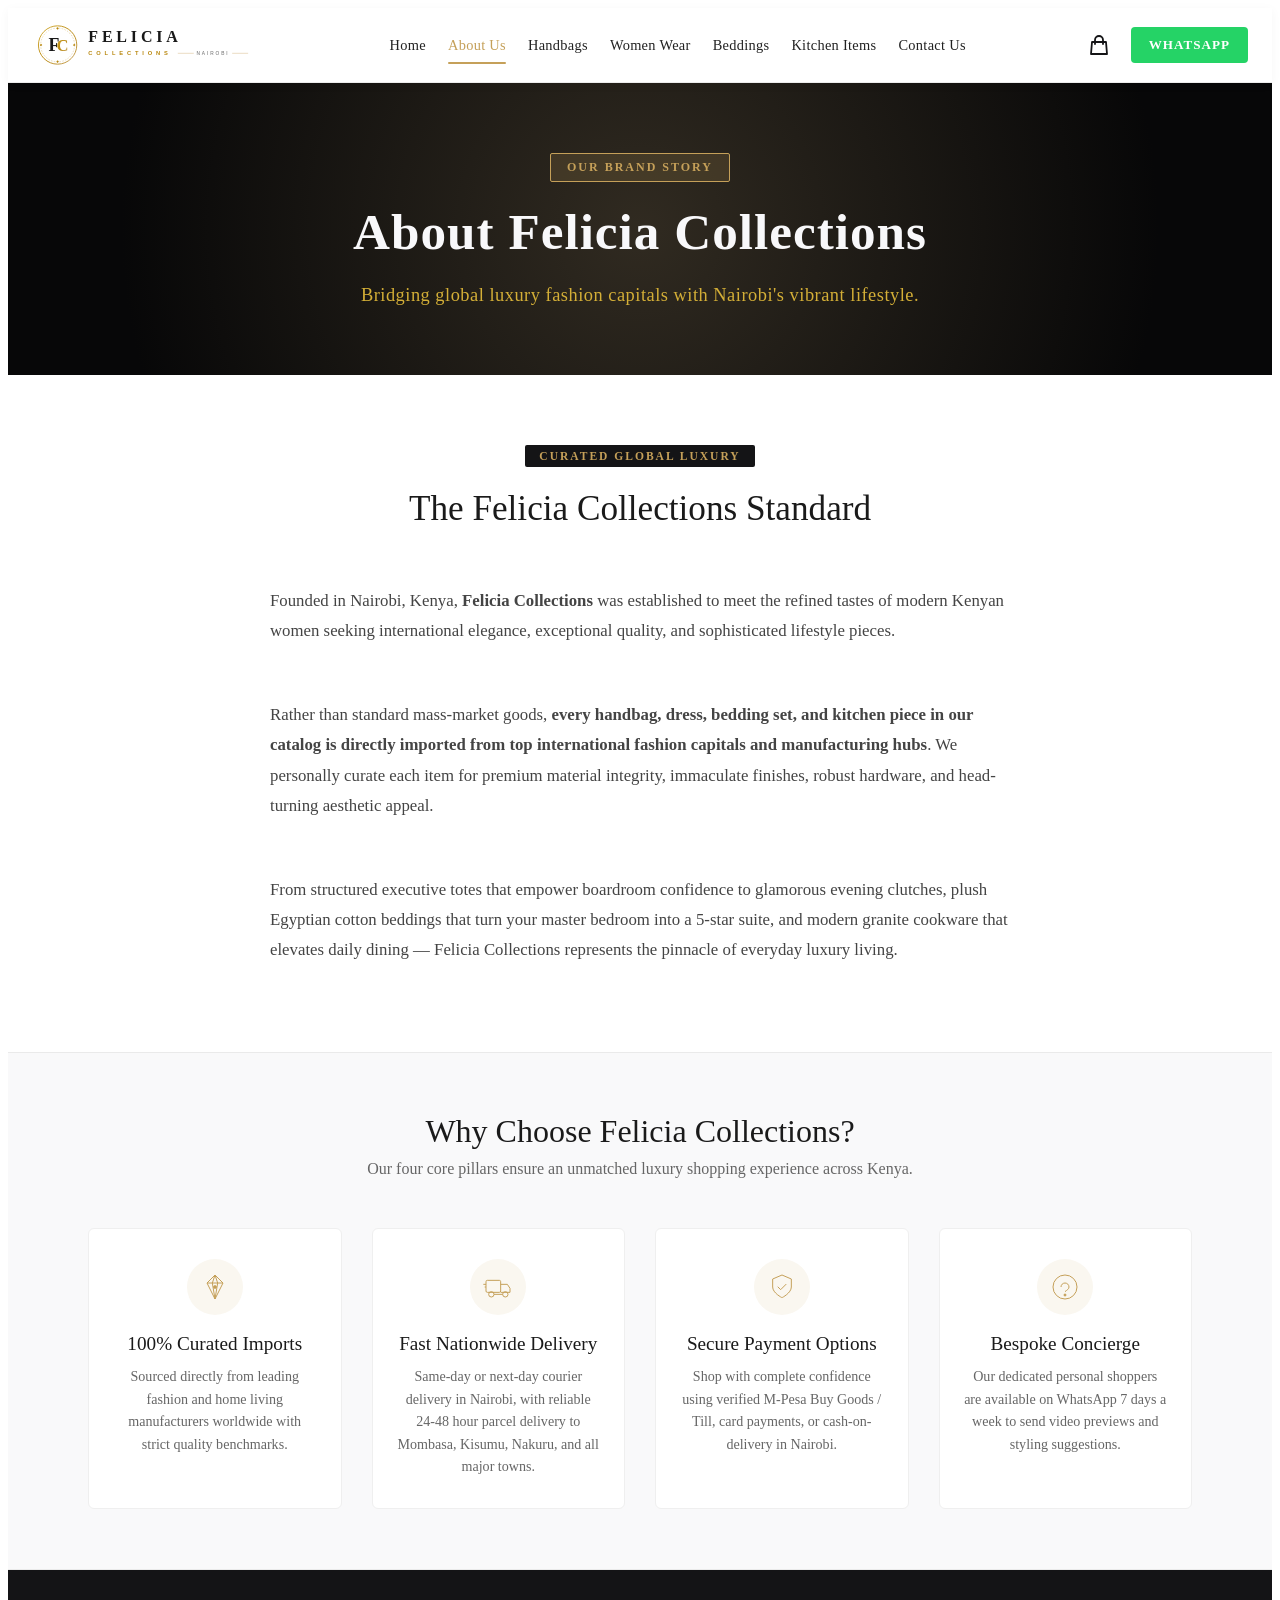
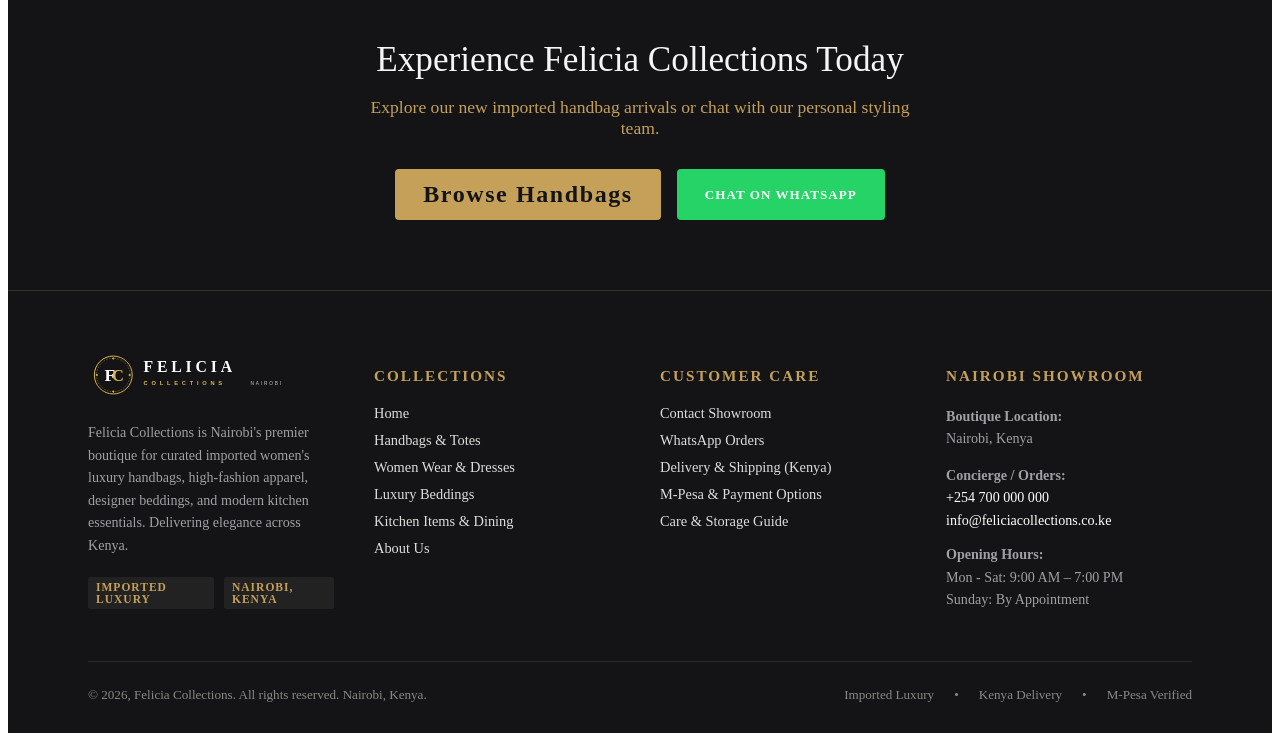
==== about-us.html @ e9b94bb6 "Initial commit: Felicia Collections website" ====
<!doctype html>
<html class="js" lang="en">
  <head>
    <meta charset="utf-8">
    <meta http-equiv="X-UA-Compatible" content="IE=edge">
    <meta name="viewport" content="width=device-width,initial-scale=1">
    <meta name="theme-color" content="#1a1a1a">
    <link rel="canonical" href="https://feliciacollections.co.ke/about-us.html">
    <link rel="icon" type="image/svg+xml" href="images/felicia-favicon.svg">

    <title>About Us | Felicia Collections Nairobi</title>
    <meta name="description" content="Learn about Felicia Collections: Nairobi's premier boutique for curated imported women's luxury handbags, high-fashion apparel, luxury beddings, and kitchen essentials.">
    <meta name="keywords" content="Felicia Collections, women handbags Nairobi, luxury bags Kenya, women fashion accessories Nairobi, leather tote bags Kenya, designer handbags Nairobi, women clothing and bags, luxury beddings Nairobi, kitchen items Kenya">

    <meta property="og:site_name" content="Felicia Collections">
    <meta property="og:url" content="https://feliciacollections.co.ke/about-us.html">
    <meta property="og:title" content="About Us | Felicia Collections Nairobi">
    <meta property="og:type" content="website">
    <meta property="og:description" content="Learn about Felicia Collections: Nairobi's premier boutique for curated imported women's luxury handbags, high-fashion apparel, luxury beddings, and kitchen essentials.">
    <meta property="og:image" content="images/d9ea7b0f924a6059c04134fa5bf24ef8.jpg">

    <meta name="twitter:card" content="summary_large_image">
    <meta name="twitter:title" content="About Us | Felicia Collections Nairobi">
    <meta name="twitter:description" content="Learn about Felicia Collections: Nairobi's premier boutique for curated imported women's luxury handbags, high-fashion apparel, luxury beddings, and kitchen essentials.">
    <meta name="twitter:image" content="images/d9ea7b0f924a6059c04134fa5bf24ef8.jpg">

    <!-- CSS Assets -->
    <link href="css/base.css" rel="stylesheet" type="text/css" media="all">
    <link href="css/component-list-menu.css" rel="stylesheet" type="text/css" media="all">
    <link href="css/component-search.css" rel="stylesheet" type="text/css" media="all">
    <link href="css/component-menu-drawer.css" rel="stylesheet" type="text/css" media="all">
    <link href="css/component-price.css" rel="stylesheet" type="text/css" media="all">
    <link href="css/component-card.css" rel="stylesheet" type="text/css" media="all">
    <link href="css/section-footer.css" rel="stylesheet" type="text/css" media="all">
    <link href="css/component-list-social.css" rel="stylesheet" type="text/css" media="all">

    <style>
      :root {
        --color-gold: #C5A059;
        --color-gold-dark: #A7823B;
        --color-dark: #1A1A1A;
        --color-bg-light: #FBFBFA;
      }
      .felicia-badge {
        display: inline-block;
        padding: 4px 10px;
        background: #1A1A1A;
        color: #C5A059;
        font-size: 0.75rem;
        font-weight: 600;
        letter-spacing: 1.5px;
        text-transform: uppercase;
        border-radius: 2px;
      }
      .felicia-btn-whatsapp {
        display: inline-flex;
        align-items: center;
        justify-content: center;
        gap: 8px;
        background: #25D366;
        color: #FFFFFF !important;
        padding: 10px 18px;
        font-weight: 600;
        font-size: 0.85rem;
        letter-spacing: 1px;
        text-transform: uppercase;
        text-decoration: none;
        border-radius: 4px;
        transition: background 0.2s ease, transform 0.2s ease;
        border: none;
        cursor: pointer;
      }
      .felicia-btn-whatsapp:hover {
        background: #1EBE5D;
        transform: translateY(-1px);
        color: #FFFFFF !important;
      }
      .felicia-filter-btn {
        padding: 8px 18px;
        border: 1px solid #E5E5E5;
        background: #FFFFFF;
        color: #1A1A1A;
        font-size: 0.85rem;
        font-weight: 500;
        letter-spacing: 1px;
        cursor: pointer;
        border-radius: 20px;
        transition: all 0.2s ease;
      }
      .felicia-filter-btn.active, .felicia-filter-btn:hover {
        background: #1A1A1A;
        color: #C5A059;
        border-color: #1A1A1A;
      }
      .felicia-product-card {
        background: #FFFFFF;
        border: 1px solid #EFEFEF;
        border-radius: 4px;
        overflow: hidden;
        display: flex;
        flex-direction: column;
        transition: box-shadow 0.3s ease, transform 0.3s ease;
      }
      .felicia-product-card:hover {
        box-shadow: 0 12px 28px rgba(0,0,0,0.08);
        transform: translateY(-3px);
      }
      .felicia-card-img-wrapper {
        position: relative;
        padding-top: 100%;
        overflow: hidden;
        background: #F8F8F8;
      }
      .felicia-card-img-wrapper img {
        position: absolute;
        top: 0;
        left: 0;
        width: 100%;
        height: 100%;
        object-fit: cover;
        transition: transform 0.4s ease;
      }
      .felicia-product-card:hover .felicia-card-img-wrapper img {
        transform: scale(1.04);
      }
      .felicia-card-body {
        padding: 18px 16px;
        display: flex;
        flex-direction: column;
        flex-grow: 1;
      }
      .felicia-card-category {
        font-size: 0.75rem;
        color: #C5A059;
        text-transform: uppercase;
        letter-spacing: 1.5px;
        font-weight: 600;
        margin-bottom: 6px;
      }
      .felicia-card-title {
        font-family: 'Playfair Display', Georgia, serif;
        font-size: 1.05rem;
        font-weight: 600;
        color: #1A1A1A;
        margin: 0 0 8px 0;
        line-height: 1.35;
      }
      .felicia-card-desc {
        font-size: 0.82rem;
        color: #666;
        line-height: 1.5;
        margin-bottom: 12px;
        flex-grow: 1;
      }
      .felicia-card-price {
        font-size: 1.15rem;
        font-weight: 700;
        color: #1A1A1A;
        letter-spacing: 0.5px;
        margin-bottom: 14px;
      }
      .felicia-page-hero {
        background: #141416;
        color: #FFFFFF;
        padding: 60px 20px;
        text-align: center;
        position: relative;
        overflow: hidden;
      }
      .felicia-page-hero::before {
        content: '';
        position: absolute;
        top: 0; left: 0; right: 0; bottom: 0;
        background: radial-gradient(circle at center, rgba(197, 160, 89, 0.15) 0%, rgba(0,0,0,0.6) 80%);
        pointer-events: none;
      }
      .felicia-page-hero-inner {
        position: relative;
        max-width: 800px;
        margin: 0 auto;
        z-index: 1;
      }
      .felicia-page-hero h1 {
        font-family: 'Playfair Display', Georgia, serif;
        font-size: clamp(2rem, 4vw, 3rem);
        font-weight: 700;
        letter-spacing: 2px;
        margin: 0 0 14px 0;
        color: #F8F8FA;
      }
      .felicia-page-hero p {
        font-size: clamp(0.95rem, 2vw, 1.15rem);
        color: #C5A059;
        letter-spacing: 1px;
        margin: 0;
        line-height: 1.6;
      }
    </style>
  
<style id="felicia-master-ui-styles">
  :root {
    --felicia-gold: #C5A059;
    --felicia-gold-light: #D4AF37;
    --felicia-gold-dark: #A7823B;
    --felicia-dark: #141416;
    --felicia-dark-card: #1A1A1E;
    --felicia-cream: #FAF9F6;
  }

  *, *::before, *::after { box-sizing: border-box; }

  /* ===================================================
     1. SITE HEADER (Fixed height, no clipping, no wrapping)
     =================================================== */
  .felicia-site-header {
    position: sticky;
    top: 0;
    z-index: 1000;
    background: #FFFFFF;
    border-bottom: 1px solid #ECECEC;
    box-shadow: 0 2px 10px rgba(0, 0, 0, 0.04);
    width: 100%;
  }
  .felicia-header-inner {
    display: flex;
    align-items: center;
    justify-content: space-between;
    height: 74px;
    padding: 0 1.5rem;
    max-width: 1360px;
    margin: 0 auto;
  }
  .felicia-header-brand-wrap {
    display: flex;
    align-items: center;
    gap: 14px;
    flex-shrink: 0;
  }
  .felicia-mobile-hamburger {
    display: none;
    background: none;
    border: none;
    color: #141416;
    cursor: pointer;
    padding: 6px;
    border-radius: 4px;
  }
  .felicia-mobile-hamburger:hover {
    background: #F4F4F4;
  }
  .header__heading-logo {
    max-height: 46px;
    width: auto;
    object-fit: contain;
    display: block;
  }

  /* Desktop Nav */
  .felicia-desktop-nav {
    display: flex;
    align-items: center;
    justify-content: center;
    flex-grow: 1;
    margin: 0 1.5rem;
  }
  .felicia-desktop-menu {
    display: flex;
    align-items: center;
    gap: 22px;
    list-style: none;
    margin: 0;
    padding: 0;
    white-space: nowrap !important;
    flex-wrap: nowrap !important;
  }
  .felicia-nav-item {
    text-decoration: none;
    font-size: 0.9rem;
    font-weight: 500;
    color: #222222;
    letter-spacing: 0.3px;
    padding: 8px 0;
    position: relative;
    transition: color 0.2s ease;
    white-space: nowrap;
    display: inline-block;
  }
  .felicia-nav-item:hover, .felicia-nav-item.active {
    color: var(--felicia-gold);
  }
  .felicia-nav-item.active::after {
    content: '';
    position: absolute;
    bottom: -2px;
    left: 0;
    right: 0;
    height: 2px;
    background: var(--felicia-gold);
    border-radius: 2px;
  }

  /* Header Actions */
  .felicia-header-actions {
    display: flex;
    align-items: center;
    gap: 14px;
    flex-shrink: 0;
  }

  /* Responsive Breakpoint for Mobile Nav (<= 1080px) */
  @media screen and (max-width: 1080px) {
    .felicia-mobile-hamburger {
      display: flex;
      align-items: center;
      justify-content: center;
    }
    .felicia-desktop-nav {
      display: none !important;
    }
    .felicia-header-inner {
      height: 64px;
      padding: 0 1rem;
    }
    .header__heading-logo {
      max-height: 38px;
    }
  }

  /* Mobile Drawer */
  .felicia-mobile-drawer-panel {
    position: absolute;
    top: 0;
    left: -320px;
    width: 100%;
    max-width: 320px;
    height: 100%;
    background: #FFFFFF;
    box-shadow: 4px 0 25px rgba(0,0,0,0.15);
    display: flex;
    flex-direction: column;
    transition: left 0.3s cubic-bezier(0.16, 1, 0.3, 1);
    z-index: 10001;
  }
  .felicia-drawer-overlay.active .felicia-mobile-drawer-panel {
    left: 0;
  }
  .felicia-mobile-nav-link {
    text-decoration: none;
    font-size: 1.05rem;
    font-weight: 500;
    color: #141416;
    padding: 8px 0;
    display: block;
    transition: color 0.2s ease;
  }
  .felicia-mobile-nav-link.active, .felicia-mobile-nav-link:hover {
    color: var(--felicia-gold);
    font-weight: 600;
  }

  /* ===================================================
     2. HERO SECTIONS & TAGS (NEVER OVERLAP TITLE!)
     =================================================== */
  .felicia-page-hero {
    background: #141416;
    color: #FFFFFF;
    padding: 70px 20px 65px 20px;
    text-align: center;
    position: relative;
    overflow: hidden;
  }
  .felicia-page-hero::before {
    content: '';
    position: absolute;
    top: 0; left: 0; right: 0; bottom: 0;
    background: radial-gradient(circle at center, rgba(197, 160, 89, 0.16) 0%, rgba(0,0,0,0.65) 80%);
    pointer-events: none;
  }
  .felicia-page-hero-inner {
    position: relative;
    max-width: 820px;
    margin: 0 auto;
    z-index: 1;
    display: flex;
    flex-direction: column;
    align-items: center;
    justify-content: center;
  }

  /* Static, standalone hero pill tag (NEVER ABSOLUTE!) */
  .felicia-hero-tag {
    display: inline-block !important;
    position: static !important;
    padding: 6px 16px;
    background: rgba(197, 160, 89, 0.16);
    border: 1px solid var(--felicia-gold);
    color: var(--felicia-gold);
    font-size: 0.75rem;
    font-weight: 600;
    letter-spacing: 2px;
    text-transform: uppercase;
    border-radius: 2px;
    margin: 0 auto 18px auto;
    width: fit-content;
  }

  .felicia-page-hero h1 {
    font-family: 'Playfair Display', Georgia, serif;
    font-size: clamp(2.1rem, 4vw, 3.2rem);
    font-weight: 700;
    letter-spacing: 1px;
    margin: 0 0 16px 0;
    color: #F8F8FA;
    line-height: 1.25;
    position: static !important;
  }

  .felicia-page-hero p {
    font-size: clamp(0.95rem, 1.8vw, 1.15rem);
    color: #D4AF37;
    letter-spacing: 0.5px;
    margin: 0 auto;
    line-height: 1.65;
    max-width: 650px;
    position: static !important;
  }

  /* Standalone section tag */
  .felicia-section-tag {
    display: inline-block !important;
    position: static !important;
    padding: 5px 14px;
    background: #141416;
    color: var(--felicia-gold);
    font-size: 0.72rem;
    font-weight: 600;
    letter-spacing: 2px;
    text-transform: uppercase;
    border-radius: 2px;
    margin: 0 auto 12px auto;
    width: fit-content;
  }

  /* Product Card Image Badge (ONLY on card images) */
  .felicia-card-badge {
    position: absolute;
    top: 12px;
    left: 12px;
    z-index: 2;
    padding: 5px 12px;
    background: rgba(20, 20, 22, 0.92);
    color: var(--felicia-gold);
    font-size: 0.72rem;
    font-weight: 600;
    letter-spacing: 1.5px;
    text-transform: uppercase;
    border-radius: 2px;
    backdrop-filter: blur(4px);
    box-shadow: 0 2px 8px rgba(0,0,0,0.25);
  }

  /* ===================================================
     3. PRODUCT CARDS & GRID
     =================================================== */
  .felicia-grid {
    display: grid;
    grid-template-columns: repeat(3, 1fr);
    gap: 28px;
    width: 100%;
    box-sizing: border-box;
    margin: 0;
    padding: 0;
  }
  @media screen and (max-width: 989px) {
    .felicia-grid {
      grid-template-columns: repeat(2, 1fr);
      gap: 20px;
    }
  }
  @media screen and (max-width: 600px) {
    .felicia-grid {
      grid-template-columns: 1fr;
      gap: 18px;
    }
  }

  .felicia-product-card {
    position: relative;
    background: #FFFFFF;
    border: 1px solid #EAEAEA;
    border-radius: 6px;
    overflow: hidden !important;
    display: flex;
    flex-direction: column;
    box-sizing: border-box;
    width: 100%;
    transition: transform 0.3s ease, box-shadow 0.3s ease;
  }
  .felicia-product-card:hover {
    transform: translateY(-4px);
    box-shadow: 0 14px 30px rgba(0, 0, 0, 0.08);
  }

  .felicia-card-img-wrapper {
    position: relative;
    width: 100%;
    height: 300px;
    overflow: hidden !important;
    background: #141416;
    display: block;
    cursor: pointer;
  }
  .felicia-card-img-wrapper img {
    position: absolute;
    top: 0;
    left: 0;
    width: 100% !important;
    height: 100% !important;
    max-width: 100% !important;
    object-fit: cover !important;
    display: block;
    transition: transform 0.5s ease;
    border: 0;
  }
  .felicia-product-card:hover .felicia-card-img-wrapper img {
    transform: scale(1.05);
  }

  .felicia-card-body {
    padding: 22px 20px;
    display: flex;
    flex-direction: column;
    flex-grow: 1;
    background: #FFFFFF;
    box-sizing: border-box;
  }
  .felicia-card-category {
    font-size: 0.72rem;
    color: var(--felicia-gold);
    text-transform: uppercase;
    letter-spacing: 2px;
    font-weight: 600;
    margin-bottom: 8px;
  }
  .felicia-product-title-link {
    font-family: 'Playfair Display', Georgia, serif;
    font-size: 1.15rem;
    font-weight: 600;
    color: #1A1A1A;
    text-decoration: underline;
    text-underline-offset: 3px;
    text-decoration-color: #0b66c2;
    line-height: 1.35;
    margin: 0 0 10px 0;
    display: inline-block;
    transition: color 0.2s ease, text-decoration-color 0.2s ease;
    cursor: pointer;
  }
  .felicia-product-title-link:hover {
    color: #0b66c2;
    text-decoration-color: #0b66c2;
  }
  .felicia-card-price {
    font-size: 1.15rem;
    font-weight: 700;
    color: #1A1A1A;
    margin-bottom: 14px;
    letter-spacing: 0.5px;
  }
  .felicia-btn-add-to-cart {
    display: flex;
    align-items: center;
    justify-content: center;
    width: 100%;
    background: #1E5631;
    color: #FFFFFF !important;
    padding: 12px 16px;
    font-weight: 700;
    font-size: 0.88rem;
    letter-spacing: 1px;
    text-transform: uppercase;
    border: none;
    border-radius: 4px;
    cursor: pointer;
    transition: background 0.2s ease, transform 0.15s ease, box-shadow 0.2s ease;
    text-decoration: underline;
    text-underline-offset: 3px;
    margin-top: auto;
  }
  .felicia-btn-add-to-cart:hover {
    background: #144023;
    transform: translateY(-1px);
    box-shadow: 0 4px 12px rgba(30, 86, 49, 0.35);
  }
  .felicia-btn-add-to-cart:active {
    transform: translateY(0);
  }

  /* WhatsApp & Action buttons */
  .felicia-btn-whatsapp {
    display: inline-flex;
    align-items: center;
    justify-content: center;
    gap: 8px;
    background: #25D366;
    color: #FFFFFF !important;
    padding: 10px 18px;
    font-weight: 600;
    font-size: 0.82rem;
    letter-spacing: 1px;
    text-transform: uppercase;
    text-decoration: none;
    border-radius: 4px;
    transition: background 0.25s ease, transform 0.2s ease;
    border: none;
    cursor: pointer;
    white-space: nowrap;
  }
  .felicia-btn-whatsapp:hover {
    background: #1EBE5D;
    transform: translateY(-1px);
  }

  .felicia-btn-primary {
    display: inline-block;
    background: var(--felicia-gold);
    color: #141416 !important;
    padding: 13px 28px;
    font-size: 0.85rem;
    font-weight: 600;
    letter-spacing: 1.5px;
    text-transform: uppercase;
    text-decoration: none;
    border-radius: 4px;
    transition: all 0.25s ease;
  }
  .felicia-btn-primary:hover {
    background: var(--felicia-gold-light);
    transform: translateY(-2px);
    box-shadow: 0 8px 20px rgba(197, 160, 89, 0.35);
  }

  .felicia-card-btn {
    display: block;
    text-align: center;
    padding: 11px 16px;
    font-size: 0.82rem;
    font-weight: 600;
    text-transform: uppercase;
    letter-spacing: 1.2px;
    border: 1px solid #1A1A1A;
    color: #1A1A1A;
    text-decoration: none;
    border-radius: 4px;
    transition: all 0.25s ease;
    margin-top: auto;
  }
  .felicia-card-btn:hover {
    background: #1A1A1A;
    color: var(--felicia-gold);
    border-color: #1A1A1A;
  }

  /* Cart Trigger & Counter */
  .felicia-cart-trigger {
    position: relative;
    background: none;
    border: none;
    cursor: pointer;
    display: flex;
    align-items: center;
    color: #141416;
    padding: 6px;
  }
  .felicia-cart-counter {
    position: absolute;
    top: -4px;
    right: -6px;
    background: var(--felicia-gold);
    color: #141416;
    font-size: 0.72rem;
    font-weight: 700;
    min-width: 19px;
    height: 19px;
    border-radius: 50%;
    display: flex;
    align-items: center;
    justify-content: center;
    padding: 0 4px;
    box-shadow: 0 2px 6px rgba(0,0,0,0.25);
  }
</style>
</head>
  <body class="gradient">
<header class="felicia-site-header">
      <div class="felicia-header-inner">
        
        <!-- Left: Mobile Hamburger & Brand Logo -->
        <div class="felicia-header-brand-wrap">
          <button type="button" class="felicia-mobile-hamburger" onclick="toggleMobileDrawer(true)" aria-label="Open Navigation">
            <svg xmlns="http://www.w3.org/2000/svg" width="24" height="24" fill="none" viewBox="0 0 24 24" stroke="currentColor" stroke-width="2">
              <path stroke-linecap="round" stroke-linejoin="round" d="M4 6h16M4 12h16M4 18h16" />
            </svg>
          </button>

          <a href="index.html" style="display: flex; align-items: center; text-decoration: none;">
            <img src="images/felicia-collections-logo.svg" alt="Felicia Collections" width="220" height="44" class="header__heading-logo">
          </a>
        </div>

        <!-- Center: Desktop Navigation (Single Line, No Wrap) -->
        <nav class="felicia-desktop-nav" aria-label="Main Navigation">
          <ul class="felicia-desktop-menu">
            <li><a href="index.html" class="felicia-nav-item">Home</a></li>
        <li><a href="about-us.html" class="felicia-nav-item active">About Us</a></li>
        <li><a href="handbags.html" class="felicia-nav-item">Handbags</a></li>
        <li><a href="women-wear.html" class="felicia-nav-item">Women Wear</a></li>
        <li><a href="beddings.html" class="felicia-nav-item">Beddings</a></li>
        <li><a href="kitchen-items.html" class="felicia-nav-item">Kitchen Items</a></li>
        <li><a href="contact-us.html" class="felicia-nav-item">Contact Us</a></li>
          </ul>
        </nav>

        <!-- Right: Actions (Cart & WhatsApp) -->
        <div class="felicia-header-actions">
          <button type="button" class="felicia-cart-trigger" onclick="toggleCartDrawer(true)" aria-label="View Shopping Bag" title="Shopping Bag">
            <svg xmlns="http://www.w3.org/2000/svg" fill="none" viewBox="0 0 24 24" stroke="currentColor" stroke-width="1.8" width="24" height="24">
              <path stroke-linecap="round" stroke-linejoin="round" d="M16 11V7a4 4 0 00-8 0v4M5 9h14l1 12H4L5 9z" />
            </svg>
            <span class="felicia-cart-counter">0</span>
          </button>
          
          <a href="https://wa.me/254700000000?text=Hello%20Felicia%20Collections,%20I%20would%20like%20to%20inquire%20about%20your%20luxury%20products" class="felicia-btn-whatsapp" target="_blank" rel="noopener">
            WhatsApp
          </a>
        </div>

      </div>
    </header>

    <!-- Mobile Navigation Drawer -->
    <div id="felicia-mobile-drawer" class="felicia-drawer-overlay" onclick="handleMobileDrawerClick(event)">
      <div class="felicia-mobile-drawer-panel">
        <div style="display: flex; align-items: center; justify-content: space-between; padding: 18px 20px; border-bottom: 1px solid #EEE;">
          <img src="images/felicia-collections-logo.svg" alt="Felicia Collections" width="180" height="38">
          <button type="button" onclick="toggleMobileDrawer(false)" style="background: none; border: none; font-size: 1.8rem; cursor: pointer; color: #141416; line-height: 1;">&times;</button>
        </div>
        <ul style="list-style: none; padding: 20px; margin: 0; display: flex; flex-direction: column; gap: 12px;">
          <li><a href="index.html" class="felicia-mobile-nav-link">Home</a></li>
      <li><a href="about-us.html" class="felicia-mobile-nav-link active">About Us</a></li>
      <li><a href="handbags.html" class="felicia-mobile-nav-link">Handbags</a></li>
      <li><a href="women-wear.html" class="felicia-mobile-nav-link">Women Wear</a></li>
      <li><a href="beddings.html" class="felicia-mobile-nav-link">Beddings</a></li>
      <li><a href="kitchen-items.html" class="felicia-mobile-nav-link">Kitchen Items</a></li>
      <li><a href="contact-us.html" class="felicia-mobile-nav-link">Contact Us</a></li>
        </ul>
        <div style="padding: 20px; border-top: 1px solid #EEE; margin-top: auto;">
          <a href="https://wa.me/254700000000" class="felicia-btn-whatsapp" style="width: 100%; text-align: center;">WhatsApp Concierge</a>
        </div>
      </div>
    </div>
<main id="MainContent" class="content-for-layout focus-none" role="main" tabindex="-1">
      
      <section class="felicia-page-hero">
        <div class="felicia-page-hero-inner">
          <span class="felicia-hero-tag">Our Brand Story</span>
          <h1>About Felicia Collections</h1>
          <p>Bridging global luxury fashion capitals with Nairobi's vibrant lifestyle.</p>
        </div>
      </section>

      <!-- Story Narrative -->
      <section style="padding: 70px 0; background: #FFFFFF;">
        <div class="page-width" style="max-width: 900px; margin: 0 auto;">
          <div style="text-align: center; margin-bottom: 40px;">
            <span class="felicia-section-tag">Curated Global Luxury</span>
            <h2 style="font-family: 'Playfair Display', Georgia, serif; font-size: 2.2rem; color: #1A1A1A; margin: 10px 0;">The Felicia Collections Standard</h2>
            <div style="width: 60px; height: 2px; background: #C5A059; margin: 16px auto;"></div>
          </div>
          
          <div style="font-size: 1.05rem; line-height: 1.8; color: #444; display: flex; flex-direction: column; gap: 20px;">
            <p>
              Founded in Nairobi, Kenya, <strong>Felicia Collections</strong> was established to meet the refined tastes of modern Kenyan women seeking international elegance, exceptional quality, and sophisticated lifestyle pieces.
            </p>
            <p>
              Rather than standard mass-market goods, <strong>every handbag, dress, bedding set, and kitchen piece in our catalog is directly imported from top international fashion capitals and manufacturing hubs</strong>. We personally curate each item for premium material integrity, immaculate finishes, robust hardware, and head-turning aesthetic appeal.
            </p>
            <p>
              From structured executive totes that empower boardroom confidence to glamorous evening clutches, plush Egyptian cotton beddings that turn your master bedroom into a 5-star suite, and modern granite cookware that elevates daily dining — Felicia Collections represents the pinnacle of everyday luxury living.
            </p>
          </div>
        </div>
      </section>

      <!-- 4 Pillars of Excellence -->
      <section style="padding: 60px 0; background: #F9F9FA; border-top: 1px solid #EAEAEA; border-bottom: 1px solid #EAEAEA;">
        <div class="page-width">
          <div style="text-align: center; margin-bottom: 50px;">
            <h2 style="font-family: 'Playfair Display', Georgia, serif; font-size: 2rem; color: #1A1A1A; margin: 0 0 10px 0;">Why Choose Felicia Collections?</h2>
            <p style="color: #666; max-width: 600px; margin: 0 auto;">Our four core pillars ensure an unmatched luxury shopping experience across Kenya.</p>
          </div>

          <div style="display: grid; grid-template-columns: repeat(auto-fit, minmax(240px, 1fr)); gap: 30px;">
            
            <div style="background: #FFFFFF; padding: 30px 24px; border-radius: 6px; border: 1px solid #EFEFEF; text-align: center;">
              <div style="width: 56px; height: 56px; margin: 0 auto 18px auto; display: flex; align-items: center; justify-content: center; background: #FAF7F0; border-radius: 50%;">
                <img src="images/icon-luxury.svg" alt="Curated Imports" width="32" height="32">
              </div>
              <h3 style="font-family: 'Playfair Display', Georgia, serif; font-size: 1.2rem; margin: 0 0 10px 0; color: #1A1A1A;">100% Curated Imports</h3>
              <p style="font-size: 0.88rem; color: #666; line-height: 1.6; margin: 0;">Sourced directly from leading fashion and home living manufacturers worldwide with strict quality benchmarks.</p>
            </div>

            <div style="background: #FFFFFF; padding: 30px 24px; border-radius: 6px; border: 1px solid #EFEFEF; text-align: center;">
              <div style="width: 56px; height: 56px; margin: 0 auto 18px auto; display: flex; align-items: center; justify-content: center; background: #FAF7F0; border-radius: 50%;">
                <img src="images/icon-shipping.svg" alt="Fast Kenya Delivery" width="32" height="32">
              </div>
              <h3 style="font-family: 'Playfair Display', Georgia, serif; font-size: 1.2rem; margin: 0 0 10px 0; color: #1A1A1A;">Fast Nationwide Delivery</h3>
              <p style="font-size: 0.88rem; color: #666; line-height: 1.6; margin: 0;">Same-day or next-day courier delivery in Nairobi, with reliable 24-48 hour parcel delivery to Mombasa, Kisumu, Nakuru, and all major towns.</p>
            </div>

            <div style="background: #FFFFFF; padding: 30px 24px; border-radius: 6px; border: 1px solid #EFEFEF; text-align: center;">
              <div style="width: 56px; height: 56px; margin: 0 auto 18px auto; display: flex; align-items: center; justify-content: center; background: #FAF7F0; border-radius: 50%;">
                <img src="images/icon-secure.svg" alt="Secure M-Pesa" width="32" height="32">
              </div>
              <h3 style="font-family: 'Playfair Display', Georgia, serif; font-size: 1.2rem; margin: 0 0 10px 0; color: #1A1A1A;">Secure Payment Options</h3>
              <p style="font-size: 0.88rem; color: #666; line-height: 1.6; margin: 0;">Shop with complete confidence using verified M-Pesa Buy Goods / Till, card payments, or cash-on-delivery in Nairobi.</p>
            </div>

            <div style="background: #FFFFFF; padding: 30px 24px; border-radius: 6px; border: 1px solid #EFEFEF; text-align: center;">
              <div style="width: 56px; height: 56px; margin: 0 auto 18px auto; display: flex; align-items: center; justify-content: center; background: #FAF7F0; border-radius: 50%;">
                <img src="images/icon-support.svg" alt="Bespoke Concierge" width="32" height="32">
              </div>
              <h3 style="font-family: 'Playfair Display', Georgia, serif; font-size: 1.2rem; margin: 0 0 10px 0; color: #1A1A1A;">Bespoke Concierge</h3>
              <p style="font-size: 0.88rem; color: #666; line-height: 1.6; margin: 0;">Our dedicated personal shoppers are available on WhatsApp 7 days a week to send video previews and styling suggestions.</p>
            </div>

          </div>
        </div>
      </section>

      <!-- CTA Section -->
      <section style="padding: 70px 0; background: #141416; color: #FFFFFF; text-align: center;">
        <div class="page-width" style="max-width: 700px; margin: 0 auto;">
          <h2 style="font-family: 'Playfair Display', Georgia, serif; font-size: 2.2rem; margin: 0 0 16px 0; color: #F5F5F7;">Experience Felicia Collections Today</h2>
          <p style="color: #C5A059; font-size: 1.1rem; margin-bottom: 30px;">Explore our new imported handbag arrivals or chat with our personal styling team.</p>
          <div style="display: flex; justify-content: center; gap: 16px; flex-wrap: wrap;">
            <a href="handbags.html" class="button button--primary" style="background: #C5A059; color: #141416; font-weight: 600; text-decoration: none; padding: 12px 28px; border-radius: 4px;">Browse Handbags</a>
            <a href="https://wa.me/254700000000" class="felicia-btn-whatsapp" style="padding: 12px 28px;">Chat on WhatsApp</a>
          </div>
        </div>
      </section>

    </main>
  
    <!-- Luxury Brand Footer -->
    
    <footer class="footer color-scheme-4 gradient" style="background: #141416; color: #FFFFFF; padding-top: 60px; padding-bottom: 30px; border-top: 1px solid rgba(197, 160, 89, 0.2);">
      <div class="page-width">
        <div style="display: grid; grid-template-columns: repeat(auto-fit, minmax(220px, 1fr)); gap: 40px; margin-bottom: 50px;">
          
          <!-- Column 1: Brand Info -->
          <div>
            <div style="margin-bottom: 18px;">
              <img src="images/felicia-collections-logo-white.svg" alt="Felicia Collections" width="240" height="48" class="footer-logo">
            </div>
            <p style="color: #A0A0A5; font-size: 0.88rem; line-height: 1.6; margin-bottom: 20px;">
              Felicia Collections is Nairobi's premier boutique for curated imported women's luxury handbags, high-fashion apparel, designer beddings, and modern kitchen essentials. Delivering elegance across Kenya.
            </p>
            <div style="display: flex; gap: 10px;">
              <span style="display: inline-block; padding: 4px 8px; background: #222; color: #C5A059; font-size: 0.72rem; font-weight: 600; letter-spacing: 1px; text-transform: uppercase; border-radius: 2px;">Imported Luxury</span>
              <span style="display: inline-block; padding: 4px 8px; background: #222; color: #C5A059; font-size: 0.72rem; font-weight: 600; letter-spacing: 1px; text-transform: uppercase; border-radius: 2px;">Nairobi, Kenya</span>
            </div>
          </div>

          <!-- Column 2: Department Links -->
          <div>
            <h3 style="color: #C5A059; font-size: 0.95rem; letter-spacing: 2px; text-transform: uppercase; margin-bottom: 20px; font-weight: 600;">COLLECTIONS</h3>
            <ul style="list-style: none; padding: 0; margin: 0; display: flex; flex-direction: column; gap: 10px; font-size: 0.9rem;">
              <li><a href="index.html" style="color: #DDD; text-decoration: none;">Home</a></li>
              <li><a href="handbags.html" style="color: #DDD; text-decoration: none;">Handbags &amp; Totes</a></li>
              <li><a href="women-wear.html" style="color: #DDD; text-decoration: none;">Women Wear &amp; Dresses</a></li>
              <li><a href="beddings.html" style="color: #DDD; text-decoration: none;">Luxury Beddings</a></li>
              <li><a href="kitchen-items.html" style="color: #DDD; text-decoration: none;">Kitchen Items &amp; Dining</a></li>
              <li><a href="about-us.html" style="color: #DDD; text-decoration: none;">About Us</a></li>
            </ul>
          </div>

          <!-- Column 3: Customer Care -->
          <div>
            <h3 style="color: #C5A059; font-size: 0.95rem; letter-spacing: 2px; text-transform: uppercase; margin-bottom: 20px; font-weight: 600;">CUSTOMER CARE</h3>
            <ul style="list-style: none; padding: 0; margin: 0; display: flex; flex-direction: column; gap: 10px; font-size: 0.9rem;">
              <li><a href="contact-us.html" style="color: #DDD; text-decoration: none;">Contact Showroom</a></li>
              <li><a href="https://wa.me/254700000000" style="color: #DDD; text-decoration: none;">WhatsApp Orders</a></li>
              <li><a href="contact-us.html#faq" style="color: #DDD; text-decoration: none;">Delivery &amp; Shipping (Kenya)</a></li>
              <li><a href="contact-us.html#faq" style="color: #DDD; text-decoration: none;">M-Pesa &amp; Payment Options</a></li>
              <li><a href="contact-us.html#faq" style="color: #DDD; text-decoration: none;">Care &amp; Storage Guide</a></li>
            </ul>
          </div>

          <!-- Column 4: Nairobi Showroom -->
          <div>
            <h3 style="color: #C5A059; font-size: 0.95rem; letter-spacing: 2px; text-transform: uppercase; margin-bottom: 20px; font-weight: 600;">NAIROBI SHOWROOM</h3>
            <p style="color: #A0A0A5; font-size: 0.88rem; line-height: 1.6; margin-bottom: 12px;">
              <strong>Boutique Location:</strong><br>
              Nairobi, Kenya
            </p>
            <p style="color: #A0A0A5; font-size: 0.88rem; line-height: 1.6; margin-bottom: 12px;">
              <strong>Concierge / Orders:</strong><br>
              <a href="tel:+254700000000" style="color: #FFF; text-decoration: none;">+254 700 000 000</a><br>
              <a href="mailto:info@feliciacollections.co.ke" style="color: #FFF; text-decoration: none;">info@feliciacollections.co.ke</a>
            </p>
            <p style="color: #A0A0A5; font-size: 0.88rem; line-height: 1.6; margin: 0;">
              <strong>Opening Hours:</strong><br>
              Mon - Sat: 9:00 AM – 7:00 PM<br>
              Sunday: By Appointment
            </p>
          </div>

        </div>

        <div style="border-top: 1px solid rgba(255,255,255,0.1); padding-top: 25px; display: flex; flex-wrap: wrap; justify-content: space-between; align-items: center; gap: 15px; font-size: 0.82rem; color: #888;">
          <div>
            &copy; 2026, Felicia Collections. All rights reserved. Nairobi, Kenya.
          </div>
          <div style="display: flex; gap: 20px;">
            <span>Imported Luxury</span>
            <span>&bull;</span>
            <span>Kenya Delivery</span>
            <span>&bull;</span>
            <span>M-Pesa Verified</span>
          </div>
        </div>

      </div>
    </footer>
  <script src="js/felicia-cart.js" defer></script>
</body>
</html>
---- css/base.css ----
:root{--alpha-button-background: 1;--alpha-button-border: 1;--alpha-link: .85;--alpha-badge-border: .1;--focused-base-outline: .2rem solid rgba(var(--color-foreground), .5);--focused-base-outline-offset: .3rem;--focused-base-box-shadow: 0 0 0 .3rem rgb(var(--color-background)), 0 0 .5rem .4rem rgba(var(--color-foreground), .3)}.product-card-wrapper .card,.contains-card--product{--border-radius: var(--product-card-corner-radius);--border-width: var(--product-card-border-width);--border-opacity: var(--product-card-border-opacity);--shadow-horizontal-offset: var(--product-card-shadow-horizontal-offset);--shadow-vertical-offset: var(--product-card-shadow-vertical-offset);--shadow-blur-radius: var(--product-card-shadow-blur-radius);--shadow-opacity: var(--product-card-shadow-opacity);--shadow-visible: var(--product-card-shadow-visible);--image-padding: var(--product-card-image-padding);--text-alignment: var(--product-card-text-alignment)}.collection-card-wrapper .card,.contains-card--collection{--border-radius: var(--collection-card-corner-radius);--border-width: var(--collection-card-border-width);--border-opacity: var(--collection-card-border-opacity);--shadow-horizontal-offset: var(--collection-card-shadow-horizontal-offset);--shadow-vertical-offset: var(--collection-card-shadow-vertical-offset);--shadow-blur-radius: var(--collection-card-shadow-blur-radius);--shadow-opacity: var(--collection-card-shadow-opacity);--shadow-visible: var(--collection-card-shadow-visible);--image-padding: var(--collection-card-image-padding);--text-alignment: var(--collection-card-text-alignment)}.article-card-wrapper .card,.contains-card--article{--border-radius: var(--blog-card-corner-radius);--border-width: var(--blog-card-border-width);--border-opacity: var(--blog-card-border-opacity);--shadow-horizontal-offset: var(--blog-card-shadow-horizontal-offset);--shadow-vertical-offset: var(--blog-card-shadow-vertical-offset);--shadow-blur-radius: var(--blog-card-shadow-blur-radius);--shadow-opacity: var(--blog-card-shadow-opacity);--shadow-visible: var(--blog-card-shadow-visible);--image-padding: var(--blog-card-image-padding);--text-alignment: var(--blog-card-text-alignment)}.contains-content-container,.content-container{--border-radius: var(--text-boxes-radius);--border-width: var(--text-boxes-border-width);--border-opacity: var(--text-boxes-border-opacity);--shadow-horizontal-offset: var(--text-boxes-shadow-horizontal-offset);--shadow-vertical-offset: var(--text-boxes-shadow-vertical-offset);--shadow-blur-radius: var(--text-boxes-shadow-blur-radius);--shadow-opacity: var(--text-boxes-shadow-opacity);--shadow-visible: var(--text-boxes-shadow-visible)}.contains-media,.global-media-settings{--border-radius: var(--media-radius);--border-width: var(--media-border-width);--border-opacity: var(--media-border-opacity);--shadow-horizontal-offset: var(--media-shadow-horizontal-offset);--shadow-vertical-offset: var(--media-shadow-vertical-offset);--shadow-blur-radius: var(--media-shadow-blur-radius);--shadow-opacity: var(--media-shadow-opacity);--shadow-visible: var(--media-shadow-visible)}.page-width{max-width:var(--page-width);margin:0 auto;padding:0 1.5rem}body:has(.section-header .drawer-menu) .announcement-bar-section .page-width{max-width:100%}.page-width.drawer-menu{max-width:100%}.page-width-desktop{padding:0;margin:0 auto}.utility-bar__grid.page-width{padding-left:3rem;padding-right:3rem}@media screen and (min-width:750px){.page-width{padding:0 5rem}.header.page-width,.utility-bar__grid.page-width{padding-left:3.2rem;padding-right:3.2rem}.page-width--narrow{padding:0 9rem}.page-width-desktop{padding:0}.page-width-tablet{padding:0 5rem}}@media screen and (min-width:990px){.header:not(.drawer-menu).page-width{padding-left:5rem;padding-right:5rem}.page-width--narrow{max-width:72.6rem;padding:0}.page-width-desktop{max-width:var(--page-width);padding:0 5rem}}.isolate{position:relative;z-index:0}.section+.section{margin-top:var(--spacing-sections-mobile)}@media screen and (min-width:750px){.section+.section{margin-top:var(--spacing-sections-desktop)}}.element-margin-top{margin-top:5rem}@media screen and (min-width:750px){.element-margin{margin-top:calc(5rem + var(--page-width-margin))}}.background-secondary{background-color:rgba(var(--color-foreground),.04)}.grid-auto-flow{display:grid;grid-auto-flow:column}.page-margin,.shopify-challenge__container{margin:7rem auto}.rte-width{max-width:82rem;margin:0 auto 2rem}.list-unstyled{margin:0;padding:0;list-style:none}.hidden{display:none!important}.visually-hidden{position:absolute!important;overflow:hidden;width:1px;height:1px;margin:-1px;padding:0;border:0;clip:rect(0 0 0 0);word-wrap:normal!important}.visually-hidden--inline{margin:0;height:1em}.overflow-hidden{overflow:hidden}.skip-to-content-link:focus{z-index:9999;position:inherit;overflow:auto;width:auto;height:auto;clip:auto}.full-width-link{position:absolute;top:0;right:0;bottom:0;left:0;z-index:2}::selection{background-color:rgba(var(--color-foreground),.2)}.text-body{font-size:1.5rem;letter-spacing:.06rem;line-height:calc(1 + .8 / var(--font-body-scale));font-family:var(--font-body-family);font-style:var(--font-body-style);font-weight:var(--font-body-weight)}h1,h2,h3,h4,h5,.h0,.h1,.h2,.h3,.h4,.h5{font-family:var(--font-heading-family);font-style:var(--font-heading-style);font-weight:var(--font-heading-weight);letter-spacing:calc(var(--font-heading-scale) * .06rem);color:rgb(var(--color-foreground));line-height:calc(1 + .3/max(1,var(--font-heading-scale)));word-break:break-word}.hxxl{font-size:clamp(calc(var(--font-heading-scale) * 5.6rem),14vw,calc(var(--font-heading-scale) * 7.2rem));line-height:1.1}.hxl{font-size:calc(var(--font-heading-scale) * 5rem);line-height:calc(1 + .3/max(1,var(--font-heading-scale)))}@media only screen and (min-width:750px){.hxl{font-size:calc(var(--font-heading-scale) * 6.2rem)}}.h0{font-size:calc(var(--font-heading-scale) * 4rem)}@media only screen and (min-width:750px){.h0{font-size:calc(var(--font-heading-scale) * 5.2rem)}}h1,.h1{font-size:calc(var(--font-heading-scale) * 3rem)}@media only screen and (min-width:750px){h1,.h1{font-size:calc(var(--font-heading-scale) * 4rem)}}h2,.h2{font-size:calc(var(--font-heading-scale) * 2rem)}@media only screen and (min-width:750px){h2,.h2{font-size:calc(var(--font-heading-scale) * 2.4rem)}}h3,.h3{font-size:calc(var(--font-heading-scale) * 1.7rem)}@media only screen and (min-width:750px){h3,.h3{font-size:calc(var(--font-heading-scale) * 1.8rem)}}h4,.h4{font-family:var(--font-heading-family);font-style:var(--font-heading-style);font-size:calc(var(--font-heading-scale) * 1.5rem)}h5,.h5{font-size:calc(var(--font-heading-scale) * 1.2rem)}@media only screen and (min-width:750px){h5,.h5{font-size:calc(var(--font-heading-scale) * 1.3rem)}}h6,.h6{color:rgba(var(--color-foreground),.75);margin-block-start:1.67em;margin-block-end:1.67em}blockquote{font-style:italic;color:rgba(var(--color-foreground),.75);border-left:.2rem solid rgba(var(--color-foreground),.2);padding-left:1rem}@media screen and (min-width:750px){blockquote{padding-left:1.5rem}}.caption{font-size:1rem;letter-spacing:.07rem;line-height:calc(1 + .7 / var(--font-body-scale))}@media screen and (min-width:750px){.caption{font-size:1.2rem}}.caption-with-letter-spacing{font-size:1rem;letter-spacing:.13rem;line-height:calc(1 + .2 / var(--font-body-scale));text-transform:uppercase}.caption-with-letter-spacing--medium{font-size:1.2rem;letter-spacing:.16rem}.caption-with-letter-spacing--large{font-size:1.4rem;letter-spacing:.18rem}.caption-large,.customer .field input,.customer select,.field__input,.form__label,.select__select{font-size:1.3rem;line-height:calc(1 + .5 / var(--font-body-scale));letter-spacing:.04rem}.color-foreground{color:rgb(var(--color-foreground))}table:not([class]){table-layout:fixed;border-collapse:collapse;font-size:1.4rem;border-style:hidden;box-shadow:0 0 0 .1rem rgba(var(--color-foreground),.2)}table:not([class]) td,table:not([class]) th{padding:1em;border:.1rem solid rgba(var(--color-foreground),.2)}@media screen and (max-width:749px){.small-hide{display:none!important}}@media screen and (min-width:750px)and (max-width:989px){.medium-hide{display:none!important}}@media screen and (min-width:990px){.large-up-hide{display:none!important}}.left{text-align:left}.center{text-align:center}.right{text-align:right}.uppercase{text-transform:uppercase}.light{opacity:.7}a:empty,ul:empty,dl:empty,div:empty,section:empty,article:empty,p:empty,h1:empty,h2:empty,h3:empty,h4:empty,h5:empty,h6:empty{display:none}.link,.customer a{cursor:pointer;display:inline-block;border:none;box-shadow:none;text-decoration:underline;text-underline-offset:.3rem;color:rgb(var(--color-link));background-color:transparent;font-size:1.4rem;font-family:inherit}.link--text{color:rgb(var(--color-foreground))}.link--text:hover{color:rgba(var(--color-foreground),.75)}.link-with-icon{display:inline-flex;font-size:1.4rem;font-weight:600;letter-spacing:.1rem;text-decoration:none;margin-bottom:4.5rem;white-space:nowrap}.link-with-icon .icon{width:1.5rem;margin-left:1rem}a:not([href]){cursor:not-allowed}.circle-divider:after{content:"\2022";margin:0 1.3rem 0 1.5rem}.circle-divider:last-of-type:after{display:none}hr{border:none;height:.1rem;background-color:rgba(var(--color-foreground),.2);display:block;margin:5rem 0}@media screen and (min-width:750px){hr{margin:7rem 0}}.full-unstyled-link{text-decoration:none;color:currentColor;display:block}.placeholder{background-color:rgba(var(--color-foreground),.04);color:rgba(var(--color-foreground),.55);fill:rgba(var(--color-foreground),.55)}details>*{box-sizing:border-box}.break{word-break:break-word}.visibility-hidden{visibility:hidden}@media(prefers-reduced-motion){.motion-reduce{transition:none!important;animation:none!important}}:root{--duration-short: .1s;--duration-default: .2s;--duration-announcement-bar: .25s;--duration-medium: .3s;--duration-long: .5s;--duration-extra-long: .6s;--duration-extra-longer: .75s;--duration-extended: 3s;--ease-out-slow: cubic-bezier(0, 0, .3, 1);--animation-slide-in: slideIn var(--duration-extra-long) var(--ease-out-slow) forwards;--animation-fade-in: fadeIn var(--duration-extra-long) var(--ease-out-slow)}.underlined-link,.customer a,.inline-richtext a{text-underline-offset:.3rem;text-decoration-thickness:.1rem;transition:text-decoration-thickness ease .1s}.underlined-link,.customer a{color:rgba(var(--color-link),var(--alpha-link))}.inline-richtext a,.rte.inline-richtext a{color:currentColor}.underlined-link:hover,.customer a:hover,.inline-richtext a:hover{color:rgb(var(--color-link));text-decoration-thickness:.2rem}.icon-arrow{width:1.5rem}h3 .icon-arrow,.h3 .icon-arrow{width:calc(var(--font-heading-scale) * 1.5rem)}.animate-arrow .icon-arrow path{transform:translate(-.25rem);transition:transform var(--duration-short) ease}.animate-arrow:hover .icon-arrow path{transform:translate(-.05rem)}.svg-wrapper{display:inline-flex;justify-content:center;align-items:center;width:20px;height:20px}.svg-wrapper>svg{height:100%;width:100%}summary{cursor:pointer;list-style:none;position:relative}summary .icon-caret{position:absolute;height:.6rem;right:1.5rem;top:calc(50% - .2rem)}summary::-webkit-details-marker{display:none}.disclosure-has-popup{position:relative}.disclosure-has-popup[open]>summary:before{position:fixed;top:0;right:0;bottom:0;left:0;z-index:2;display:block;cursor:default;content:" ";background:transparent}.disclosure-has-popup>summary:before{display:none}.disclosure-has-popup[open]>summary+*{z-index:100}@media screen and (min-width:750px){.disclosure-has-popup[open]>summary+*{z-index:4}.facets .disclosure-has-popup[open]>summary+*{z-index:2}}.placeholder-svg{height:100%;width:100%}*:focus{outline:0;box-shadow:none}*:focus-visible{outline:var(--focused-base-outline);outline-offset:var(--focused-base-outline-offset);box-shadow:var(--focused-base-box-shadow)}.focused{outline:var(--focused-base-outline);outline-offset:var(--focused-base-outline-offset);box-shadow:var(--focused-base-box-shadow)}.focus-inset:focus-visible{outline:.2rem solid rgba(var(--color-foreground),.5);outline-offset:-.2rem;box-shadow:0 0 .2rem rgba(var(--color-foreground),.3)}.focused.focus-inset{outline:.2rem solid rgba(var(--color-foreground),.5);outline-offset:-.2rem;box-shadow:0 0 .2rem rgba(var(--color-foreground),.3)}.focus-none{box-shadow:none!important;outline:0!important}.focus-offset:focus-visible{outline:.2rem solid rgba(var(--color-foreground),.5);outline-offset:1rem;box-shadow:0 0 0 1rem rgb(var(--color-background)),0 0 .2rem 1.2rem rgba(var(--color-foreground),.3)}.focus-offset.focused{outline:.2rem solid rgba(var(--color-foreground),.5);outline-offset:1rem;box-shadow:0 0 0 1rem rgb(var(--color-background)),0 0 .2rem 1.2rem rgba(var(--color-foreground),.3)}.title,.title-wrapper-with-link{margin:3rem 0 2rem}.title-wrapper-with-link .title{margin:0}.title .link{font-size:inherit}.title-wrapper{margin-bottom:3rem}.title-wrapper-with-link{display:flex;justify-content:space-between;align-items:flex-end;gap:1rem;margin-bottom:3rem;flex-wrap:wrap}.title--primary{margin:4rem 0}.title-wrapper--self-padded-tablet-down,.title-wrapper--self-padded-mobile{padding-left:1.5rem;padding-right:1.5rem}@media screen and (min-width:750px){.title-wrapper--self-padded-mobile{padding-left:0;padding-right:0}}@media screen and (min-width:990px){.title,.title-wrapper-with-link{margin:5rem 0 3rem}.title--primary{margin:2rem 0}.title-wrapper-with-link{align-items:center}.title-wrapper-with-link .title{margin-bottom:0}.title-wrapper--self-padded-tablet-down{padding-left:0;padding-right:0}}.title-wrapper-with-link .link-with-icon{margin:0;flex-shrink:0;display:flex;align-items:center}.title-wrapper-with-link .link-with-icon .svg-wrapper{width:1.5rem}.title-wrapper-with-link a{margin-top:0;flex-shrink:0}.title-wrapper--no-top-margin{margin-top:0}.title-wrapper--no-top-margin>.title{margin-top:0}.subtitle{font-size:1.8rem;line-height:calc(1 + .8 / var(--font-body-scale));letter-spacing:.06rem;color:rgba(var(--color-foreground),.7)}.subtitle--small{font-size:1.4rem;letter-spacing:.1rem}.subtitle--medium{font-size:1.6rem;letter-spacing:.08rem}.grid{display:flex;flex-wrap:wrap;margin-bottom:2rem;padding:0;list-style:none;column-gap:var(--grid-mobile-horizontal-spacing);row-gap:var(--grid-mobile-vertical-spacing)}@media screen and (min-width:750px){.grid{column-gap:var(--grid-desktop-horizontal-spacing);row-gap:var(--grid-desktop-vertical-spacing)}}.grid:last-child{margin-bottom:0}.grid__item{width:calc(25% - var(--grid-mobile-horizontal-spacing) * 3 / 4);max-width:calc(50% - var(--grid-mobile-horizontal-spacing) / 2);flex-grow:1;flex-shrink:0}@media screen and (min-width:750px){.grid__item{width:calc(25% - var(--grid-desktop-horizontal-spacing) * 3 / 4);max-width:calc(50% - var(--grid-desktop-horizontal-spacing) / 2)}}.grid--gapless.grid{column-gap:0;row-gap:0}@media screen and (max-width:749px){.grid__item.slider__slide--full-width{width:100%;max-width:none}}.grid--1-col .grid__item{max-width:100%;width:100%}.grid--3-col .grid__item{width:calc(33.33% - var(--grid-mobile-horizontal-spacing) * 2 / 3)}@media screen and (min-width:750px){.grid--3-col .grid__item{width:calc(33.33% - var(--grid-desktop-horizontal-spacing) * 2 / 3)}}.grid--2-col .grid__item{width:calc(50% - var(--grid-mobile-horizontal-spacing) / 2)}@media screen and (min-width:750px){.grid--2-col .grid__item{width:calc(50% - var(--grid-desktop-horizontal-spacing) / 2)}.grid--4-col-tablet .grid__item{width:calc(25% - var(--grid-desktop-horizontal-spacing) * 3 / 4)}.grid--3-col-tablet .grid__item{width:calc(33.33% - var(--grid-desktop-horizontal-spacing) * 2 / 3)}.grid--2-col-tablet .grid__item{width:calc(50% - var(--grid-desktop-horizontal-spacing) / 2)}}@media screen and (max-width:989px){.grid--1-col-tablet-down .grid__item{width:100%;max-width:100%}.slider--tablet.grid--peek{margin:0;width:100%}.slider--tablet.grid--peek .grid__item{box-sizing:content-box;margin:0}.slider.slider--tablet .scroll-trigger.animate--slide-in,.slider.slider--mobile .scroll-trigger.animate--slide-in{animation:none;opacity:1;transform:inherit}.scroll-trigger:not(.scroll-trigger--offscreen) .slider--tablet{animation:var(--animation-slide-in)}}@media screen and (min-width:990px){.grid--6-col-desktop .grid__item{width:calc(16.66% - var(--grid-desktop-horizontal-spacing) * 5 / 6);max-width:calc(16.66% - var(--grid-desktop-horizontal-spacing) * 5 / 6)}.grid--5-col-desktop .grid__item{width:calc(20% - var(--grid-desktop-horizontal-spacing) * 4 / 5);max-width:calc(20% - var(--grid-desktop-horizontal-spacing) * 4 / 5)}.grid--4-col-desktop .grid__item{width:calc(25% - var(--grid-desktop-horizontal-spacing) * 3 / 4);max-width:calc(25% - var(--grid-desktop-horizontal-spacing) * 3 / 4)}.grid--3-col-desktop .grid__item{width:calc(33.33% - var(--grid-desktop-horizontal-spacing) * 2 / 3);max-width:calc(33.33% - var(--grid-desktop-horizontal-spacing) * 2 / 3)}.grid--2-col-desktop .grid__item{width:calc(50% - var(--grid-desktop-horizontal-spacing) / 2);max-width:calc(50% - var(--grid-desktop-horizontal-spacing) / 2)}.slider.slider--desktop .scroll-trigger.animate--slide-in{animation:none;opacity:1;transform:inherit}.scroll-trigger:not(.scroll-trigger--offscreen) .slider--desktop{animation:var(--animation-slide-in)}}@media screen and (min-width:990px){.grid--1-col-desktop{flex:0 0 100%;max-width:100%}.grid--1-col-desktop .grid__item{width:100%;max-width:100%}}@media screen and (max-width:749px){.grid--peek.slider--mobile{margin:0;width:100%}.grid--peek.slider--mobile .grid__item{box-sizing:content-box;margin:0}.grid--peek .grid__item{min-width:35%}.grid--peek.slider .grid__item:first-of-type{margin-left:1.5rem}.grid--peek.slider:after{margin-left:calc(-1 * var(--grid-mobile-horizontal-spacing))}.grid--2-col-tablet-down .grid__item{width:calc(50% - var(--grid-mobile-horizontal-spacing) / 2)}.slider--tablet.grid--peek.grid--2-col-tablet-down .grid__item,.grid--peek .grid__item{width:calc(50% - var(--grid-mobile-horizontal-spacing) - 3rem)}.slider--tablet.grid--peek.grid--1-col-tablet-down .grid__item,.slider--mobile.grid--peek.grid--1-col-tablet-down .grid__item{width:calc(100% - var(--grid-mobile-horizontal-spacing) - 3rem)}}@media screen and (min-width:750px)and (max-width:989px){.slider--tablet.grid--peek .grid__item{width:calc(25% - var(--grid-desktop-horizontal-spacing) - 3rem)}.slider--tablet.grid--peek.grid--3-col-tablet .grid__item{width:calc(33.33% - var(--grid-desktop-horizontal-spacing) - 3rem)}.slider--tablet.grid--peek.grid--2-col-tablet .grid__item,.slider--tablet.grid--peek.grid--2-col-tablet-down .grid__item{width:calc(50% - var(--grid-desktop-horizontal-spacing) - 3rem)}.slider--tablet.grid--peek .grid__item:first-of-type{margin-left:1.5rem}.grid--2-col-tablet-down .grid__item{width:calc(50% - var(--grid-desktop-horizontal-spacing) / 2)}.grid--1-col-tablet-down.grid--peek .grid__item{width:calc(100% - var(--grid-desktop-horizontal-spacing) - 3rem)}}.media{display:block;background-color:rgba(var(--color-foreground),.1);position:relative;overflow:hidden}.media--transparent{background-color:transparent}.media>*:not(.zoom):not(.deferred-media__poster-button),.media model-viewer{display:block;max-width:100%;position:absolute;top:0;left:0;height:100%;width:100%}.media>img{object-fit:cover;object-position:center center;transition:opacity .4s cubic-bezier(.25,.46,.45,.94)}.media--square{padding-bottom:100%}.media--portrait{padding-bottom:125%}.media--landscape{padding-bottom:66.6%}.media--cropped{padding-bottom:56%}.media--16-9{padding-bottom:56.25%}.media--circle{padding-bottom:100%;border-radius:50%}.media.media--hover-effect>img+img{opacity:0}@media screen and (min-width:990px){.media--cropped{padding-bottom:63%}}deferred-media{display:block}.button--secondary,.button--tertiary{--color-button: var(--color-secondary-button);--color-button-text: var(--color-secondary-button-text)}.button--tertiary{--alpha-button-background: 0;--alpha-button-border: .2}.button,.shopify-challenge__button,.customer button,button.shopify-payment-button__button--unbranded{--shadow-horizontal-offset: var(--buttons-shadow-horizontal-offset);--shadow-vertical-offset: var(--buttons-shadow-vertical-offset);--shadow-blur-radius: var(--buttons-shadow-blur-radius);--shadow-opacity: var(--buttons-shadow-opacity);--shadow-visible: var(--buttons-shadow-visible);--border-offset: var(--buttons-border-offset);--border-opacity: calc(1 - var(--buttons-border-opacity));border-radius:var(--buttons-radius-outset);position:relative}.button,.shopify-challenge__button,.customer button,button.shopify-payment-button__button--unbranded{min-width:calc(12rem + var(--buttons-border-width) * 2);min-height:calc(4.5rem + var(--buttons-border-width) * 2)}.button,.shopify-challenge__button,.customer button{display:inline-flex;justify-content:center;align-items:center;border:0;padding:0 3rem;cursor:pointer;font:inherit;font-size:1.5rem;text-decoration:none;color:rgb(var(--color-button-text));transition:box-shadow var(--duration-short) ease;-webkit-appearance:none;appearance:none;background-color:rgba(var(--color-button),var(--alpha-button-background))}.button:before,.shopify-challenge__button:before,.customer button:before,.shopify-payment-button__button--unbranded:before{content:"";position:absolute;top:0;right:0;bottom:0;left:0;z-index:-1;border-radius:var(--buttons-radius-outset);box-shadow:var(--shadow-horizontal-offset) var(--shadow-vertical-offset) var(--shadow-blur-radius) rgba(var(--color-shadow),var(--shadow-opacity))}.button:after,.shopify-challenge__button:after,.customer button:after,.shopify-payment-button__button--unbranded:after{content:"";position:absolute;top:var(--buttons-border-width);right:var(--buttons-border-width);bottom:var(--buttons-border-width);left:var(--buttons-border-width);z-index:1;border-radius:var(--buttons-radius);box-shadow:0 0 0 calc(var(--buttons-border-width) + var(--border-offset)) rgba(var(--color-button-text),var(--border-opacity)),0 0 0 var(--buttons-border-width) rgba(var(--color-button),var(--alpha-button-background));transition:box-shadow var(--duration-short) ease}.button:not([disabled]):hover:after,.shopify-challenge__button:hover:after,.customer button:hover:after,.shopify-payment-button__button--unbranded:hover:after{--border-offset: 1.3px;box-shadow:0 0 0 calc(var(--buttons-border-width) + var(--border-offset)) rgba(var(--color-button-text),var(--border-opacity)),0 0 0 calc(var(--buttons-border-width) + 1px) rgba(var(--color-button),var(--alpha-button-background))}.button--secondary:after{--border-opacity: var(--buttons-border-opacity)}.button:focus-visible,.button:focus,.button.focused,.shopify-payment-button__button--unbranded:focus-visible,.shopify-payment-button__button--unbranded:focus{outline:0;box-shadow:0 0 0 .3rem rgb(var(--color-background)),0 0 0 .5rem rgba(var(--color-foreground),.5),0 0 .5rem .4rem rgba(var(--color-foreground),.3)}.button:focus:not(:focus-visible):not(.focused),.shopify-payment-button__button--unbranded:focus:not(:focus-visible):not(.focused){box-shadow:inherit}.button::selection,.shopify-challenge__button::selection,.customer button::selection{background-color:rgba(var(--color-button-text),.3)}.button,.button-label,.shopify-challenge__button,.customer button{font-size:1.5rem;letter-spacing:.1rem;line-height:calc(1 + .2 / var(--font-body-scale))}.button--tertiary{font-size:1.2rem;padding:1rem 1.5rem;min-width:calc(9rem + var(--buttons-border-width) * 2);min-height:calc(3.5rem + var(--buttons-border-width) * 2)}.button--small{padding:1.2rem 2.6rem}shopify-accelerated-checkout{--shopify-accelerated-checkout-button-border-radius: var(--buttons-radius-outset);--shopify-accelerated-checkout-button-box-shadow: var(--shadow-horizontal-offset) var(--shadow-vertical-offset) var(--shadow-blur-radius) rgba(var(--color-shadow), var(--shadow-opacity))}shopify-accelerated-checkout-cart{--shopify-accelerated-checkout-button-border-radius: var(--buttons-radius-outset);--shopify-accelerated-checkout-button-box-shadow: var(--shadow-horizontal-offset) var(--shadow-vertical-offset) var(--shadow-blur-radius) rgba(var(--color-shadow), var(--shadow-opacity))}.button:disabled,.button[aria-disabled=true],.button.disabled,.customer button:disabled,.customer button[aria-disabled=true],.customer button.disabled,.quantity__button.disabled{cursor:not-allowed;opacity:.5}.button--full-width{display:flex;width:100%}.button.loading{color:transparent;position:relative}@media screen and (forced-colors:active){.button.loading{color:rgb(var(--color-foreground))}}.button.loading>.loading__spinner{top:50%;left:50%;transform:translate(-50%,-50%);position:absolute;height:100%;display:flex;align-items:center}.button.loading>.loading__spinner .spinner{width:fit-content}.button.loading>.loading__spinner .path{stroke:rgb(var(--color-button-text))}.share-button{display:block;position:relative}.share-button details{width:fit-content}.share-button__button{font-size:1.4rem;display:flex;align-items:center;color:rgb(var(--color-link));margin-left:0;padding-left:0;min-height:4.4rem}details[open]>.share-button__fallback{animation:animateMenuOpen var(--duration-default) ease}.share-button__button:hover{text-decoration:underline;text-underline-offset:.3rem}.share-button__button,.share-button__fallback button{cursor:pointer;background-color:transparent;border:none}.share-button__button .icon-share{height:1.2rem;margin-right:1rem;min-width:1.3rem}.share-button__fallback{display:flex;align-items:center;position:absolute;top:3rem;left:.1rem;z-index:3;width:100%;min-width:max-content;border-radius:var(--inputs-radius);border:0}.share-button__fallback:after{pointer-events:none;content:"";position:absolute;top:var(--inputs-border-width);right:var(--inputs-border-width);bottom:var(--inputs-border-width);left:var(--inputs-border-width);border:.1rem solid transparent;border-radius:var(--inputs-radius);box-shadow:0 0 0 var(--inputs-border-width) rgba(var(--color-foreground),var(--inputs-border-opacity));transition:box-shadow var(--duration-short) ease;z-index:1}.share-button__fallback:before{background:rgb(var(--color-background));pointer-events:none;content:"";position:absolute;top:0;right:0;bottom:0;left:0;border-radius:var(--inputs-radius-outset);box-shadow:var(--inputs-shadow-horizontal-offset) var(--inputs-shadow-vertical-offset) var(--inputs-shadow-blur-radius) rgba(var(--color-shadow),var(--inputs-shadow-opacity));z-index:-1}.share-button__fallback button{width:4.4rem;height:4.4rem;padding:0;flex-shrink:0;display:flex;justify-content:center;align-items:center;position:relative;right:var(--inputs-border-width)}.share-button__fallback button:hover{color:rgba(var(--color-foreground),.75)}.share-button__fallback button:hover .svg-wrapper{transform:scale(1.07)}.share-button__close:not(.hidden)+.share-button__copy{display:none}.share-button__close,.share-button__copy{background-color:transparent;color:rgb(var(--color-foreground))}.share-button__copy:focus-visible,.share-button__close:focus-visible{background-color:rgb(var(--color-background));z-index:2}.share-button__copy:focus,.share-button__close:focus{background-color:rgb(var(--color-background));z-index:2}.field:not(:focus-visible):not(.focused)+.share-button__copy:not(:focus-visible):not(.focused),.field:not(:focus-visible):not(.focused)+.share-button__close:not(:focus-visible):not(.focused){background-color:inherit}.share-button__fallback .field:after,.share-button__fallback .field:before{content:none}.share-button__fallback .field{border-radius:0;min-width:auto;min-height:auto;transition:none}.share-button__fallback .field__input:focus,.share-button__fallback .field__input:-webkit-autofill{outline:.2rem solid rgba(var(--color-foreground),.5);outline-offset:.1rem;box-shadow:0 0 0 .1rem rgb(var(--color-background)),0 0 .5rem .4rem rgba(var(--color-foreground),.3)}.share-button__fallback .field__input{box-shadow:none;text-overflow:ellipsis;white-space:nowrap;overflow:hidden;filter:none;min-width:auto;min-height:auto}.share-button__fallback .field__input:hover{box-shadow:none}.share-button__fallback .icon{width:1.5rem;height:1.5rem}.share-button__message:not(:empty){display:flex;align-items:center;width:100%;height:100%;margin-top:0;padding:.8rem 0 .8rem 1.5rem;margin:var(--inputs-border-width)}.share-button__message:not(:empty):not(.hidden)~*{display:none}.field__input,.select__select,.customer .field input,.customer select{-webkit-appearance:none;appearance:none;background-color:rgb(var(--color-background));color:rgb(var(--color-foreground));font-family:var(--font-body-family);font-style:var(--font-body-style);font-weight:var(--font-body-weight);font-size:1.6rem;width:100%;box-sizing:border-box;transition:box-shadow var(--duration-short) ease;border-radius:var(--inputs-radius);height:4.5rem;min-height:calc(var(--inputs-border-width) * 2);min-width:calc(7rem + (var(--inputs-border-width) * 2));position:relative;border:0}.field:before,.select:before,.customer .field:before,.customer select:before,.localization-form__select:before{pointer-events:none;content:"";position:absolute;top:0;right:0;bottom:0;left:0;border-radius:var(--inputs-radius-outset);box-shadow:var(--inputs-shadow-horizontal-offset) var(--inputs-shadow-vertical-offset) var(--inputs-shadow-blur-radius) rgba(var(--color-shadow),var(--inputs-shadow-opacity));z-index:-1}.field:after,.select:after,.customer .field:after,.customer select:after,.localization-form__select:after{pointer-events:none;content:"";position:absolute;top:var(--inputs-border-width);right:var(--inputs-border-width);bottom:var(--inputs-border-width);left:var(--inputs-border-width);border:.1rem solid transparent;border-radius:var(--inputs-radius);box-shadow:0 0 0 var(--inputs-border-width) rgba(var(--color-foreground),var(--inputs-border-opacity));transition:box-shadow var(--duration-short) ease;z-index:1}.select__select{font-family:var(--font-body-family);font-style:var(--font-body-style);font-weight:var(--font-body-weight);font-size:1.2rem;color:rgba(var(--color-foreground),.75)}.field:hover.field:after,.select:hover.select:after,.select__select:hover.select__select:after,.customer .field:hover.field:after,.customer select:hover.select:after,.localization-form__select:hover.localization-form__select:after{box-shadow:0 0 0 calc(.1rem + var(--inputs-border-width)) rgba(var(--color-foreground),var(--inputs-border-opacity));outline:0;border-radius:var(--inputs-radius)}.field__input:focus-visible,.select__select:focus-visible,.customer .field input:focus-visible,.customer select:focus-visible,.localization-form__select:focus-visible.localization-form__select:after{box-shadow:0 0 0 calc(.1rem + var(--inputs-border-width)) rgba(var(--color-foreground));outline:0;border-radius:var(--inputs-radius)}.field__input:focus,.select__select:focus,.customer .field input:focus,.customer select:focus,.localization-form__select:focus.localization-form__select:after{box-shadow:0 0 0 calc(.1rem + var(--inputs-border-width)) rgba(var(--color-foreground));outline:0;border-radius:var(--inputs-radius)}.localization-form__select:focus{outline:0;box-shadow:none}.text-area,.select{display:flex;position:relative;width:100%}.select .svg-wrapper,.customer select+.svg-wrapper{height:.6rem;width:1rem;pointer-events:none;position:absolute;top:calc(50% - .2rem);right:0}.select__select,.customer select{cursor:pointer;line-height:calc(1 + .6 / var(--font-body-scale));padding:0 calc(var(--inputs-border-width) + 3rem) 0 2rem;margin:var(--inputs-border-width);min-height:calc(var(--inputs-border-width) * 2)}.field{position:relative;width:100%;display:flex;transition:box-shadow var(--duration-short) ease}.customer .field{display:flex}.field--with-error{flex-wrap:wrap}.field__input,.customer .field input{flex-grow:1;text-align:left;padding:1.5rem;margin:var(--inputs-border-width);transition:box-shadow var(--duration-short) ease}.field__label,.customer .field label{font-size:1.6rem;left:calc(var(--inputs-border-width) + 2rem);top:calc(1rem + var(--inputs-border-width));margin-bottom:0;pointer-events:none;position:absolute;transition:top var(--duration-short) ease,font-size var(--duration-short) ease;color:rgba(var(--color-foreground),.75);letter-spacing:.1rem;line-height:1.5}.field__input:focus~.field__label,.field__input:not(:placeholder-shown)~.field__label,.field__input:-webkit-autofill~.field__label,.customer .field input:focus~label,.customer .field input:not(:placeholder-shown)~label,.customer .field input:-webkit-autofill~label{font-size:1rem;top:calc(var(--inputs-border-width) + .5rem);left:calc(var(--inputs-border-width) + 2rem);letter-spacing:.04rem}.field__input:focus,.field__input:not(:placeholder-shown),.field__input:-webkit-autofill,.customer .field input:focus,.customer .field input:not(:placeholder-shown),.customer .field input:-webkit-autofill{padding:2.2rem 1.5rem .8rem 2rem;margin:var(--inputs-border-width)}.field__input::-webkit-search-cancel-button,.customer .field input::-webkit-search-cancel-button{display:none}.field__input::placeholder,.customer .field input::placeholder{opacity:0}.field__button{align-items:center;background-color:transparent;border:0;color:currentColor;cursor:pointer;display:flex;height:4.4rem;justify-content:center;overflow:hidden;padding:0;position:absolute;right:0;top:0;width:4.4rem}.field__button>.svg-wrapper{height:2.5rem;width:2.5rem}.field__input:-webkit-autofill~.field__button,.field__input:-webkit-autofill~.field__label,.customer .field input:-webkit-autofill~label{color:#000}.text-area{font-family:var(--font-body-family);font-style:var(--font-body-style);font-weight:var(--font-body-weight);min-height:10rem;resize:none}input[type=checkbox]{display:inline-block;width:auto;margin-right:.5rem}.form__label{display:block;margin-bottom:.6rem}.form__message{align-items:center;display:flex;font-size:1.4rem;line-height:1;margin-top:1rem}.form__message--large{font-size:1.6rem}.customer .field .form__message{font-size:1.4rem;text-align:left}.form__message .icon,.customer .form__message .svg-wrapper{flex-shrink:0;height:1.3rem;margin-right:.5rem;width:1.3rem}.form__message--large .icon,.customer .form__message .svg-wrapper{height:1.5rem;width:1.5rem;margin-right:1rem}.customer .field .form__message .svg-wrapper{align-self:start}.form-status{margin:0;font-size:1.6rem}.form-status-list{padding:0;margin:2rem 0 4rem}.form-status-list li{list-style-position:inside}.form-status-list .link:first-letter{text-transform:capitalize}.quantity{color:rgba(var(--color-foreground));position:relative;width:calc(14rem / var(--font-body-scale) + var(--inputs-border-width) * 2);display:flex;border-radius:var(--inputs-radius);min-height:calc((var(--inputs-border-width) * 2) + 4.5rem)}.quantity:after{pointer-events:none;content:"";position:absolute;top:var(--inputs-border-width);right:var(--inputs-border-width);bottom:var(--inputs-border-width);left:var(--inputs-border-width);border:.1rem solid transparent;border-radius:var(--inputs-radius);box-shadow:0 0 0 var(--inputs-border-width) rgba(var(--color-foreground),var(--inputs-border-opacity));transition:box-shadow var(--duration-short) ease;z-index:1}.quantity:before{background:rgb(var(--color-background));pointer-events:none;content:"";position:absolute;top:0;right:0;bottom:0;left:0;border-radius:var(--inputs-radius-outset);box-shadow:var(--inputs-shadow-horizontal-offset) var(--inputs-shadow-vertical-offset) var(--inputs-shadow-blur-radius) rgba(var(--color-shadow),var(--inputs-shadow-opacity));z-index:-1}.quantity__input{color:currentColor;font-family:var(--font-body-family);font-style:var(--font-body-style);font-weight:var(--font-body-weight);font-size:1.6rem;font-weight:500;opacity:.85;text-align:center;background-color:transparent;border:0;padding:0 .5rem;width:100%;flex-grow:1;-webkit-appearance:none;appearance:none}.quantity__button{width:calc(4.5rem / var(--font-body-scale));flex-shrink:0;font-size:1.8rem;border:0;background-color:transparent;cursor:pointer;display:flex;align-items:center;justify-content:center;color:rgb(var(--color-foreground));padding:0}.quantity__button:first-child{margin-left:calc(var(--inputs-border-width))}.quantity__button:last-child{margin-right:calc(var(--inputs-border-width))}.quantity__button .svg-wrapper{width:1rem;pointer-events:none}.quantity__button:focus-visible,.quantity__input:focus-visible{background-color:rgb(var(--color-background));z-index:2}.quantity__button:focus,.quantity__input:focus{background-color:rgb(var(--color-background));z-index:2}.quantity__button:not(:focus-visible):not(.focused),.quantity__input:not(:focus-visible):not(.focused){box-shadow:inherit;background-color:inherit}.quantity__input:-webkit-autofill,.quantity__input:-webkit-autofill:hover,.quantity__input:-webkit-autofill:active{box-shadow:0 0 0 10rem rgb(var(--color-background)) inset!important;-webkit-box-shadow:0 0 0 10rem rgb(var(--color-background)) inset!important}.quantity__input::-webkit-outer-spin-button,.quantity__input::-webkit-inner-spin-button{-webkit-appearance:none;margin:0}.quantity__input[type=number]{-moz-appearance:textfield}.quantity__rules{margin-top:.5rem;position:relative;font-size:1.2rem}.quantity__rules .caption{display:inline-block;margin-top:0;margin-bottom:0}.quantity__rules .divider+.divider:before{content:"\2022";margin:0 .5rem}.quantity__rules-cart{position:relative}.product__info-container .loading__spinner:not(.hidden)~*,.quantity__rules-cart .loading__spinner:not(.hidden)~*{visibility:hidden}.modal__toggle{list-style-type:none}.modal__toggle-close{display:none}.modal__toggle-open{display:flex}.modal__close-button.link{display:flex;justify-content:center;align-items:center;padding:0rem;height:4.4rem;width:4.4rem;background-color:transparent}.modal__close-button .icon{width:1.7rem;height:1.7rem}.modal__content{position:absolute;top:0;left:0;right:0;bottom:0;background:rgb(var(--color-background));z-index:4;display:flex;justify-content:center;align-items:center}.media-modal{cursor:zoom-out}.media-modal .deferred-media{cursor:initial}.cart-count-bubble:empty{display:none}.cart-count-bubble{position:absolute;background-color:rgb(var(--color-button));color:rgb(var(--color-button-text));height:1.7rem;width:1.7rem;border-radius:100%;display:flex;justify-content:center;align-items:center;font-size:.9rem;bottom:.8rem;left:2.2rem;line-height:calc(1 + .1 / var(--font-body-scale))}.utility-bar{height:100%}.utility-bar--bottom-border{border-bottom:.1rem solid rgba(var(--color-foreground),.08)}@media screen and (min-width:990px){.utility-bar--bottom-border-social-only{border-bottom:.1rem solid rgba(var(--color-foreground),.08)}}.utility-bar__grid{display:grid;grid-template-columns:1fr;grid-template-areas:"announcements"}.utility-bar__grid .list-social{justify-content:flex-start;align-content:center;margin-left:-1.2rem;grid-area:social-icons}@media screen and (max-width:989px){.utility-bar .utility-bar__grid .list-social{display:none}}.utility-bar .list-social__item .icon{scale:.9}@media screen and (min-width:990px){.utility-bar__grid--3-col{grid-template-columns:3fr 4fr 3fr;grid-template-areas:"social-icons announcements language-currency"}.utility-bar__grid--2-col{grid-template-columns:1fr 1fr;grid-template-areas:"social-icons language-currency"}.announcement-bar.announcement-bar--one-announcement,.announcement-bar--one-announcement .announcement-bar__link{width:fit-content;margin:auto}}.announcement-bar,.announcement-bar__announcement{color:rgb(var(--color-foreground));width:100%;height:100%;display:flex;justify-content:center;flex-wrap:wrap;align-content:center;grid-area:announcements}.announcement-bar .slider--everywhere{margin-bottom:0;scroll-behavior:auto}.utility-bar__grid .announcement-bar-slider,.announcement-bar-slider,.announcement-bar-slider .slider{width:100%}.announcement-bar .slider-button--next{margin-right:-1.5rem;min-width:44px}.announcement-bar .slider-button--prev{margin-left:-1.5rem;min-width:44px}.announcement-bar .slider-button--next:focus-visible,.announcement-bar .slider-button--prev:focus-visible,.utility-bar .list-social__link:focus-visible{outline-offset:-.3rem;box-shadow:0 0 0 -.2rem rgb(var(--color-foreground))}.localization-wrapper{grid-area:language-currency;align-self:center;display:flex;justify-content:flex-end}.localization-wrapper .localization-selector+.disclosure__list-wrapper{animation:animateMenuOpen var(--duration-default) ease}.utility-bar .localization-wrapper .disclosure .localization-form__select,.utility-bar .localization-wrapper .disclosure__link{font-size:calc(var(--font-heading-scale) * 1.3rem)}@media screen and (min-width:990px){body:has(.section-header .header:not(.drawer-menu)) .utility-bar .page-width{padding-left:5rem;padding-right:5rem}.announcement-bar-slider{width:60%}.announcement-bar .slider-button{height:3.8rem}}.announcement-bar__link{display:flex;width:100%;text-decoration:none;height:100%;justify-content:center;align-items:center}.announcement-bar__link:hover{text-decoration:underline}.announcement-bar__link .icon-arrow{display:inline-block;pointer-events:none;margin-left:.8rem;vertical-align:middle;margin-bottom:.2rem}.announcement-bar__message{text-align:center;padding:1rem 0;margin:0;letter-spacing:.1rem;min-height:3.8rem}.announcement-bar-slider--fade-in-next .announcement-bar__message,.announcement-bar-slider--fade-in-previous .announcement-bar__message,.announcement-bar-slider--fade-out-next .announcement-bar__message,.announcement-bar-slider--fade-out-previous .announcement-bar__message{animation-duration:var(--duration-announcement-bar);animation-timing-function:ease-in-out;animation-fill-mode:forwards}.announcement-bar-slider--fade-in-next .announcement-bar__message{--announcement-translate-from: -1.5rem;opacity:0;animation-name:translateAnnouncementSlideIn;animation-delay:var(--duration-announcement-bar)}.announcement-bar-slider--fade-in-previous .announcement-bar__message{--announcement-translate-from: 1.5rem;opacity:0;animation-name:translateAnnouncementSlideIn;animation-delay:var(--duration-announcement-bar)}.announcement-bar-slider--fade-out-next .announcement-bar__message{--announcement-translate-to: 1.5rem;animation-name:translateAnnouncementSlideOut}.announcement-bar-slider--fade-out-previous .announcement-bar__message{--announcement-translate-to: -1.5rem;animation-name:translateAnnouncementSlideOut}@keyframes translateAnnouncementSlideIn{0%{opacity:0;transform:translate(var(--announcement-translate-from))}to{opacity:1;transform:translate(0)}}@keyframes translateAnnouncementSlideOut{0%{opacity:1;transform:translate(0)}to{opacity:0;transform:translate(var(--announcement-translate-to))}}.section-header.shopify-section-group-header-group{z-index:3}.shopify-section-header-sticky{position:sticky;top:0}.shopify-section-header-hidden{top:calc(-1 * var(--header-height))}.shopify-section-header-hidden.menu-open{top:0}.section-header.animate{transition:top .15s ease-out}.shopify-section-group-header-group{z-index:4}.section-header~.shopify-section-group-header-group{z-index:initial}.header-wrapper{display:block;position:relative;background-color:rgb(var(--color-background))}.header-wrapper--border-bottom{border-bottom:.1rem solid rgba(var(--color-foreground),.08)}.header{display:grid;grid-template-areas:"left-icons heading icons";grid-template-columns:1fr 2fr 1fr;align-items:center}@media screen and (max-width:749px){.header--has-app{grid-template-columns:auto 1fr auto}}@media screen and (min-width:990px){.header{grid-template-columns:1fr auto 1fr}.header--top-left,.header--middle-left:not(.header--has-menu){grid-template-areas:"heading icons" "navigation navigation";grid-template-columns:1fr auto}.header--top-left.drawer-menu,.header--middle-left.drawer-menu{grid-template-areas:"navigation heading icons";grid-template-columns:auto 1fr auto;column-gap:1rem}.header--middle-left{grid-template-areas:"heading navigation icons";grid-template-columns:auto auto 1fr;column-gap:2rem}.header--middle-center:not(.drawer-menu){grid-template-areas:"navigation heading icons";grid-template-columns:1fr auto 1fr;column-gap:2rem}.header--middle-center a.header__heading-link{text-align:center}.header--top-center{grid-template-areas:"left-icons heading icons" "navigation navigation navigation"}.header--top-center.drawer-menu{grid-template-areas:"left-icons heading icons";grid-template-columns:1fr auto 1fr}.header:not(.header--middle-left,.header--middle-center) .header__inline-menu{margin-top:1.05rem}}.header *[tabindex="-1"]:focus{outline:none}.header__heading{margin:0;line-height:0}.header>.header__heading-link{line-height:0}.header__heading,.header__heading-link{grid-area:heading;justify-self:center}.header__heading-link{display:inline-block;padding:.75rem;text-decoration:none;word-break:break-word}.header__heading-link:hover .h2{color:rgb(var(--color-foreground))}.header__heading-link .h2{line-height:1;color:rgba(var(--color-foreground),.75)}.header__heading-logo{height:auto;max-width:100%}.header__heading-logo-wrapper{width:100%;display:inline-block;transition:width .3s cubic-bezier(.52,0,.61,.99)}@media screen and (max-width:989px){.header__heading,.header__heading-link{text-align:center}.header--mobile-left .header__heading,.header--mobile-left .header__heading-link{text-align:left;justify-self:start}.header--mobile-left{grid-template-columns:auto 2fr 1fr}}@media screen and (min-width:990px){.header--middle-left .header__heading-link,.header--top-left .header__heading-link{margin-left:-.75rem}.header__heading,.header__heading-link{justify-self:start}.header--middle-center .header__heading-link,.header--middle-center .header__heading,.header--top-center .header__heading-link,.header--top-center .header__heading{justify-self:center;text-align:center}}.header__icons{display:flex;grid-area:icons;justify-self:end;padding-right:.8rem}.header__icons .shopify-app-block{max-width:4.4rem;max-height:4.4rem;overflow:hidden}.header__icon:not(.header__icon--summary),.header__icon span{display:flex;align-items:center;justify-content:center}.header__icon{color:rgb(var(--color-foreground))}.header__icon span{height:100%}.header__icon .svg-wrapper{width:44px;height:44px}.header__icon:after{content:none}.header__icon:hover .icon,.modal__close-button:hover .icon{transform:scale(1.07)}.header__icon .icon{height:2rem;width:2rem;fill:none;vertical-align:middle}.header__icon,.header__icon--cart .icon{height:4.4rem;width:4.4rem;padding:0}.header__icon--cart{position:relative;margin-right:-1.2rem}.header__icon--menu[aria-expanded=true]:before{content:"";top:100%;left:0;height:calc(var(--viewport-height, 100vh) - (var(--header-bottom-position, 100%)));width:100%;display:block;position:absolute;background:rgba(var(--color-foreground),.5)}.header__icon--account shop-user-avatar{--shop-avatar-size: 2.8rem}details .header__icon-close{display:none}details[open] .header__icon-close{display:inline-block}account-icon{display:flex}menu-drawer+.header__search{display:none}.header>.header__search{grid-area:left-icons;justify-self:start}.header--top-center.drawer-menu>.header__search{margin-left:3.2rem}.header--top-center header-drawer{grid-area:left-icons}.header:not(.header--has-menu) *>.header__search{display:none}.header__search{display:inline-flex;line-height:0}.header--top-center>.header__search{display:none}.header--top-center *>.header__search{display:inline-flex}@media screen and (min-width:990px){.header:not(.header--top-center) *>.header__search,.header--top-center>.header__search{display:inline-flex}.header:not(.header--top-center)>.header__search,.header--top-center *>.header__search{display:none}}details[open]>.search-modal{opacity:1;animation:animateMenuOpen var(--duration-default) ease}details[open] .modal-overlay{display:block}details[open] .modal-overlay:after{position:absolute;content:"";background-color:rgb(var(--color-foreground),.5);top:100%;left:0;right:0;height:100vh}.search-modal{opacity:0;border-bottom:.1rem solid rgba(var(--color-foreground),.08);min-height:calc(100% + var(--inputs-margin-offset) + (2 * var(--inputs-border-width)));height:100%}.search-modal__content{display:flex;align-items:center;justify-content:center;width:100%;height:100%;padding:0 5rem 0 1rem;line-height:calc(1 + .8 / var(--font-body-scale));position:relative}.search-modal__content-bottom{bottom:calc((var(--inputs-margin-offset) / 2))}.search-modal__content-top{top:calc((var(--inputs-margin-offset) / 2))}.search-modal__form{width:100%}.search-modal__close-button{position:absolute;right:.3rem}@media screen and (min-width:750px){.search-modal__close-button{right:1rem}.search-modal__content{padding:0 6rem}}@media screen and (min-width:990px){.search-modal__form{max-width:74.2rem}.search-modal__close-button{position:initial;margin-left:.5rem}}.header__icon--menu .icon{display:block;position:absolute;opacity:1;transform:scale(1);transition:transform .15s ease,opacity .15s ease}details:not([open])>.header__icon--menu .icon-close,details[open]>.header__icon--menu .icon-hamburger{visibility:hidden;opacity:0;transform:scale(.8)}.js details[open]:not(.menu-opening)>.header__icon--menu .icon-close{visibility:hidden}.js details[open]:not(.menu-opening)>.header__icon--menu .icon-hamburger{visibility:visible;opacity:1;transform:scale(1.07)}.js details>.header__submenu{opacity:0;transform:translateY(-1.5rem)}details[open]>.header__submenu{animation:animateMenuOpen var(--duration-default) ease;animation-fill-mode:forwards;z-index:1}@media(prefers-reduced-motion){details[open]>.header__submenu{opacity:1;transform:translateY(0)}}.header__inline-menu{margin-left:-1.2rem;grid-area:navigation;display:none}.header--top-center .header__inline-menu,.header--top-center .header__heading-link{margin-left:0}@media screen and (min-width:990px){.header__inline-menu{display:block}.header--top-center .header__inline-menu{justify-self:center}.header--top-center .header__inline-menu>.list-menu--inline{justify-content:center}.header--middle-left .header__inline-menu{margin-left:0}}.header__menu{padding:0 1rem}.header__menu-item{padding:1.2rem;text-decoration:none;color:rgba(var(--color-foreground),.75)}.header__menu-item:hover{color:rgb(var(--color-foreground))}.header__menu-item span{transition:text-decoration var(--duration-short) ease}.header__menu-item:hover span{text-decoration:underline;text-underline-offset:.3rem}details[open]>.header__menu-item{text-decoration:underline}details[open]:hover>.header__menu-item{text-decoration-thickness:.2rem}details[open]>.header__menu-item .icon-caret{transform:rotate(180deg)}.header__active-menu-item{transition:text-decoration-thickness var(--duration-short) ease;color:rgb(var(--color-foreground));text-decoration:underline;text-underline-offset:.3rem}.header__menu-item:hover .header__active-menu-item{text-decoration-thickness:.2rem}.header__submenu{transition:opacity var(--duration-default) ease,transform var(--duration-default) ease}.global-settings-popup,.header__submenu.global-settings-popup{border-radius:var(--popup-corner-radius);border-color:rgba(var(--color-foreground),var(--popup-border-opacity));border-style:solid;border-width:var(--popup-border-width);box-shadow:var(--popup-shadow-horizontal-offset) var(--popup-shadow-vertical-offset) var(--popup-shadow-blur-radius) rgba(var(--color-shadow),var(--popup-shadow-opacity));z-index:-1}.header__submenu.list-menu{padding:1rem 0}.header__submenu .header__submenu{background-color:rgba(var(--color-foreground),.03);padding:1rem 0;margin:1rem 0}.header__submenu .header__menu-item:after{right:2rem}.header__submenu .header__menu-item{justify-content:space-between;padding:.8rem 2rem}.header__submenu .header__menu-item:hover{text-decoration-line:underline}.header__menu-item .icon-caret{right:.8rem}.header__submenu .icon-caret{flex-shrink:0;margin-left:1rem;position:static}header-menu>details,details-disclosure>details{position:relative}@keyframes animateMenuOpen{0%{opacity:0;transform:translateY(-1.5rem)}to{opacity:1;transform:translateY(0)}}.overflow-hidden-mobile,.overflow-hidden-tablet,.overflow-hidden-desktop{overflow:hidden}@media screen and (min-width:750px){.overflow-hidden-mobile{overflow:auto}}@media screen and (min-width:990px){.overflow-hidden-tablet{overflow:auto}}.badge{border:1px solid transparent;border-radius:var(--badge-corner-radius);display:inline-block;font-size:1.2rem;letter-spacing:.1rem;line-height:1;padding:.5rem 1.3rem .6rem;text-align:center;background-color:rgb(var(--color-badge-background));border-color:rgba(var(--color-badge-border),var(--alpha-badge-border));color:rgb(var(--color-badge-foreground));word-break:break-word}.gradient{background:rgb(var(--color-background));background:var(--gradient-background);background-attachment:fixed}@media screen and (forced-colors:active){.icon{color:CanvasText;fill:CanvasText!important}.icon-close-small path{stroke:CanvasText}}.ratio{display:flex;position:relative;align-items:stretch}.ratio:before{content:"";width:0;height:0;padding-bottom:var(--ratio-percent)}.content-container{border-radius:var(--text-boxes-radius);border:var(--text-boxes-border-width) solid rgba(var(--color-foreground),var(--text-boxes-border-opacity));position:relative}.content-container:after{content:"";position:absolute;top:calc(var(--text-boxes-border-width) * -1);right:calc(var(--text-boxes-border-width) * -1);bottom:calc(var(--text-boxes-border-width) * -1);left:calc(var(--text-boxes-border-width) * -1);border-radius:var(--text-boxes-radius);box-shadow:var(--text-boxes-shadow-horizontal-offset) var(--text-boxes-shadow-vertical-offset) var(--text-boxes-shadow-blur-radius) rgba(var(--color-shadow),var(--text-boxes-shadow-opacity));z-index:-1}.content-container--full-width:after{left:0;right:0;border-radius:0}@media screen and (max-width:749px){.content-container--full-width-mobile{border-left:none;border-right:none;border-radius:0}.content-container--full-width-mobile:after{display:none}}.global-media-settings{position:relative;border:var(--media-border-width) solid rgba(var(--color-foreground),var(--media-border-opacity));border-radius:var(--media-radius);overflow:visible!important;background-color:rgb(var(--color-background))}.global-media-settings:after{content:"";position:absolute;top:calc(var(--media-border-width) * -1);right:calc(var(--media-border-width) * -1);bottom:calc(var(--media-border-width) * -1);left:calc(var(--media-border-width) * -1);border-radius:var(--media-radius);box-shadow:var(--media-shadow-horizontal-offset) var(--media-shadow-vertical-offset) var(--media-shadow-blur-radius) rgba(var(--color-shadow),var(--media-shadow-opacity));z-index:-1;pointer-events:none}.global-media-settings--no-shadow{overflow:hidden!important}.global-media-settings--no-shadow:after{content:none}.global-media-settings img,.global-media-settings iframe,.global-media-settings model-viewer,.global-media-settings video,.global-media-settings .placeholder-svg{border-radius:calc(var(--media-radius) - var(--media-border-width))}.content-container--full-width,.global-media-settings--full-width,.global-media-settings--full-width img,.global-media-settings--full-width video,.global-media-settings--full-width iframe,.global-media-settings--full-width .placeholder-svg{border-radius:0;border-left:none;border-right:none}@supports not (inset: 10px){.grid{margin-left:calc(-1 * var(--grid-mobile-horizontal-spacing))}.grid__item{padding-left:var(--grid-mobile-horizontal-spacing);padding-bottom:var(--grid-mobile-vertical-spacing)}@media screen and (min-width:750px){.grid{margin-left:calc(-1 * var(--grid-desktop-horizontal-spacing))}.grid__item{padding-left:var(--grid-desktop-horizontal-spacing);padding-bottom:var(--grid-desktop-vertical-spacing)}}.grid--gapless .grid__item{padding-left:0;padding-bottom:0}@media screen and (min-width:749px){.grid--peek .grid__item{padding-left:var(--grid-mobile-horizontal-spacing)}}.product-grid .grid__item{padding-bottom:var(--grid-mobile-vertical-spacing)}@media screen and (min-width:750px){.product-grid .grid__item{padding-bottom:var(--grid-desktop-vertical-spacing)}}}.font-body-bold{font-weight:var(--font-body-weight-bold)}@media(forced-colors:active){.button,.shopify-challenge__button,.customer button{border:transparent solid 1px}.button:focus-visible,.button:focus,.button.focused,.shopify-payment-button__button--unbranded:focus-visible,.shopify-payment-button [role=button]:focus-visible,.shopify-payment-button__button--unbranded:focus,.shopify-payment-button [role=button]:focus{outline:solid transparent 1px}.field__input:focus,.select__select:focus,.customer .field input:focus,.customer select:focus,.localization-form__select:focus.localization-form__select:after{outline:transparent solid 1px}.localization-form__select:focus{outline:transparent solid 1px}}.rte:after{clear:both;content:"";display:block}.rte>*:first-child{margin-top:0}.rte>*:last-child{margin-bottom:0}.rte table{table-layout:fixed}@media screen and (min-width:750px){.rte table td{padding-left:1.2rem;padding-right:1.2rem}}.rte img{height:auto;max-width:100%;border:var(--media-border-width) solid rgba(var(--color-foreground),var(--media-border-opacity));border-radius:var(--media-radius);box-shadow:var(--media-shadow-horizontal-offset) var(--media-shadow-vertical-offset) var(--media-shadow-blur-radius) rgba(var(--color-shadow),var(--media-shadow-opacity));margin-bottom:var(--media-shadow-vertical-offset)}.rte ul,.rte ol{list-style-position:inside;padding-left:2rem}.rte li{list-style:inherit}.rte li:last-child{margin-bottom:0}.rte a{color:rgba(var(--color-link),var(--alpha-link));text-underline-offset:.3rem;text-decoration-thickness:.1rem;transition:text-decoration-thickness var(--duration-short) ease}.rte a:hover{color:rgb(var(--color-link));text-decoration-thickness:.2rem}.rte blockquote{display:inline-flex}.rte blockquote>*{margin:-.5rem 0}.shape--mask{display:block;height:0;width:0}.shape--arch{clip-path:url(base.css#Shape-Arch)}.shape--blob{clip-path:polygon(var(--shape--blob-1))}.shape--chevronleft{clip-path:polygon(100% 0%,85% 50%,100% 100%,15% 100%,0% 50%,15% 0%)}.shape--chevronright{clip-path:polygon(85% 0%,100% 50%,85% 100%,0% 100%,15% 50%,0% 0%)}.shape--circle{clip-path:circle(closest-side)}.shape--diamond{clip-path:polygon(50% 0%,100% 50%,50% 100%,0% 50%)}.shape--parallelogram{clip-path:polygon(15% 0,100% 0%,85% 100%,0% 100%)}.shape--round{clip-path:ellipse(45% 45% at 50% 50%)}.animate--fixed{clip-path:inset(0)}.animate--fixed>img:not(.zoom):not(.deferred-media__poster-button),.animate--fixed>svg:not(.zoom):not(.deferred-media__poster-button){position:fixed;height:100vh}.animate--zoom-in{--zoom-in-ratio: 1}.animate--zoom-in>img,.animate--zoom-in>.svg-wrapper{transition:scale var(--duration-short) linear;scale:var(--zoom-in-ratio)}@media(prefers-reduced-motion:no-preference){.animate--ambient>img,.animate--ambient>.svg-wrapper{animation:animateAmbient 30s linear infinite}@keyframes animateAmbient{0%{transform:rotate(0) translate(1em) rotate(0) scale(1.2)}to{transform:rotate(360deg) translate(1em) rotate(-360deg) scale(1.2)}}.scroll-trigger.animate--fade-in,.scroll-trigger.animate--slide-in{opacity:.01}.scroll-trigger.animate--slide-in{transform:translateY(2rem)}.scroll-trigger:not(.scroll-trigger--offscreen).animate--fade-in{opacity:1;animation:var(--animation-fade-in)}.scroll-trigger:not(.scroll-trigger--offscreen).animate--slide-in{animation:var(--animation-slide-in);animation-delay:calc(var(--animation-order) * 75ms)}.scroll-trigger.scroll-trigger--design-mode.animate--fade-in,.scroll-trigger.scroll-trigger--design-mode.animate--slide-in,.scroll-trigger.scroll-trigger--design-mode .slider,.scroll-trigger:not(.scroll-trigger--offscreen).scroll-trigger--cancel{opacity:1;animation:none;transition:none;transform:none}.scroll-trigger.scroll-trigger--design-mode.animate--slide-in{transform:translateY(0)}@keyframes slideIn{0%{transform:translateY(2rem);opacity:.01}to{transform:translateY(0);opacity:1}}@keyframes fadeIn{0%{opacity:.01}to{opacity:1}}}@media(prefers-reduced-motion:no-preference)and (hover:hover){.animate--hover-3d-lift .card-wrapper .card--card,.animate--hover-3d-lift .card-wrapper .card--standard .card__inner,.animate--hover-3d-lift .button:not(.button--tertiary),.animate--hover-3d-lift .shopify-challenge__button,.animate--hover-3d-lift .customer button,.animate--hover-3d-lift .shopify-payment-button__button,.animate--hover-3d-lift .deferred-media .deferred-media__poster-button{transition:transform var(--duration-long) ease,box-shadow var(--duration-long) ease;transform-origin:center}.animate--hover-3d-lift .card-wrapper:hover .card--card,.animate--hover-3d-lift .card-wrapper:hover .card--standard .card__inner,.animate--hover-3d-lift .button:not(.button--tertiary):not([disabled]):hover,.animate--hover-3d-lift .shopify-challenge__button:not([disabled]):hover,.animate--hover-3d-lift .customer button:not([disabled]):hover,.animate--hover-3d-lift .shopify-payment-button__button:hover,.animate--hover-3d-lift .deferred-media:hover .deferred-media__poster-button{transition:transform var(--duration-extended) ease,box-shadow var(--duration-long) ease;transform:rotate(1deg);box-shadow:-1rem -1rem 1rem -1rem #0000000d,1rem 1rem 1rem -1rem #0000000d,0 0 .5rem #fff0,0 2rem 3.5rem -2rem #00000080}.animate--hover-3d-lift .deferred-media:hover .deferred-media__poster-button{transform:translate(-50%,-50%) scale(1.05)}.animate--hover-3d-lift .collage__item .card-wrapper:hover .card--card,.animate--hover-3d-lift .collage__item .card-wrapper:hover .card--standard .card__inner{transform:rotate(.5deg)}.animate--hover-3d-lift .product-grid .grid__item:hover,.animate--hover-3d-lift .collection-list .grid__item:hover,.animate--hover-3d-lift .collage__item:hover,.animate--hover-3d-lift .blog-articles .article:hover,.animate--hover-3d-lift .complementary-slide li:hover{z-index:2}.animate--hover-3d-lift .product-grid{isolation:isolate}.animate--hover-3d-lift .card-wrapper .card--shape.card--standard:not(.card--text) .card__inner{box-shadow:none;transition:transform var(--duration-long) ease,filter var(--duration-long) ease}.animate--hover-3d-lift .card-wrapper:hover .card--shape.card--standard:not(.card--text) .card__inner{transition:transform calc(2 * var(--duration-extended)) ease,filter var(--duration-long) ease;filter:drop-shadow(0rem 2rem 2rem rgba(0,0,0,.15)) drop-shadow(0rem 1rem 1rem rgba(0,0,0,.15))}.animate--hover-3d-lift .card-wrapper:hover .card--card:after,.animate--hover-3d-lift .card-wrapper:hover .card--standard .card__inner:after,.animate--hover-3d-lift .card-wrapper:hover .card--shape.card--standard:not(.card--text) .card__inner .card__media:before{background-image:var(--easter-egg);background-size:250px 250px;mix-blend-mode:color-dodge;pointer-events:none;z-index:2}.animate--hover-3d-lift .card-wrapper:hover .card--shape.card--standard:not(.card--text) .card__inner .card__media:before{content:"";position:absolute;top:0;bottom:0;left:0;right:0}.animate--hover-3d-lift .card-wrapper .card--card:before,.animate--hover-3d-lift .card-wrapper .card--standard .card__media:after{content:"";position:absolute;top:0;right:0;bottom:0;left:0;opacity:0;pointer-events:none;transition:background-position calc(2 * var(--duration-extended)) ease,opacity var(--duration-default) ease;mix-blend-mode:overlay;background-size:400% 100%;background-position:90% 0;background-repeat:no-repeat;background-image:linear-gradient(135deg,#fff0 45%,#fff,#fff0 55%)}.animate--hover-3d-lift .card-wrapper:hover .card--card:before,.animate--hover-3d-lift .card-wrapper:hover .card--standard .card__media:after{opacity:.2;transition:background-position 6s ease,opacity var(--duration-long) ease;background-position:left;z-index:2}:root{--easter-egg: none;--sparkle: url(../images/sparkle.gif)}.animate--hover-vertical-lift .button:not(.button--tertiary),.animate--hover-vertical-lift .shopify-challenge__button,.animate--hover-vertical-lift .customer button,.animate--hover-vertical-lift .shopify-payment-button__button{transition:transform var(--duration-default) var(--ease-out-slow)}.animate--hover-vertical-lift .card-wrapper .card--card,.animate--hover-vertical-lift .card-wrapper .card--standard .card__inner{transition:transform var(--duration-medium) var(--ease-out-slow)}.animate--hover-vertical-lift .card-wrapper:hover .card--card,.animate--hover-vertical-lift .card-wrapper:hover .card--standard .card__inner{transform:translateY(-.75rem)}.animate--hover-vertical-lift .card-wrapper:active .card--card,.animate--hover-vertical-lift .card-wrapper:active .card--standard .card__inner{transform:translateY(-.5rem)}.animate--hover-vertical-lift .button:not(.button--tertiary):not([disabled]):hover,.animate--hover-vertical-lift .shopify-challenge__button:not([disabled]):hover,.animate--hover-vertical-lift .customer button:not([disabled]):hover,.animate--hover-vertical-lift .shopify-payment-button__button:hover{transform:translateY(-.25rem)}.animate--hover-vertical-lift .button:not(.button--tertiary):not([disabled]):active,.animate--hover-vertical-lift .shopify-challenge__button:not([disabled]):active,.animate--hover-vertical-lift .customer button:not([disabled]):active,.animate--hover-vertical-lift .shopify-payment-button__button:active{transform:translateY(0)}.animate--hover-vertical-lift .button:not([disabled]):hover:after,.animate--hover-vertical-lift .customer button:not([disabled]):hover:after,.animate--hover-vertical-lift .shopify-payment-button__button:not([disabled]):hover:after{--border-offset: .3px;box-shadow:0 0 0 calc(var(--buttons-border-width) + var(--border-offset)) rgba(var(--color-button-text),var(--border-opacity)),0 0 0 var(--buttons-border-width) rgba(var(--color-button),var(--alpha-button-background))}.animate--hover-vertical-lift .button:not([disabled]).button--secondary:hover:after{--border-offset: 0px}}.loading__spinner{position:absolute;z-index:1;width:1.8rem}.loading__spinner{width:1.8rem;display:inline-block}.spinner{animation:rotator 1.4s linear infinite}@keyframes rotator{0%{transform:rotate(0)}to{transform:rotate(270deg)}}.path{stroke-dasharray:280;stroke-dashoffset:0;transform-origin:center;stroke:rgb(var(--color-foreground));animation:dash 1.4s ease-in-out infinite}@media screen and (forced-colors:active){.path{stroke:CanvasText}}@keyframes dash{0%{stroke-dashoffset:280}50%{stroke-dashoffset:75;transform:rotate(135deg)}to{stroke-dashoffset:280;transform:rotate(450deg)}}.loading__spinner:not(.hidden)+.cart-item__price-wrapper,.loading__spinner:not(.hidden)~cart-remove-button{opacity:50%}.loading__spinner:not(.hidden)~cart-remove-button{pointer-events:none;cursor:default}.progress-bar-container{width:100%;margin:auto}.progress-bar{height:.13rem;width:100%}.progress-bar-value{width:100%;height:100%;background-color:rgb(var(--color-foreground));animation:indeterminateAnimation var(--duration-extra-longer) infinite ease-in-out;transform-origin:0}.progress-bar .progress-bar-value{display:block}@keyframes indeterminateAnimation{0%{transform:translate(-20%) scaleX(0)}40%{transform:translate(30%) scaleX(.7)}to{transform:translate(100%) scaleX(0)}}
/*# sourceMappingURL=/cdn/shop/t/6/assets/base.css.map?v=159841507637079171801761882706 */
---- css/component-list-menu.css ----
.list-menu--right {
  right: 0;
}

.list-menu--disclosure {
  position: absolute;
  min-width: 100%;
  width: 20rem;
  border: 1px solid rgba(var(--color-foreground), 0.2);
}

.list-menu--disclosure:focus {
  outline: none;
}

.list-menu__item--active {
  text-decoration: underline;
  text-underline-offset: 0.3rem;
}

.list-menu__item--active:hover {
  text-decoration-thickness: 0.2rem;
}

.list-menu--disclosure.localization-selector {
  max-height: 18rem;
  overflow: auto;
  width: 10rem;
  padding: 0.5rem;
}
---- css/component-search.css ----
.search__input.field__input{padding-right:9.8rem}.search__button{right:var(--inputs-border-width);top:var(--inputs-border-width)}.reset__button{right:calc(var(--inputs-border-width) + 4.4rem);top:var(--inputs-border-width)}.reset__button:not(:focus-visible):after{border-right:.1rem solid rgba(var(--color-foreground),.08);display:block;height:calc(100% - 1.6rem);content:"";position:absolute;right:0}.reset__button:not(:focus):after{border-right:.1rem solid rgba(var(--color-foreground),.08);display:block;height:calc(100% - 1.8rem);content:"";position:absolute;right:0}.search__button:focus-visible,.reset__button:focus-visible{background-color:rgb(var(--color-background));z-index:4}.search__button:focus,.reset__button:focus{background-color:rgb(var(--color-background));z-index:4}.search__button:not(:focus-visible):not(.focused),.reset__button:not(:focus-visible):not(.focused){box-shadow:inherit;background-color:inherit}.search__button:hover .icon,.reset__button:hover .icon{transform:scale(1.07)}.search__button .icon{height:1.8rem;width:1.8rem}.reset__button .icon.icon-close{height:1.8rem;width:1.8rem;stroke-width:.1rem}input::-webkit-search-decoration{-webkit-appearance:none}.template-search__results{position:relative}
/*# sourceMappingURL=/cdn/shop/t/6/assets/component-search.css.map?v=165164710990765432851761882717 */
---- css/component-menu-drawer.css ----
.header__icon--menu{position:initial}.js menu-drawer>details>summary:before,.js menu-drawer>details[open]:not(.menu-opening)>summary:before{content:"";position:absolute;cursor:default;width:100%;height:calc(100vh - 100%);height:calc(var(--viewport-height, 100vh) - (var(--header-bottom-position, 100%)));top:100%;left:0;background:rgba(var(--color-foreground),.5);opacity:0;visibility:hidden;z-index:2;transition:opacity 0s,visibility 0s}menu-drawer>details[open]>summary:before{visibility:visible;opacity:1;transition:opacity var(--duration-default) ease,visibility var(--duration-default) ease}.menu-drawer{position:absolute;transform:translate(-100%);visibility:hidden;z-index:3;left:0;top:100%;width:100%;padding:0;background-color:rgb(var(--color-background));overflow-x:hidden;filter:drop-shadow(var(--drawer-shadow-horizontal-offset) var(--drawer-shadow-vertical-offset) var(--drawer-shadow-blur-radius) rgba(var(--color-shadow),var(--drawer-shadow-opacity)))}.js .menu-drawer{height:calc(100vh - 100%);height:calc(var(--viewport-height, 100vh) - (var(--header-bottom-position, 100%)))}.js details[open]>.menu-drawer,.js details[open]>.menu-drawer__submenu{transition:transform var(--duration-default) ease,visibility var(--duration-default) ease}.js details[open].menu-opening>.menu-drawer,details[open].menu-opening>.menu-drawer__submenu{transform:translate(0);visibility:visible}.js .menu-drawer__navigation .submenu-open{visibility:hidden}@media screen and (min-width:750px){.menu-drawer{width:40rem;border-width:0 var(--drawer-border-width) 0 0;border-style:solid;border-color:rgba(var(--color-foreground),var(--drawer-border-opacity))}}.menu-drawer__inner-container{position:relative;height:100%}.menu-drawer__navigation-container{display:grid;grid-template-rows:1fr auto;align-content:space-between;overflow-y:auto;height:100%}.menu-drawer__navigation{padding:3rem 0}.menu-drawer__inner-submenu{height:100%;overflow-x:hidden;overflow-y:auto}.js .menu-drawer__menu li{margin-bottom:.2rem}.menu-drawer__menu-item{padding:1.1rem 3rem;text-decoration:none;font-size:1.8rem}.menu-drawer summary.menu-drawer__menu-item{padding-right:5.2rem}.menu-drawer__menu-item--active,.menu-drawer__menu-item:focus,.menu-drawer__close-button:focus,.menu-drawer__menu-item:hover,.menu-drawer__close-button:hover{color:rgb(var(--color-foreground));background-color:rgba(var(--color-foreground),.04)}.menu-drawer__menu-item--active:hover{background-color:rgba(var(--color-foreground),.08)}.js .menu-drawer__menu-item .icon-caret{display:none}.menu-drawer__menu-item>.svg-wrapper{width:15px;position:absolute;right:3rem;top:50%;transform:translateY(-50%)}.js .menu-drawer__submenu{position:absolute;top:0;width:100%;bottom:0;left:0;background-color:rgb(var(--color-background));z-index:1;transform:translate(100%);visibility:hidden}.js .menu-drawer__submenu .menu-drawer__submenu{overflow-y:auto}.menu-drawer__close-button{margin-top:1.5rem;padding:1.2rem 2.6rem 1.2rem 3rem;text-decoration:none;display:flex;align-items:center;font-size:1.4rem;width:100%;background-color:transparent;font-family:var(--font-body-family);font-style:var(--font-body-style);text-align:left}.menu-drawer__close-button .svg-wrapper{transform:rotate(180deg);margin-right:1rem;width:15px}.menu-drawer__utility-links{padding:0;background-color:rgba(var(--color-foreground),.03);position:relative}.header--has-social .menu-drawer__utility-links{padding:2rem 3rem}@media screen and (max-width:749px){.header--has-account:where(:not(.header--has-social):not(.header--has-localizations)) .menu-drawer__utility-links{padding:2rem 3rem}}@media screen and (max-width:989px){.header--has-localizations:where(:not(.header--has-social)) .menu-drawer__utility-links{padding:2rem 3rem}}.menu-drawer__account{display:inline-flex;align-items:center;text-decoration:none;padding:1rem 0;font-size:1.4rem;color:rgb(var(--color-foreground));margin-bottom:0}.menu-drawer__utility-links:has(.menu-drawer__localization) .menu-drawer__account{margin:0}.menu-drawer__account account-icon>.svg-wrapper{height:2rem;width:2rem;margin-right:1rem}.menu-drawer__account shop-user-avatar{--shop-avatar-size: 2.4rem;margin-right:.55rem;margin-left:-.45rem}.menu-drawer__account:hover account-icon>.svg-wrapper{transform:scale(1.07)}.menu-drawer .list-social{justify-content:flex-start;margin-left:-1.25rem}.menu-drawer .list-social:empty{display:none}.menu-drawer .list-social__link{padding:1.1rem}@media screen and (max-width:749px){.menu-drawer.country-selector-open{transform:none!important;filter:none!important;transition:none!important}}
/*# sourceMappingURL=/cdn/shop/t/6/assets/component-menu-drawer.css.map?v=147478906057189667651761882713 */
---- css/component-price.css ----
.price{font-size:1.6rem;letter-spacing:.1rem;line-height:calc(1 + .5 / var(--font-body-scale));color:rgb(var(--color-foreground))}.price>*{display:inline-block;vertical-align:top}.price.price--unavailable{visibility:hidden}.price--end{text-align:right}.price .price-item{display:inline-block;margin:0 1rem 0 0}.price__regular .price-item--regular{margin-right:0}.price:not(.price--show-badge) .price-item--last:last-of-type{margin:0}@media screen and (min-width:750px){.price{margin-bottom:0}}.price--large{font-size:1.6rem;line-height:calc(1 + .5 / var(--font-body-scale));letter-spacing:.13rem}@media screen and (min-width:750px){.price--large{font-size:1.8rem}}.price--sold-out .price__availability,.price__regular{display:block}.price__sale,.price__availability,.price .price__badge-sale,.price .price__badge-sold-out,.price--on-sale .price__regular,.price--on-sale .price__availability{display:none}.price--sold-out .price__badge-sold-out,.price--on-sale .price__badge-sale,.volume-pricing--sale-badge .price__badge-sale{display:inline-block}.price--sold-out .price__badge-sold-out{background:#dcdcdc}.volume-pricing--sale-badge .price__badge-sale{margin-left:.5rem}.price--on-sale .price__sale{display:initial;flex-direction:row;flex-wrap:wrap}.price--center{display:initial;justify-content:center}.price--on-sale .price-item--regular{text-decoration:line-through;color:rgba(var(--color-foreground),.75);font-size:1.3rem}.unit-price{display:block;font-size:1.1rem;letter-spacing:.04rem;line-height:calc(1 + .2 / var(--font-body-scale));margin-top:.2rem;color:rgba(var(--color-foreground),.7)}
/*# sourceMappingURL=/cdn/shop/t/6/assets/component-price.css.map?v=118238513388037407851779722965 */
---- css/component-card.css ----
.card-wrapper{color:inherit;height:100%;position:relative;text-decoration:none}.card{text-decoration:none;text-align:var(--text-alignment)}.card:not(.ratio){display:flex;flex-direction:column;height:100%}.card.card--horizontal{--text-alignment: left;--image-padding: 0rem;flex-direction:row;align-items:flex-start;gap:1.5rem}.card--horizontal.ratio:before{padding-bottom:0}.card--card.card--horizontal{padding:1.2rem}.card--card.card--horizontal.card--text{column-gap:0}.card--card{height:100%}.card--card,.card--standard .card__inner{position:relative;box-sizing:border-box;border-radius:var(--border-radius);border:var(--border-width) solid rgba(var(--color-foreground),var(--border-opacity))}.card--card:after,.card--standard .card__inner:after{content:"";position:absolute;z-index:-1;width:calc(var(--border-width) * 2 + 100%);height:calc(var(--border-width) * 2 + 100%);top:calc(var(--border-width) * -1);left:calc(var(--border-width) * -1);border-radius:var(--border-radius);box-shadow:var(--shadow-horizontal-offset) var(--shadow-vertical-offset) var(--shadow-blur-radius) rgba(var(--color-shadow),var(--shadow-opacity))}.card--card.gradient,.card__inner.gradient{transform:perspective(0)}.card__inner.color-scheme-1{background:transparent}.card .card__inner .card__media{overflow:hidden;z-index:0;border-radius:calc(var(--border-radius) - var(--border-width) - var(--image-padding))}.card--card .card__inner .card__media{border-bottom-right-radius:0;border-bottom-left-radius:0}.card--standard.card--text{background-color:transparent}.card-information{text-align:var(--text-alignment)}.card__media,.card .media{bottom:0;position:absolute;top:0}.card .media{width:100%}.card__media{margin:var(--image-padding);width:calc(100% - 2 * var(--image-padding))}.card--standard .card__media{margin:var(--image-padding)}.card__inner{width:100%}.card--media .card__inner .card__content{position:relative;padding:calc(var(--image-padding) + 1rem)}.card__content{display:grid;grid-template-rows:minmax(0,1fr) max-content minmax(0,1fr);padding:1rem;width:100%;flex-grow:1}.card__content--auto-margins{grid-template-rows:minmax(0,auto) max-content minmax(0,auto)}.card__information{grid-row-start:2;padding:1.3rem 1rem}.card:not(.ratio)>.card__content{grid-template-rows:max-content minmax(0,1fr) max-content auto}.card-information .card__information-volume-pricing-note{margin-top:.6rem;line-height:calc(.5 + .4 / var(--font-body-scale));color:rgba(var(--color-foreground),.75)}.card__information-volume-pricing-note--button,.card__information-volume-pricing-note--button.quantity-popover__info-button--icon-with-label{position:relative;z-index:1;cursor:pointer;padding:0;margin:0;text-align:var(--text-alignment);min-width:auto}.card__information-volume-pricing-note--button:hover{text-decoration:underline}.card__information-volume-pricing-note--button+.global-settings-popup.quantity-popover__info{transform:initial;top:auto;bottom:4rem;max-width:20rem;width:calc(95% + 2rem)}.card__information-volume-pricing-note--button+.global-settings-popup.quantity-popover__info span:first-of-type{padding-right:.3rem}.card__information-volume-pricing-note--button-right+.global-settings-popup.quantity-popover__info{right:0;left:auto}.card__information-volume-pricing-note--button-center+.global-settings-popup.quantity-popover__info{left:50%;transform:translate(-50%)}.card__information-volume-pricing-note--button+.global-settings-popup.quantity-popover__info .quantity__rules{text-align:left}@media screen and (min-width:990px){.grid--6-col-desktop .card__content quick-add-bulk .quantity{width:auto}.grid--6-col-desktop .card__content quick-add-bulk .quantity__button{width:calc(3rem / var(--font-body-scale))}.grid--6-col-desktop .card__information-volume-pricing-note--button+.global-settings-popup.quantity-popover__info{left:50%;transform:translate(-50%);width:calc(100% + var(--border-width) + 3.5rem)}.grid--6-col-desktop .card--standard .card__information-volume-pricing-note--button+.global-settings-popup.quantity-popover__info{width:calc(100% + var(--border-width) + 1rem)}}@media screen and (max-width:749px){.grid--2-col-tablet-down .card__content quick-add-bulk .quantity__button{width:calc(3.5rem / var(--font-body-scale))}.grid--2-col-tablet-down .card--card .card__information-volume-pricing-note--button+.global-settings-popup.quantity-popover__info,.grid--2-col-tablet-down .card--standard .card__information-volume-pricing-note--button+.global-settings-popup.quantity-popover__info{left:50%;transform:translate(-50%)}.grid--2-col-tablet-down .card--standard .card__information-volume-pricing-note--button+.global-settings-popup.quantity-popover__info{width:100%}.grid--2-col-tablet-down .card--card .card__information-volume-pricing-note--button+.global-settings-popup.quantity-popover__info{width:calc(100% + var(--border-width) + 4rem)}.grid--2-col-tablet-down .card__content quick-add-bulk .quantity{width:auto}}.card-information quantity-popover volume-pricing{margin-top:0}@media screen and (max-width:989px){.card-information quantity-popover .quantity__rules~volume-pricing{margin-top:0}.card-information quantity-popover volume-pricing{margin-top:4.2rem}}@media screen and (min-width:750px){.card__information{padding-bottom:1.7rem;padding-top:1.7rem}}.card__badge{align-self:flex-end;grid-row-start:3;justify-self:flex-start}.card__badge.top{align-self:flex-start;grid-row-start:1}.card__badge.right{justify-self:flex-end}.card:not(.card--horizontal)>.card__content>.card__badge{margin:1.3rem}.card__media .media img{height:100%;object-fit:cover;object-position:center center;width:100%}.card__inner:not(.ratio)>.card__content{height:100%}.card__heading{margin-top:0;margin-bottom:0}.card__heading:last-child{margin-bottom:0}.card--horizontal .card__heading,.card--horizontal .price__container .price-item,.card--horizontal__quick-add{font-size:calc(var(--font-heading-scale) * 1.2rem)}.card--horizontal .card-information>*:not(.visually-hidden:first-child)+*:not(.rating):not(.card__information-volume-pricing-note){margin-top:0}.card--horizontal__quick-add:before{box-shadow:none}@media only screen and (min-width:750px){.card--horizontal .card__heading,.card--horizontal .price__container .price-item,.card--horizontal__quick-add{font-size:calc(var(--font-heading-scale) * 1.3rem)}}.card--card.card--media>.card__content{margin-top:calc(0rem - var(--image-padding))}.card--standard.card--text a:after,.card--card .card__heading a:after{bottom:calc(var(--border-width) * -1);left:calc(var(--border-width) * -1);right:calc(var(--border-width) * -1);top:calc(var(--border-width) * -1)}.card__heading a:after{bottom:0;content:"";left:0;position:absolute;right:0;top:0;z-index:1}.card__heading a:after{outline-offset:.3rem}.card__heading a:focus:after{box-shadow:0 0 0 .3rem rgb(var(--color-background)),0 0 .5rem .4rem rgba(var(--color-foreground),.3);outline:.2rem solid rgba(var(--color-foreground),.5)}.card__heading a:focus-visible:after{box-shadow:0 0 0 .3rem rgb(var(--color-background)),0 0 .5rem .4rem rgba(var(--color-foreground),.3);outline:.2rem solid rgba(var(--color-foreground),.5)}.card__heading a:focus:not(:focus-visible):after{box-shadow:none;outline:0}.card__heading a:focus{box-shadow:none;outline:0}@media screen and (min-width:990px){.card .media.media--hover-effect>img:only-child,.card-wrapper .media.media--hover-effect>img:only-child{transition:transform var(--duration-long) ease}.card:hover .media.media--hover-effect>img:first-child:only-child,.card-wrapper:hover .media.media--hover-effect>img:first-child:only-child{transform:scale(1.03)}.card-wrapper:hover .media.media--hover-effect>img:first-child:not(:only-child){opacity:0}.card-wrapper:hover .media.media--hover-effect>img+img{opacity:1;transition:transform var(--duration-long) ease;transform:scale(1.03)}.underline-links-hover:hover a{text-decoration:underline;text-underline-offset:.3rem}}.card--standard.card--media .card__inner .card__information,.card--standard.card--text:not(.card--horizontal)>.card__content .card__heading:not(.card__heading--placeholder),.card--standard:not(.card--horizontal)>.card__content .card__badge,.card--standard.card--text.article-card>.card__content .card__information,.card--standard>.card__content .card__caption{display:none}.card--standard:not(.card--horizontal) .placeholder-svg{width:100%}.card--standard>.card__content{padding:0}.card--standard>.card__content .card__information{padding-left:0;padding-right:0}.card--card.card--media .card__inner .card__information,.card--card.card--text .card__inner,.card--card.card--media>.card__content .card__badge{display:none}.card--horizontal .card__badge,.card--horizontal.card--text .card__inner{display:none}.card--extend-height{height:100%}.card--extend-height.card--standard.card--text,.card--extend-height.card--media{display:flex;flex-direction:column}.card--extend-height.card--standard.card--text .card__inner,.card--extend-height.card--media .card__inner{flex-grow:1}.card .icon-wrap{margin-left:.8rem;white-space:nowrap;transition:transform var(--duration-short) ease;overflow:hidden}.card-information>*+*{margin-top:.5rem}.card-information{width:100%}.card-information>*{line-height:calc(1 + .4 / var(--font-body-scale));color:rgb(var(--color-foreground))}.card-information>.price{color:rgb(var(--color-foreground))}.card--horizontal .card-information>.price{color:rgba(var(--color-foreground),.75)}.card-information>.rating{margin-top:.4rem}.card-information>*:not(.visually-hidden:first-child)+quantity-popover:not(.rating):not(.card__information-volume-pricing-note),.card-information .card__information-volume-pricing-note.card__information-volume-pricing-note--button{margin-top:0}.card-information>*:not(.visually-hidden:first-child)+*:not(.rating):not(.card__information-volume-pricing-note){margin-top:.7rem}.card-information .caption{letter-spacing:.07rem}.card-article-info{margin-top:1rem}.card--shape .card__content{padding-top:0}.card--shape.card--standard:not(.card--text) .card__inner{border:0;background-color:transparent;filter:drop-shadow(var(--shadow-horizontal-offset) var(--shadow-vertical-offset) var(--shadow-blur-radius) rgba(var(--color-shadow),var(--shadow-opacity)))}.card--shape.card--standard:not(.card--text) .card__inner:after{display:none}.grid__item:nth-child(2n) .shape--blob{clip-path:polygon(var(--shape--blob-2))}.grid__item:nth-child(3n) .shape--blob{clip-path:polygon(var(--shape--blob-3))}.grid__item:nth-child(4n) .shape--blob{clip-path:polygon(var(--shape--blob-4))}.grid__item:nth-child(5n) .shape--blob{clip-path:polygon(var(--shape--blob-5))}.grid__item:nth-child(7n) .shape--blob{clip-path:polygon(var(--shape--blob-6))}.grid__item:nth-child(8n) .shape--blob{clip-path:polygon(var(--shape--blob-1))}@media(prefers-reduced-motion:no-preference){.product-card-wrapper .shape--round{transition:clip-path var(--duration-long) ease}.product-card-wrapper:hover .shape--round{clip-path:ellipse(47% 47% at 50% 50%)}.product-card-wrapper .shape--blob{transition:clip-path var(--duration-long) ease-in-out}.product-card-wrapper:hover .shape--blob{clip-path:polygon(var(--shape--blob-5))}.grid__item:nth-child(2n) .product-card-wrapper:hover .shape--blob{clip-path:polygon(var(--shape--blob-6))}.grid__item:nth-child(3n) .product-card-wrapper:hover .shape--blob{clip-path:polygon(var(--shape--blob-1))}.grid__item:nth-child(4n) .product-card-wrapper:hover .shape--blob{clip-path:polygon(var(--shape--blob-2))}.grid__item:nth-child(5n) .product-card-wrapper:hover .shape--blob{clip-path:polygon(var(--shape--blob-3))}.grid__item:nth-child(7n) .product-card-wrapper:hover .shape--blob{clip-path:polygon(var(--shape--blob-4))}.grid__item:nth-child(8n) .product-card-wrapper:hover .shape--blob{clip-path:polygon(var(--shape--blob-5))}}
/*# sourceMappingURL=/cdn/shop/t/6/assets/component-card.css.map?v=120341546515895839841761882708 */
---- css/section-footer.css ----
.footer{border-top:.1rem solid rgba(var(--color-foreground),.08)}.footer:not(.color-scheme-1){border-top:none}.footer__content-top{padding-bottom:5rem;display:block}@media screen and (max-width:749px){.footer .grid{display:block}.footer-block.grid__item{padding:0;margin:4rem 0;width:100%}.footer-block.grid__item:first-child{margin-top:0}.footer__content-top{padding-bottom:3rem;padding-left:calc(4rem / var(--font-body-scale));padding-right:calc(4rem / var(--font-body-scale))}}@media screen and (min-width:750px){.footer__content-top .grid{row-gap:6rem;margin-bottom:0}}.footer__content-bottom{border-top:solid .1rem rgba(var(--color-foreground),.08);padding-top:3rem}.footer__content-bottom:only-child{border-top:0}.footer__content-bottom-wrapper{display:flex;width:100%}@media screen and (max-width:749px){.footer__content-bottom{flex-wrap:wrap;padding-top:0;padding-left:0;padding-right:0;row-gap:1.5rem}.footer__content-bottom-wrapper{flex-wrap:wrap;row-gap:1.5rem;justify-content:center}.footer__content-bottom.scroll-trigger.animate--slide-in{animation:none;opacity:1;transform:inherit}}.footer__localization:empty+.footer__column--info{align-items:center}@media screen and (max-width:749px){.footer__localization:empty+.footer__column{padding-top:1.5rem}}.footer__column{width:100%;align-items:flex-end}.footer__column--info{display:flex;flex-direction:column;justify-content:center;align-items:center;padding-left:2rem;padding-right:2rem}@media screen and (min-width:750px){.footer__column--info{padding-left:0;padding-right:0;align-items:flex-end}}.footer-block:only-child:last-child{text-align:center;max-width:76rem;margin:0 auto}@media screen and (min-width:750px){.footer-block{display:block;margin-top:0}}.footer-block:empty{display:none}.footer-block--newsletter{display:flex;align-items:flex-end;margin-top:3rem;gap:1rem}.footer-block--newsletter:only-child{margin-top:0}@media screen and (max-width:749px){.footer-block.footer-block--menu:only-child{text-align:left}}@media screen and (min-width:750px){.footer-block--newsletter{flex-wrap:nowrap;justify-content:center}}.footer-block__heading{margin-bottom:2rem;margin-top:0;font-size:calc(var(--font-heading-scale) * 1.6rem)}@media screen and (min-width:990px){.footer-block__heading{font-size:calc(var(--font-heading-scale) * 1.8rem)}}.footer__list-social:empty,.footer-block--newsletter:empty{display:none}.footer__follow-on-shop{display:flex;text-align:center}.footer__list-social.list-social:only-child{justify-content:center}.footer-block__newsletter{text-align:center;flex-grow:1}.newsletter-form__field-wrapper{max-width:36rem}@media screen and (min-width:750px){.footer-block__newsletter:not(:only-child){text-align:left;margin-right:auto}.footer-block__newsletter:not(:only-child) .footer__newsletter{justify-content:flex-start;margin:0}.footer-block__newsletter:not(:only-child) .newsletter-form__message--success{left:auto}.footer__follow-on-shop{margin-bottom:.4rem}.footer__follow-on-shop:first-child:not(:last-child){justify-content:flex-start;margin-right:auto;text-align:left}.footer__follow-on-shop:not(:first-child):not(:last-child){justify-content:flex-end;text-align:right}}@media screen and (max-width:749px){.footer-block--newsletter{display:flex;flex-direction:column;flex:1 1 100%;align-items:center;gap:3rem}.footer__list-social.list-social,.footer__follow-on-shop,.footer-block__newsletter{display:flex;justify-content:center}.footer-block__newsletter{flex-direction:column}}@media screen and (min-width:750px){.footer-block__newsletter+.footer__list-social{margin-top:0}}.footer__localization{display:flex;flex-direction:row;justify-content:center;align-content:center;flex-wrap:wrap;padding:1rem 1rem 0}.footer__localization:empty{display:none}.footer__localization h2{margin:1rem 1rem .5rem;color:rgba(var(--color-foreground),.75)}@media screen and (min-width:750px){.footer__localization{padding:.4rem 0;justify-content:flex-start}.footer__localization h2{margin:1rem 0 0}}@media screen and (min-width:750px){.footer__payment{margin-top:1.5rem}}.footer__content-bottom-wrapper--center{justify-content:center}.footer__copyright{text-align:center;margin-top:1.5rem}@media screen and (min-width:750px){.footer__content-bottom-wrapper:not(.footer__content-bottom-wrapper--center) .footer__copyright{text-align:right}}@keyframes appear-down{0%{opacity:0;margin-top:-1rem}to{opacity:1;margin-top:0}}.footer-block__details-content{margin-bottom:4rem}@media screen and (min-width:750px){.footer-block__details-content{margin-bottom:0}.footer-block__details-content>p,.footer-block__details-content>li{padding:0}.footer-block:only-child li{display:inline}.footer-block__details-content>li:not(:last-child){margin-right:1.5rem}}.footer-block__details-content .list-menu__item--link,.copyright__content a{color:rgba(var(--color-foreground),.75)}.footer-block__details-content .list-menu__item--active{transition:text-decoration-thickness var(--duration-short) ease;color:rgb(var(--color-foreground))}@media screen and (min-width:750px){.footer-block__details-content .list-menu__item--link:hover,.copyright__content a:hover{color:rgb(var(--color-foreground));text-decoration:underline;text-underline-offset:.3rem}.footer-block__details-content .list-menu__item--active:hover{text-decoration-thickness:.2rem}}@media screen and (max-width:989px){.footer-block__details-content .list-menu__item--link{padding-top:1rem;padding-bottom:1rem}}@media screen and (min-width:750px){.footer-block__details-content .list-menu__item--link{display:inline-block;font-size:1.4rem}.footer-block__details-content>:first-child .list-menu__item--link{padding-top:0}}.footer-block-image{display:flex}.footer-block-image.left{justify-content:flex-start}.footer-block-image.center{justify-content:center}.footer-block-image.right{justify-content:flex-end}@media screen and (max-width:749px){.footer-block-image,.footer-block-image.left,.footer-block-image.center,.footer-block-image.right{justify-content:center}}.footer-block__image-wrapper{margin-bottom:2rem;overflow:hidden!important}.footer-block__image-wrapper img{display:block;height:auto;max-width:100%}.footer-block__brand-info{text-align:left}.footer-block:only-child .footer-block__brand-info{text-align:center}.footer-block:only-child>.footer-block__brand-info>.footer-block__image-wrapper{margin-left:auto;margin-right:auto}.footer-block-image>img,.footer-block__brand-info>img{height:auto}.footer-block:only-child .footer-block__brand-info .footer__list-social.list-social{justify-content:center}.footer-block__brand-info .footer__list-social.list-social{justify-content:flex-start}.footer-block__details-content .placeholder-svg{max-width:20rem}.copyright__content{font-size:1.1rem}.copyright__content a{color:currentColor;text-decoration:none}.policies{display:inline}.policies li{display:inline-flex;justify-content:center;align-items:center}.policies li:before{content:"\b7";padding:0 .8rem}.policies li a{padding:.6rem 0;display:block}@media screen and (min-width:750px){.policies li a{padding:0}}@keyframes animateLocalization{0%{opacity:0;transform:translateY(0)}to{opacity:1;transform:translateY(-1rem)}}@supports not (inset: 10px){@media screen and (max-width:749px){.footer .grid{margin-left:0}}@media screen and (min-width:750px){.footer__content-top .grid{margin-left:-3rem}.footer__content-top .grid__item{padding-left:3rem}}}
/*# sourceMappingURL=/cdn/shop/t/6/assets/section-footer.css.map?v=60318643098753476351761882755 */
---- css/component-list-social.css ----
.list-social {
  display: flex;
  flex-wrap: wrap;
  justify-content: flex-end;
}

@media only screen and (max-width: 749px) {
  .list-social {
    justify-content: center;
  }
}

.list-social__item .icon {
  height: 2.2rem;
  width: 2.2rem;
}

.list-social__link {
  align-items: center;
  display: flex;
  padding: 1.1rem;
  color: rgb(var(--color-foreground));
}

.utility-bar .list-social__link {
  padding: 0 0.8rem;
  height: 3.8rem;
}

.list-social__link:hover .icon {
  transform: scale(1.07);
}
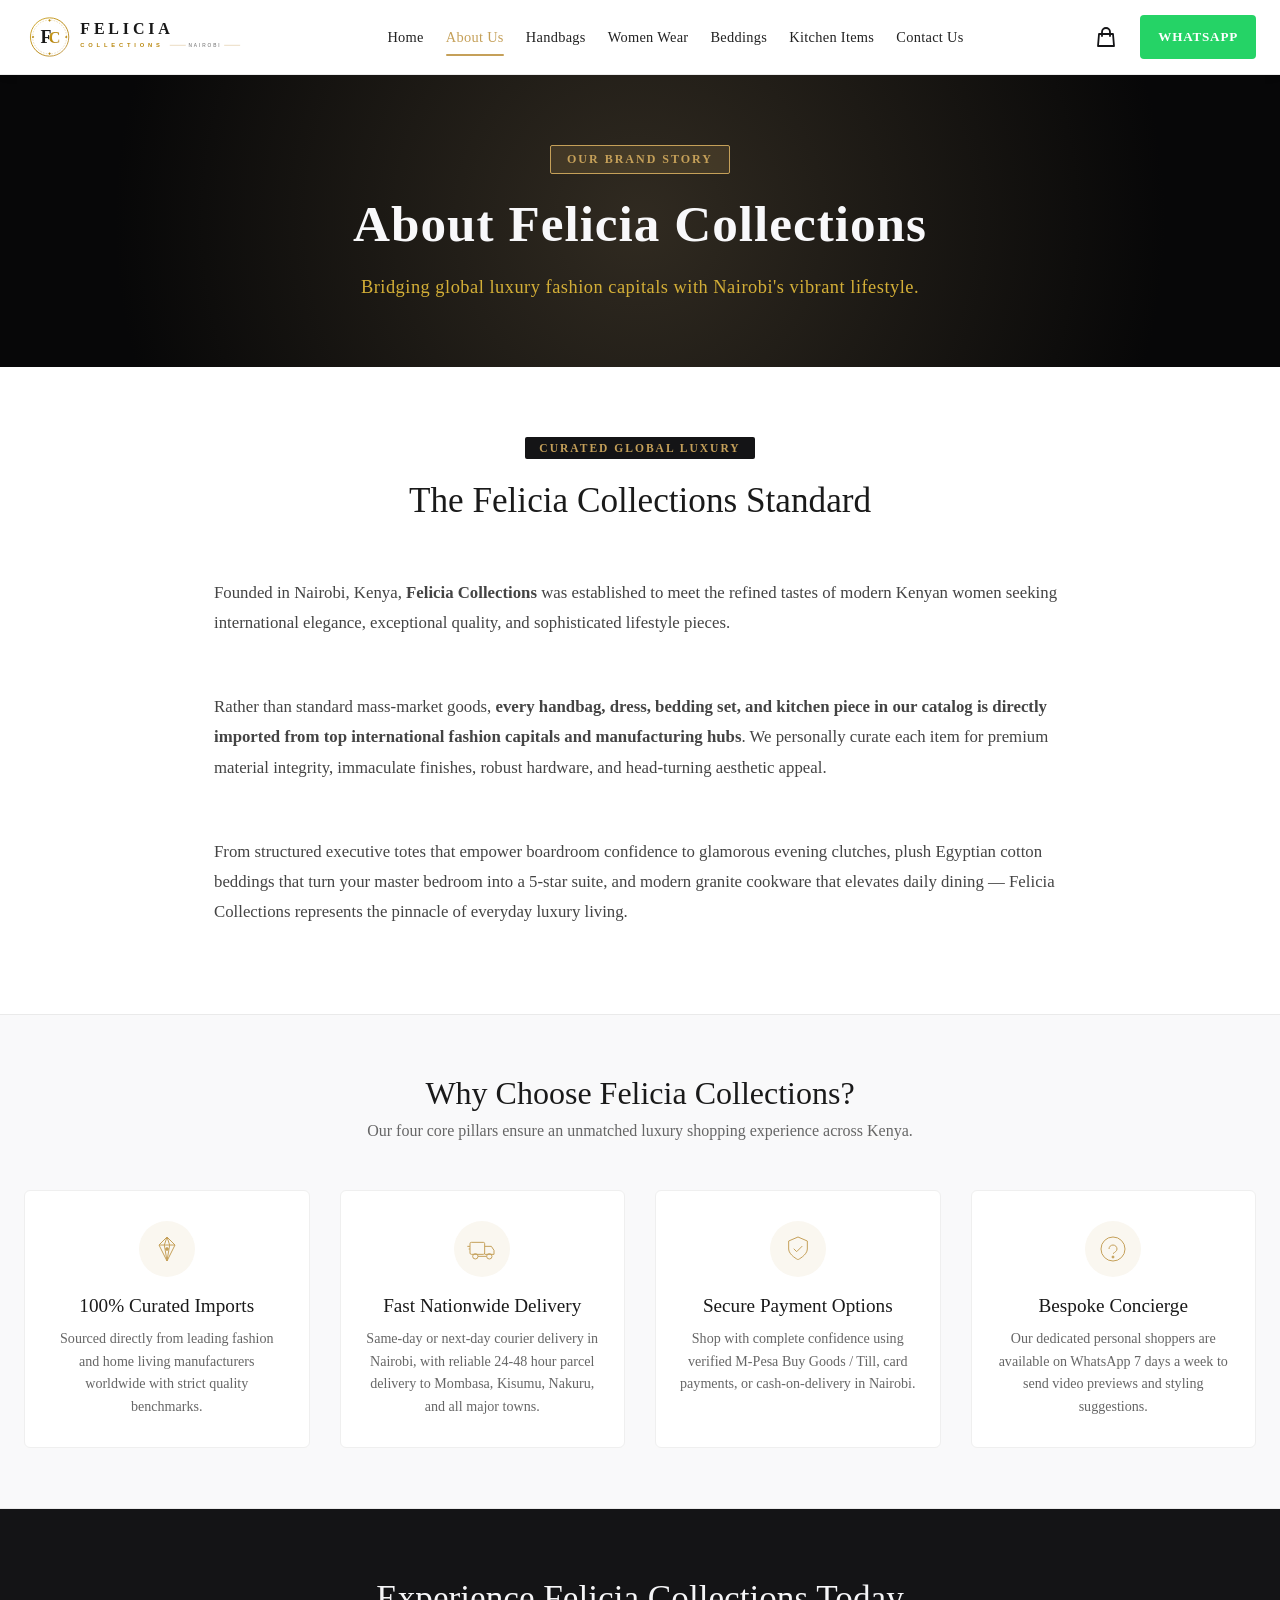
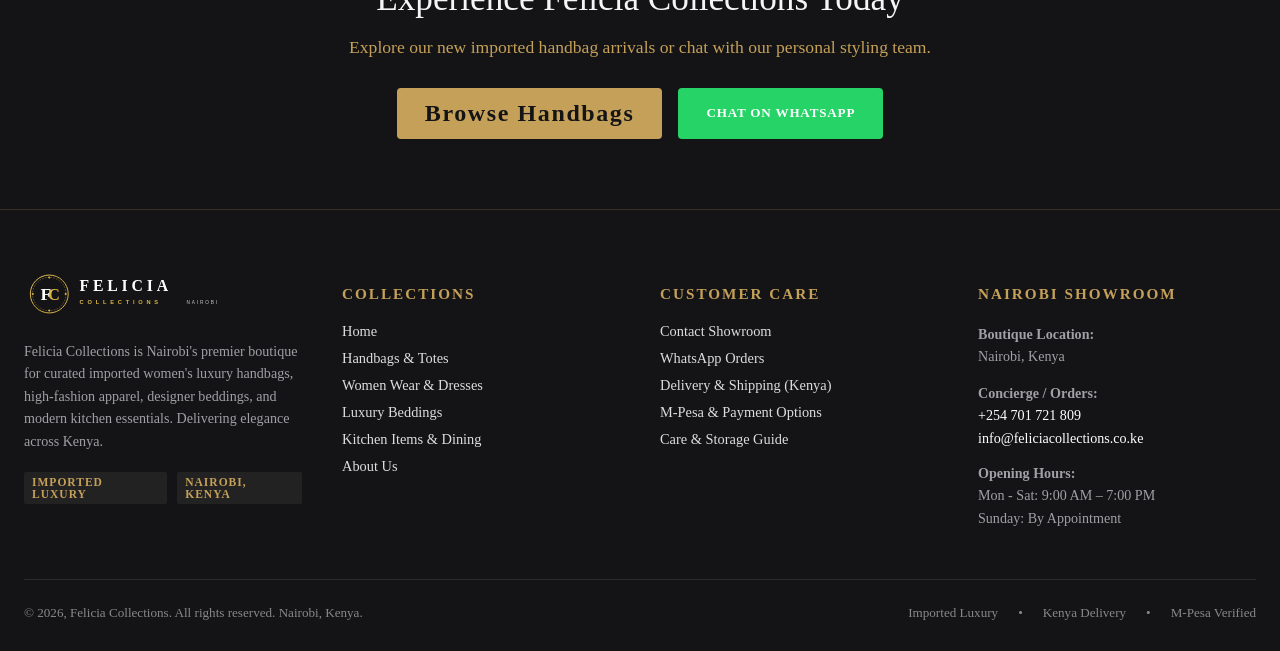
==== commit 8a2945f0: "Update hero section layout, contrast overlay, and styling" ====
--- a/about-us.html
+++ b/about-us.html
@@ -1,203 +1,232 @@
 <!doctype html>
 <html class="js" lang="en">
-  <head>
-    <meta charset="utf-8">
-    <meta http-equiv="X-UA-Compatible" content="IE=edge">
-    <meta name="viewport" content="width=device-width,initial-scale=1">
-    <meta name="theme-color" content="#1a1a1a">
-    <link rel="canonical" href="https://feliciacollections.co.ke/about-us.html">
-    <link rel="icon" type="image/svg+xml" href="images/felicia-favicon.svg">
-
-    <title>About Us | Felicia Collections Nairobi</title>
-    <meta name="description" content="Learn about Felicia Collections: Nairobi's premier boutique for curated imported women's luxury handbags, high-fashion apparel, luxury beddings, and kitchen essentials.">
-    <meta name="keywords" content="Felicia Collections, women handbags Nairobi, luxury bags Kenya, women fashion accessories Nairobi, leather tote bags Kenya, designer handbags Nairobi, women clothing and bags, luxury beddings Nairobi, kitchen items Kenya">
-
-    <meta property="og:site_name" content="Felicia Collections">
-    <meta property="og:url" content="https://feliciacollections.co.ke/about-us.html">
-    <meta property="og:title" content="About Us | Felicia Collections Nairobi">
-    <meta property="og:type" content="website">
-    <meta property="og:description" content="Learn about Felicia Collections: Nairobi's premier boutique for curated imported women's luxury handbags, high-fashion apparel, luxury beddings, and kitchen essentials.">
-    <meta property="og:image" content="images/d9ea7b0f924a6059c04134fa5bf24ef8.jpg">
-
-    <meta name="twitter:card" content="summary_large_image">
-    <meta name="twitter:title" content="About Us | Felicia Collections Nairobi">
-    <meta name="twitter:description" content="Learn about Felicia Collections: Nairobi's premier boutique for curated imported women's luxury handbags, high-fashion apparel, luxury beddings, and kitchen essentials.">
-    <meta name="twitter:image" content="images/d9ea7b0f924a6059c04134fa5bf24ef8.jpg">
-
-    <!-- CSS Assets -->
-    <link href="css/base.css" rel="stylesheet" type="text/css" media="all">
-    <link href="css/component-list-menu.css" rel="stylesheet" type="text/css" media="all">
-    <link href="css/component-search.css" rel="stylesheet" type="text/css" media="all">
-    <link href="css/component-menu-drawer.css" rel="stylesheet" type="text/css" media="all">
-    <link href="css/component-price.css" rel="stylesheet" type="text/css" media="all">
-    <link href="css/component-card.css" rel="stylesheet" type="text/css" media="all">
-    <link href="css/section-footer.css" rel="stylesheet" type="text/css" media="all">
-    <link href="css/component-list-social.css" rel="stylesheet" type="text/css" media="all">
-
-    <style>
-      :root {
-        --color-gold: #C5A059;
-        --color-gold-dark: #A7823B;
-        --color-dark: #1A1A1A;
-        --color-bg-light: #FBFBFA;
-      }
-      .felicia-badge {
-        display: inline-block;
-        padding: 4px 10px;
-        background: #1A1A1A;
-        color: #C5A059;
-        font-size: 0.75rem;
-        font-weight: 600;
-        letter-spacing: 1.5px;
-        text-transform: uppercase;
-        border-radius: 2px;
-      }
-      .felicia-btn-whatsapp {
-        display: inline-flex;
-        align-items: center;
-        justify-content: center;
-        gap: 8px;
-        background: #25D366;
-        color: #FFFFFF !important;
-        padding: 10px 18px;
-        font-weight: 600;
-        font-size: 0.85rem;
-        letter-spacing: 1px;
-        text-transform: uppercase;
-        text-decoration: none;
-        border-radius: 4px;
-        transition: background 0.2s ease, transform 0.2s ease;
-        border: none;
-        cursor: pointer;
-      }
-      .felicia-btn-whatsapp:hover {
-        background: #1EBE5D;
-        transform: translateY(-1px);
-        color: #FFFFFF !important;
-      }
-      .felicia-filter-btn {
-        padding: 8px 18px;
-        border: 1px solid #E5E5E5;
-        background: #FFFFFF;
-        color: #1A1A1A;
-        font-size: 0.85rem;
-        font-weight: 500;
-        letter-spacing: 1px;
-        cursor: pointer;
-        border-radius: 20px;
-        transition: all 0.2s ease;
-      }
-      .felicia-filter-btn.active, .felicia-filter-btn:hover {
-        background: #1A1A1A;
-        color: #C5A059;
-        border-color: #1A1A1A;
-      }
-      .felicia-product-card {
-        background: #FFFFFF;
-        border: 1px solid #EFEFEF;
-        border-radius: 4px;
-        overflow: hidden;
-        display: flex;
-        flex-direction: column;
-        transition: box-shadow 0.3s ease, transform 0.3s ease;
-      }
-      .felicia-product-card:hover {
-        box-shadow: 0 12px 28px rgba(0,0,0,0.08);
-        transform: translateY(-3px);
-      }
-      .felicia-card-img-wrapper {
-        position: relative;
-        padding-top: 100%;
-        overflow: hidden;
-        background: #F8F8F8;
-      }
-      .felicia-card-img-wrapper img {
-        position: absolute;
-        top: 0;
-        left: 0;
-        width: 100%;
-        height: 100%;
-        object-fit: cover;
-        transition: transform 0.4s ease;
-      }
-      .felicia-product-card:hover .felicia-card-img-wrapper img {
-        transform: scale(1.04);
-      }
-      .felicia-card-body {
-        padding: 18px 16px;
-        display: flex;
-        flex-direction: column;
-        flex-grow: 1;
-      }
-      .felicia-card-category {
-        font-size: 0.75rem;
-        color: #C5A059;
-        text-transform: uppercase;
-        letter-spacing: 1.5px;
-        font-weight: 600;
-        margin-bottom: 6px;
-      }
-      .felicia-card-title {
-        font-family: 'Playfair Display', Georgia, serif;
-        font-size: 1.05rem;
-        font-weight: 600;
-        color: #1A1A1A;
-        margin: 0 0 8px 0;
-        line-height: 1.35;
-      }
-      .felicia-card-desc {
-        font-size: 0.82rem;
-        color: #666;
-        line-height: 1.5;
-        margin-bottom: 12px;
-        flex-grow: 1;
-      }
-      .felicia-card-price {
-        font-size: 1.15rem;
-        font-weight: 700;
-        color: #1A1A1A;
-        letter-spacing: 0.5px;
-        margin-bottom: 14px;
-      }
-      .felicia-page-hero {
-        background: #141416;
-        color: #FFFFFF;
-        padding: 60px 20px;
-        text-align: center;
-        position: relative;
-        overflow: hidden;
-      }
-      .felicia-page-hero::before {
-        content: '';
-        position: absolute;
-        top: 0; left: 0; right: 0; bottom: 0;
-        background: radial-gradient(circle at center, rgba(197, 160, 89, 0.15) 0%, rgba(0,0,0,0.6) 80%);
-        pointer-events: none;
-      }
-      .felicia-page-hero-inner {
-        position: relative;
-        max-width: 800px;
-        margin: 0 auto;
-        z-index: 1;
-      }
-      .felicia-page-hero h1 {
-        font-family: 'Playfair Display', Georgia, serif;
-        font-size: clamp(2rem, 4vw, 3rem);
-        font-weight: 700;
-        letter-spacing: 2px;
-        margin: 0 0 14px 0;
-        color: #F8F8FA;
-      }
-      .felicia-page-hero p {
-        font-size: clamp(0.95rem, 2vw, 1.15rem);
-        color: #C5A059;
-        letter-spacing: 1px;
-        margin: 0;
-        line-height: 1.6;
-      }
-    </style>
-  
-<style id="felicia-master-ui-styles">
+
+<head>
+  <meta charset="utf-8">
+  <meta http-equiv="X-UA-Compatible" content="IE=edge">
+  <meta name="viewport" content="width=device-width,initial-scale=1">
+  <meta name="theme-color" content="#1a1a1a">
+  <link rel="canonical" href="https://feliciacollections.co.ke/about-us.html">
+  <link rel="icon" type="image/svg+xml" href="images/felicia-favicon.svg">
+
+  <title>About Us | Felicia Collections Nairobi</title>
+  <meta name="description"
+    content="Learn about Felicia Collections: Nairobi's premier boutique for curated imported women's luxury handbags, high-fashion apparel, luxury beddings, and kitchen essentials.">
+  <meta name="keywords"
+    content="Felicia Collections, women handbags Nairobi, luxury bags Kenya, women fashion accessories Nairobi, leather tote bags Kenya, designer handbags Nairobi, women clothing and bags, luxury beddings Nairobi, kitchen items Kenya">
+
+  <meta property="og:site_name" content="Felicia Collections">
+  <meta property="og:url" content="https://feliciacollections.co.ke/about-us.html">
+  <meta property="og:title" content="About Us | Felicia Collections Nairobi">
+  <meta property="og:type" content="website">
+  <meta property="og:description"
+    content="Learn about Felicia Collections: Nairobi's premier boutique for curated imported women's luxury handbags, high-fashion apparel, luxury beddings, and kitchen essentials.">
+  <meta property="og:image" content="images/d9ea7b0f924a6059c04134fa5bf24ef8.jpg">
+
+  <meta name="twitter:card" content="summary_large_image">
+  <meta name="twitter:title" content="About Us | Felicia Collections Nairobi">
+  <meta name="twitter:description"
+    content="Learn about Felicia Collections: Nairobi's premier boutique for curated imported women's luxury handbags, high-fashion apparel, luxury beddings, and kitchen essentials.">
+  <meta name="twitter:image" content="images/d9ea7b0f924a6059c04134fa5bf24ef8.jpg">
+
+  <!-- CSS Assets -->
+  <link href="css/base.css" rel="stylesheet" type="text/css" media="all">
+  <link href="css/component-list-menu.css" rel="stylesheet" type="text/css" media="all">
+  <link href="css/component-search.css" rel="stylesheet" type="text/css" media="all">
+  <link href="css/component-menu-drawer.css" rel="stylesheet" type="text/css" media="all">
+  <link href="css/component-price.css" rel="stylesheet" type="text/css" media="all">
+  <link href="css/component-card.css" rel="stylesheet" type="text/css" media="all">
+  <link href="css/section-footer.css" rel="stylesheet" type="text/css" media="all">
+  <link href="css/component-list-social.css" rel="stylesheet" type="text/css" media="all">
+
+  <style>
+    :root {
+      --color-gold: #C5A059;
+      --color-gold-dark: #A7823B;
+      --color-dark: #1A1A1A;
+      --color-bg-light: #FBFBFA;
+    }
+
+    .felicia-badge {
+      display: inline-block;
+      padding: 4px 10px;
+      background: #1A1A1A;
+      color: #C5A059;
+      font-size: 0.75rem;
+      font-weight: 600;
+      letter-spacing: 1.5px;
+      text-transform: uppercase;
+      border-radius: 2px;
+    }
+
+    .felicia-btn-whatsapp {
+      display: inline-flex;
+      align-items: center;
+      justify-content: center;
+      gap: 8px;
+      background: #25D366;
+      color: #FFFFFF !important;
+      padding: 10px 18px;
+      font-weight: 600;
+      font-size: 0.85rem;
+      letter-spacing: 1px;
+      text-transform: uppercase;
+      text-decoration: none;
+      border-radius: 4px;
+      transition: background 0.2s ease, transform 0.2s ease;
+      border: none;
+      cursor: pointer;
+    }
+
+    .felicia-btn-whatsapp:hover {
+      background: #1EBE5D;
+      transform: translateY(-1px);
+      color: #FFFFFF !important;
+    }
+
+    .felicia-filter-btn {
+      padding: 8px 18px;
+      border: 1px solid #E5E5E5;
+      background: #FFFFFF;
+      color: #1A1A1A;
+      font-size: 0.85rem;
+      font-weight: 500;
+      letter-spacing: 1px;
+      cursor: pointer;
+      border-radius: 20px;
+      transition: all 0.2s ease;
+    }
+
+    .felicia-filter-btn.active,
+    .felicia-filter-btn:hover {
+      background: #1A1A1A;
+      color: #C5A059;
+      border-color: #1A1A1A;
+    }
+
+    .felicia-product-card {
+      background: #FFFFFF;
+      border: 1px solid #EFEFEF;
+      border-radius: 4px;
+      overflow: hidden;
+      display: flex;
+      flex-direction: column;
+      transition: box-shadow 0.3s ease, transform 0.3s ease;
+    }
+
+    .felicia-product-card:hover {
+      box-shadow: 0 12px 28px rgba(0, 0, 0, 0.08);
+      transform: translateY(-3px);
+    }
+
+    .felicia-card-img-wrapper {
+      position: relative;
+      padding-top: 100%;
+      overflow: hidden;
+      background: #F8F8F8;
+    }
+
+    .felicia-card-img-wrapper img {
+      position: absolute;
+      top: 0;
+      left: 0;
+      width: 100%;
+      height: 100%;
+      object-fit: cover;
+      transition: transform 0.4s ease;
+    }
+
+    .felicia-product-card:hover .felicia-card-img-wrapper img {
+      transform: scale(1.04);
+    }
+
+    .felicia-card-body {
+      padding: 18px 16px;
+      display: flex;
+      flex-direction: column;
+      flex-grow: 1;
+    }
+
+    .felicia-card-category {
+      font-size: 0.75rem;
+      color: #C5A059;
+      text-transform: uppercase;
+      letter-spacing: 1.5px;
+      font-weight: 600;
+      margin-bottom: 6px;
+    }
+
+    .felicia-card-title {
+      font-family: 'Playfair Display', Georgia, serif;
+      font-size: 1.05rem;
+      font-weight: 600;
+      color: #1A1A1A;
+      margin: 0 0 8px 0;
+      line-height: 1.35;
+    }
+
+    .felicia-card-desc {
+      font-size: 0.82rem;
+      color: #666;
+      line-height: 1.5;
+      margin-bottom: 12px;
+      flex-grow: 1;
+    }
+
+    .felicia-card-price {
+      font-size: 1.15rem;
+      font-weight: 700;
+      color: #1A1A1A;
+      letter-spacing: 0.5px;
+      margin-bottom: 14px;
+    }
+
+    .felicia-page-hero {
+      background: #141416;
+      color: #FFFFFF;
+      padding: 60px 20px;
+      text-align: center;
+      position: relative;
+      overflow: hidden;
+    }
+
+    .felicia-page-hero::before {
+      content: '';
+      position: absolute;
+      top: 0;
+      left: 0;
+      right: 0;
+      bottom: 0;
+      background: radial-gradient(circle at center, rgba(197, 160, 89, 0.15) 0%, rgba(0, 0, 0, 0.6) 80%);
+      pointer-events: none;
+    }
+
+    .felicia-page-hero-inner {
+      position: relative;
+      max-width: 800px;
+      margin: 0 auto;
+      z-index: 1;
+    }
+
+    .felicia-page-hero h1 {
+      font-family: 'Playfair Display', Georgia, serif;
+      font-size: clamp(2rem, 4vw, 3rem);
+      font-weight: 700;
+      letter-spacing: 2px;
+      margin: 0 0 14px 0;
+      color: #F8F8FA;
+    }
+
+    .felicia-page-hero p {
+      font-size: clamp(0.95rem, 2vw, 1.15rem);
+      color: #C5A059;
+      letter-spacing: 1px;
+      margin: 0;
+      line-height: 1.6;
+    }
+  </style>
+
+  <style id="felicia-master-ui-styles">
   :root {
     --felicia-gold: #C5A059;
     --felicia-gold-light: #D4AF37;
@@ -207,10 +236,50 @@
     --felicia-cream: #FAF9F6;
   }
 
-  *, *::before, *::after { box-sizing: border-box; }
+  /* Global Resets & Horizontal Overflow Prevention */
+  html {
+    overflow-x: clip !important;
+    overflow-x: hidden !important;
+    max-width: 100vw;
+    width: 100%;
+    -webkit-text-size-adjust: 100%;
+  }
+  body {
+    overflow-x: clip !important;
+    overflow-x: hidden !important;
+    max-width: 100vw;
+    width: 100%;
+    position: relative;
+    margin: 0;
+  }
+  *, *::before, *::after {
+    box-sizing: border-box;
+  }
+  a {
+    text-decoration: none;
+  }
+
+  /* Base container mobile safety */
+  .page-width {
+    max-width: 1360px;
+    margin: 0 auto;
+    padding: 0 1.5rem;
+    box-sizing: border-box;
+    width: 100%;
+  }
+  @media screen and (max-width: 767px) {
+    .page-width {
+      padding: 0 16px !important;
+    }
+  }
+  @media screen and (max-width: 380px) {
+    .page-width {
+      padding: 0 12px !important;
+    }
+  }
 
   /* ===================================================
-     1. SITE HEADER (Fixed height, no clipping, no wrapping)
+     1. SITE HEADER (Zero Clipping, 100% Mobile Viewport Fit)
      =================================================== */
   .felicia-site-header {
     position: sticky;
@@ -220,6 +289,7 @@
     border-bottom: 1px solid #ECECEC;
     box-shadow: 0 2px 10px rgba(0, 0, 0, 0.04);
     width: 100%;
+    max-width: 100vw;
   }
   .felicia-header-inner {
     display: flex;
@@ -229,6 +299,8 @@
     padding: 0 1.5rem;
     max-width: 1360px;
     margin: 0 auto;
+    width: 100%;
+    box-sizing: border-box;
   }
   .felicia-header-brand-wrap {
     display: flex;
@@ -242,8 +314,13 @@
     border: none;
     color: #141416;
     cursor: pointer;
-    padding: 6px;
-    border-radius: 4px;
+    padding: 8px;
+    border-radius: 6px;
+    min-width: 44px;
+    min-height: 44px;
+    align-items: center;
+    justify-content: center;
+    transition: background 0.2s ease;
   }
   .felicia-mobile-hamburger:hover {
     background: #F4F4F4;
@@ -253,6 +330,7 @@
     width: auto;
     object-fit: contain;
     display: block;
+    transition: max-height 0.2s ease, max-width 0.2s ease;
   }
 
   /* Desktop Nav */
@@ -274,7 +352,7 @@
     flex-wrap: nowrap !important;
   }
   .felicia-nav-item {
-    text-decoration: none;
+    text-decoration: none !important;
     font-size: 0.9rem;
     font-weight: 500;
     color: #222222;
@@ -303,16 +381,130 @@
   .felicia-header-actions {
     display: flex;
     align-items: center;
-    gap: 14px;
+    gap: 12px;
     flex-shrink: 0;
+  }
+  .felicia-cart-trigger {
+    position: relative;
+    background: none;
+    border: none;
+    cursor: pointer;
+    display: flex;
+    align-items: center;
+    justify-content: center;
+    color: #141416;
+    padding: 8px;
+    min-width: 44px;
+    min-height: 44px;
+    width: 44px;
+    height: 44px;
+    border-radius: 6px;
+    transition: background 0.2s ease;
+  }
+  .felicia-cart-trigger:hover {
+    background: #F4F4F4;
+  }
+  .felicia-cart-counter {
+    position: absolute;
+    top: 2px;
+    right: 2px;
+    background: var(--felicia-gold);
+    color: #141416;
+    font-size: 0.72rem;
+    font-weight: 700;
+    min-width: 19px;
+    height: 19px;
+    border-radius: 50%;
+    display: flex;
+    align-items: center;
+    justify-content: center;
+    padding: 0 4px;
+    box-shadow: 0 2px 6px rgba(0,0,0,0.25);
+  }
+
+  /* Header WhatsApp CTA Button */
+  .felicia-btn-whatsapp {
+    display: inline-flex;
+    align-items: center;
+    justify-content: center;
+    gap: 8px;
+    background: #25D366;
+    color: #FFFFFF !important;
+    padding: 10px 18px;
+    min-height: 44px;
+    font-weight: 600;
+    font-size: 0.82rem;
+    letter-spacing: 0.8px;
+    text-transform: uppercase;
+    text-decoration: none !important;
+    border-radius: 4px;
+    transition: background 0.25s ease, transform 0.2s ease;
+    border: none;
+    cursor: pointer;
+    white-space: nowrap !important;
+    flex-shrink: 0;
+  }
+  .felicia-btn-whatsapp:hover {
+    background: #1EBE5D;
+    transform: translateY(-1px);
+  }
+  .felicia-btn-whatsapp svg {
+    flex-shrink: 0;
+  }
+
+  /* Primary & Outline buttons */
+  .felicia-btn-primary {
+    display: inline-flex;
+    align-items: center;
+    justify-content: center;
+    background: var(--felicia-gold);
+    color: #141416 !important;
+    padding: 13px 28px;
+    font-size: 0.85rem;
+    font-weight: 600;
+    letter-spacing: 1.5px;
+    text-transform: uppercase;
+    text-decoration: none !important;
+    border-radius: 4px;
+    transition: all 0.25s ease;
+    white-space: nowrap !important;
+    border: none;
+    cursor: pointer;
+  }
+  .felicia-btn-primary:hover {
+    background: var(--felicia-gold-light);
+    transform: translateY(-2px);
+    box-shadow: 0 8px 20px rgba(197, 160, 89, 0.35);
+  }
+  .felicia-btn-outline {
+    display: inline-flex;
+    align-items: center;
+    justify-content: center;
+    background: rgba(255, 255, 255, 0.08);
+    border: 1px solid rgba(255, 255, 255, 0.4);
+    color: #FFFFFF !important;
+    padding: 13px 26px;
+    font-size: 0.85rem;
+    font-weight: 600;
+    letter-spacing: 1.5px;
+    text-transform: uppercase;
+    text-decoration: none !important;
+    border-radius: 4px;
+    transition: all 0.25s ease;
+    backdrop-filter: blur(8px);
+    white-space: nowrap !important;
+    cursor: pointer;
+  }
+  .felicia-btn-outline:hover {
+    background: rgba(197, 160, 89, 0.25);
+    border-color: var(--felicia-gold);
+    color: var(--felicia-gold) !important;
   }
 
   /* Responsive Breakpoint for Mobile Nav (<= 1080px) */
   @media screen and (max-width: 1080px) {
     .felicia-mobile-hamburger {
       display: flex;
-      align-items: center;
-      justify-content: center;
     }
     .felicia-desktop-nav {
       display: none !important;
@@ -326,30 +518,136 @@
     }
   }
 
-  /* Mobile Drawer */
+  /* Mobile Breakpoint (<= 767px) - Proportional, zero clipping, 42px tap targets */
+  @media screen and (max-width: 767px) {
+    .felicia-header-inner {
+      height: 60px;
+      padding: 0 12px;
+      gap: 8px;
+    }
+    .felicia-header-brand-wrap {
+      gap: 8px;
+      min-width: 0;
+    }
+    .felicia-mobile-hamburger {
+      min-width: 42px;
+      min-height: 42px;
+      width: 42px;
+      height: 42px;
+      padding: 8px;
+    }
+    .header__heading-logo {
+      max-height: 32px;
+      max-width: 135px;
+      width: auto;
+    }
+    .felicia-header-actions {
+      gap: 8px;
+    }
+    .felicia-cart-trigger {
+      min-width: 42px;
+      min-height: 42px;
+      width: 42px;
+      height: 42px;
+      padding: 8px;
+    }
+    .felicia-btn-whatsapp {
+      height: 42px;
+      min-height: 42px;
+      padding: 0 12px;
+      font-size: 0.75rem;
+      letter-spacing: 0.5px;
+      gap: 6px;
+      border-radius: 4px;
+    }
+    .felicia-btn-whatsapp svg {
+      width: 15px;
+      height: 15px;
+    }
+  }
+
+  /* Narrow Smartphone Breakpoint (<= 380px, e.g. iPhone SE, Galaxy 320-375px) */
+  @media screen and (max-width: 380px) {
+    .felicia-header-inner {
+      height: 56px;
+      padding: 0 8px;
+      gap: 6px;
+    }
+    .felicia-header-brand-wrap {
+      gap: 6px;
+    }
+    .felicia-mobile-hamburger {
+      min-width: 40px;
+      min-height: 40px;
+      width: 40px;
+      height: 40px;
+      padding: 7px;
+    }
+    .header__heading-logo {
+      max-height: 28px;
+      max-width: 105px;
+    }
+    .felicia-header-actions {
+      gap: 6px;
+    }
+    .felicia-cart-trigger {
+      min-width: 40px;
+      min-height: 40px;
+      width: 40px;
+      height: 40px;
+      padding: 7px;
+    }
+    .felicia-btn-whatsapp {
+      height: 40px;
+      min-height: 40px;
+      padding: 0 9px;
+      font-size: 0.72rem;
+      gap: 4px;
+    }
+    .felicia-btn-whatsapp svg {
+      width: 14px;
+      height: 14px;
+    }
+  }
+
+  /* Mobile Navigation Drawer */
+  .felicia-drawer-overlay {
+    position: fixed;
+    top: 0; left: 0; right: 0; bottom: 0;
+    background: rgba(0, 0, 0, 0.6);
+    z-index: 9999;
+    opacity: 0;
+    visibility: hidden;
+    transition: opacity 0.3s ease, visibility 0.3s ease;
+    backdrop-filter: blur(3px);
+  }
+  .felicia-drawer-overlay.active {
+    opacity: 1;
+    visibility: visible;
+  }
   .felicia-mobile-drawer-panel {
     position: absolute;
     top: 0;
     left: -320px;
-    width: 100%;
+    width: 85vw;
     max-width: 320px;
     height: 100%;
     background: #FFFFFF;
-    box-shadow: 4px 0 25px rgba(0,0,0,0.15);
+    box-shadow: 4px 0 25px rgba(0,0,0,0.2);
     display: flex;
     flex-direction: column;
-    transition: left 0.3s cubic-bezier(0.16, 1, 0.3, 1);
+    transition: left 0.35s cubic-bezier(0.16, 1, 0.3, 1);
     z-index: 10001;
   }
   .felicia-drawer-overlay.active .felicia-mobile-drawer-panel {
     left: 0;
   }
   .felicia-mobile-nav-link {
-    text-decoration: none;
+    text-decoration: none !important;
     font-size: 1.05rem;
     font-weight: 500;
     color: #141416;
-    padding: 8px 0;
+    padding: 10px 0;
     display: block;
     transition: color 0.2s ease;
   }
@@ -359,7 +657,7 @@
   }
 
   /* ===================================================
-     2. HERO SECTIONS & TAGS (NEVER OVERLAP TITLE!)
+     2. HERO SECTIONS & SLIDESHOW
      =================================================== */
   .felicia-page-hero {
     background: #141416;
@@ -386,8 +684,6 @@
     align-items: center;
     justify-content: center;
   }
-
-  /* Static, standalone hero pill tag (NEVER ABSOLUTE!) */
   .felicia-hero-tag {
     display: inline-block !important;
     position: static !important;
@@ -403,7 +699,6 @@
     margin: 0 auto 18px auto;
     width: fit-content;
   }
-
   .felicia-page-hero h1 {
     font-family: 'Playfair Display', Georgia, serif;
     font-size: clamp(2.1rem, 4vw, 3.2rem);
@@ -414,7 +709,6 @@
     line-height: 1.25;
     position: static !important;
   }
-
   .felicia-page-hero p {
     font-size: clamp(0.95rem, 1.8vw, 1.15rem);
     color: #D4AF37;
@@ -425,7 +719,305 @@
     position: static !important;
   }
 
-  /* Standalone section tag */
+  /* Hero Slideshow */
+  .felicia-hero-slider {
+    position: relative;
+    width: 100%;
+    min-height: 580px;
+    height: 78vh;
+    max-height: 720px;
+    overflow: hidden;
+    background: #1C1920;
+  }
+  .felicia-slide {
+    position: absolute;
+    top: 0;
+    left: 0;
+    width: 100%;
+    height: 100%;
+    opacity: 0;
+    visibility: hidden;
+    pointer-events: none;
+    transition: opacity 1s cubic-bezier(0.4, 0, 0.2, 1), visibility 1s ease;
+    z-index: 1;
+    display: flex;
+    align-items: center;
+  }
+  .felicia-slide.active {
+    opacity: 1;
+    visibility: visible;
+    pointer-events: auto;
+    z-index: 2;
+  }
+  .felicia-slide-bg {
+    position: absolute;
+    top: 0;
+    left: 0;
+    width: 100%;
+    height: 100%;
+    background-size: cover;
+    background-position: center center;
+    background-repeat: no-repeat;
+    transform: scale(1.03);
+    transition: transform 6s cubic-bezier(0.25, 1, 0.5, 1);
+  }
+  .felicia-slide.active .felicia-slide-bg {
+    transform: scale(1.0);
+  }
+  .felicia-slide-overlay {
+    position: absolute;
+    top: 0;
+    left: 0;
+    width: 100%;
+    height: 100%;
+    background: linear-gradient(90deg, 
+      rgba(14, 11, 18, 0.60) 0%, 
+      rgba(14, 11, 18, 0.35) 45%, 
+      rgba(14, 11, 18, 0.10) 75%, 
+      transparent 100%
+    );
+    z-index: 1;
+    pointer-events: none;
+  }
+  .felicia-slide .page-width {
+    position: relative;
+    z-index: 2;
+    height: 100%;
+    width: 100%;
+    display: flex;
+    align-items: center;
+  }
+  .felicia-slide-content {
+    max-width: 640px;
+    padding: 38px 42px;
+    background: rgba(16, 13, 20, 0.74);
+    backdrop-filter: blur(12px);
+    -webkit-backdrop-filter: blur(12px);
+    border-radius: 8px;
+    border: 1px solid rgba(197, 160, 89, 0.35);
+    border-left: 4px solid var(--felicia-gold);
+    box-shadow: 0 20px 45px rgba(0, 0, 0, 0.35);
+    opacity: 0;
+    transform: translateY(20px);
+    transition: opacity 0.8s cubic-bezier(0.16, 1, 0.3, 1) 0.15s, transform 0.8s cubic-bezier(0.16, 1, 0.3, 1) 0.15s;
+    box-sizing: border-box;
+  }
+  .felicia-slide.active .felicia-slide-content {
+    opacity: 1;
+    transform: translateY(0);
+  }
+  .felicia-slide-tag {
+    display: inline-flex;
+    align-items: center;
+    gap: 8px;
+    padding: 6px 16px;
+    background: rgba(197, 160, 89, 0.18);
+    border: 1px solid rgba(212, 175, 55, 0.45);
+    color: #E5C378;
+    font-size: 0.74rem;
+    font-weight: 600;
+    letter-spacing: 2px;
+    text-transform: uppercase;
+    border-radius: 30px;
+    margin-bottom: 18px;
+  }
+  .felicia-slide-title {
+    font-family: 'Playfair Display', Georgia, serif;
+    font-size: clamp(2.2rem, 4vw, 3.2rem);
+    font-weight: 700;
+    color: #FFFFFF;
+    line-height: 1.2;
+    margin: 0 0 16px 0;
+    letter-spacing: 0.3px;
+    text-shadow: 0 2px 10px rgba(0, 0, 0, 0.5);
+  }
+  .felicia-slide-desc {
+    font-size: clamp(0.98rem, 1.8vw, 1.12rem);
+    color: #EDE8DF;
+    line-height: 1.65;
+    margin: 0 0 24px 0;
+    max-width: 580px;
+    text-shadow: 0 1px 6px rgba(0, 0, 0, 0.4);
+  }
+  .felicia-hero-perks {
+    display: flex;
+    flex-wrap: wrap;
+    gap: 16px;
+    margin-bottom: 28px;
+    font-size: 0.84rem;
+    color: #D4AF37;
+    font-weight: 500;
+    letter-spacing: 0.5px;
+    text-shadow: 0 1px 6px rgba(0, 0, 0, 0.5);
+  }
+  .felicia-slide-actions {
+    display: flex;
+    gap: 16px;
+    flex-wrap: wrap;
+    align-items: center;
+  }
+  .felicia-slider-arrow {
+    position: absolute;
+    top: 50%;
+    transform: translateY(-50%);
+    z-index: 10;
+    background: rgba(20, 18, 24, 0.7);
+    border: 1px solid rgba(212, 175, 55, 0.35);
+    color: #FFFFFF;
+    width: 48px;
+    height: 48px;
+    border-radius: 50%;
+    display: flex;
+    align-items: center;
+    justify-content: center;
+    cursor: pointer;
+    transition: all 0.25s ease;
+    backdrop-filter: blur(8px);
+  }
+  .felicia-slider-arrow:hover {
+    background: var(--felicia-gold);
+    color: #141416;
+    border-color: var(--felicia-gold);
+    transform: translateY(-50%) scale(1.08);
+  }
+  .felicia-slider-prev { left: 24px; }
+  .felicia-slider-next { right: 24px; }
+  .felicia-slider-dots {
+    position: absolute;
+    bottom: 24px;
+    left: 50%;
+    transform: translateX(-50%);
+    z-index: 10;
+    display: flex;
+    gap: 10px;
+    background: rgba(18, 16, 22, 0.5);
+    padding: 6px 14px;
+    border-radius: 20px;
+    backdrop-filter: blur(8px);
+    border: 1px solid rgba(255, 255, 255, 0.1);
+  }
+  .felicia-slider-dot {
+    width: 10px;
+    height: 10px;
+    border-radius: 50%;
+    background: rgba(255, 255, 255, 0.4);
+    cursor: pointer;
+    transition: all 0.3s cubic-bezier(0.16, 1, 0.3, 1);
+  }
+  .felicia-slider-dot.active {
+    width: 32px;
+    border-radius: 10px;
+    background: var(--felicia-gold);
+  }
+
+  /* Hero Mobile Breakpoint (<= 767px) */
+  @media screen and (max-width: 767px) {
+    .felicia-hero-slider {
+      min-height: 520px;
+      height: calc(100vh - 60px);
+      max-height: 620px;
+    }
+    .felicia-slide-overlay {
+      background: linear-gradient(180deg, 
+        rgba(14, 11, 18, 0.65) 0%, 
+        rgba(14, 11, 18, 0.40) 60%, 
+        rgba(14, 11, 18, 0.20) 100%
+      );
+    }
+    .felicia-slide .page-width {
+      padding: 0 16px;
+    }
+    .felicia-slide-content {
+      max-width: 100%;
+      width: 100%;
+      padding: 22px 18px;
+      margin: 0 auto;
+      background: rgba(16, 13, 20, 0.80);
+      border-radius: 8px;
+      border-left-width: 3px;
+    }
+    .felicia-slide-tag {
+      font-size: 0.68rem;
+      padding: 4px 12px;
+      margin-bottom: 12px;
+      letter-spacing: 1.5px;
+    }
+    .felicia-slide-title {
+      font-size: clamp(1.45rem, 5.8vw, 1.95rem);
+      line-height: 1.25;
+      margin: 0 0 12px 0;
+    }
+    .felicia-slide-desc {
+      font-size: 0.88rem;
+      line-height: 1.55;
+      margin: 0 0 16px 0;
+      color: #EDE8DF;
+    }
+    .felicia-hero-perks {
+      gap: 8px 12px;
+      margin-bottom: 20px;
+      font-size: 0.74rem;
+    }
+    .felicia-slide-actions {
+      display: flex;
+      flex-direction: column;
+      gap: 10px;
+      width: 100%;
+    }
+    .felicia-slide-actions .felicia-btn-primary,
+    .felicia-slide-actions .felicia-btn-outline {
+      width: 100%;
+      text-align: center;
+      justify-content: center;
+      padding: 12px 16px;
+      font-size: 0.82rem;
+      min-height: 44px;
+    }
+    .felicia-slider-arrow {
+      width: 34px;
+      height: 34px;
+      opacity: 0.8;
+    }
+    .felicia-slider-prev { left: 8px; }
+    .felicia-slider-next { right: 8px; }
+    .felicia-slider-dots {
+      bottom: 14px;
+      padding: 4px 10px;
+      gap: 6px;
+    }
+    .felicia-slider-dot {
+      width: 8px;
+      height: 8px;
+    }
+    .felicia-slider-dot.active {
+      width: 24px;
+    }
+  }
+
+  @media screen and (max-width: 380px) {
+    .felicia-hero-slider {
+      min-height: 480px;
+      max-height: 570px;
+    }
+    .felicia-slide-content {
+      padding: 18px 14px;
+    }
+    .felicia-slide-title {
+      font-size: clamp(1.3rem, 5.2vw, 1.65rem);
+    }
+    .felicia-slide-desc {
+      font-size: 0.82rem;
+      line-height: 1.5;
+    }
+    .felicia-hero-perks {
+      font-size: 0.7rem;
+      gap: 6px 8px;
+    }
+  }
+
+  /* ===================================================
+     3. PRODUCT & CATEGORY CARDS (Crisp Framing, No Handle/Edge Cropping)
+     =================================================== */
   .felicia-section-tag {
     display: inline-block !important;
     position: static !important;
@@ -441,46 +1033,29 @@
     width: fit-content;
   }
 
-  /* Product Card Image Badge (ONLY on card images) */
-  .felicia-card-badge {
-    position: absolute;
-    top: 12px;
-    left: 12px;
-    z-index: 2;
-    padding: 5px 12px;
-    background: rgba(20, 20, 22, 0.92);
-    color: var(--felicia-gold);
-    font-size: 0.72rem;
-    font-weight: 600;
-    letter-spacing: 1.5px;
-    text-transform: uppercase;
-    border-radius: 2px;
-    backdrop-filter: blur(4px);
-    box-shadow: 0 2px 8px rgba(0,0,0,0.25);
-  }
-
-  /* ===================================================
-     3. PRODUCT CARDS & GRID
-     =================================================== */
+  .felicia-category-grid,
   .felicia-grid {
     display: grid;
-    grid-template-columns: repeat(3, 1fr);
+    grid-template-columns: repeat(4, 1fr);
     gap: 28px;
     width: 100%;
     box-sizing: border-box;
     margin: 0;
     padding: 0;
   }
-  @media screen and (max-width: 989px) {
+  @media screen and (max-width: 1080px) {
+    .felicia-category-grid,
     .felicia-grid {
       grid-template-columns: repeat(2, 1fr);
-      gap: 20px;
+      gap: 22px;
     }
   }
   @media screen and (max-width: 600px) {
-    .felicia-grid {
-      grid-template-columns: 1fr;
-      gap: 18px;
+    .felicia-category-grid,
+    .felicia-grid,
+    #bestsellers-grid {
+      grid-template-columns: 1fr !important;
+      gap: 18px !important;
     }
   }
 
@@ -504,11 +1079,14 @@
   .felicia-card-img-wrapper {
     position: relative;
     width: 100%;
-    height: 300px;
+    aspect-ratio: 1 / 1;
     overflow: hidden !important;
-    background: #141416;
-    display: block;
+    background: #FFFFFF;
+    display: flex;
+    align-items: center;
+    justify-content: center;
     cursor: pointer;
+    box-sizing: border-box;
   }
   .felicia-card-img-wrapper img {
     position: absolute;
@@ -517,15 +1095,40 @@
     width: 100% !important;
     height: 100% !important;
     max-width: 100% !important;
-    object-fit: cover !important;
+    object-fit: contain !important;
+    object-position: center center !important;
     display: block;
-    transition: transform 0.5s ease;
+    transition: transform 0.4s ease;
     border: 0;
+    padding: 12px;
+    box-sizing: border-box;
   }
   .felicia-product-card:hover .felicia-card-img-wrapper img {
-    transform: scale(1.05);
-  }
-
+    transform: scale(1.04);
+  }
+
+  /* Image Badge */
+  .felicia-card-badge {
+    position: absolute;
+    top: 10px;
+    left: 10px;
+    z-index: 2;
+    padding: 4px 10px;
+    background: rgba(20, 20, 22, 0.92);
+    color: var(--felicia-gold);
+    font-size: 0.7rem;
+    font-weight: 700;
+    letter-spacing: 1.2px;
+    text-transform: uppercase;
+    border-radius: 2px;
+    backdrop-filter: blur(4px);
+    -webkit-backdrop-filter: blur(4px);
+    box-shadow: 0 2px 8px rgba(0,0,0,0.25);
+    white-space: nowrap !important;
+    pointer-events: none;
+  }
+
+  /* Card Content */
   .felicia-card-body {
     padding: 22px 20px;
     display: flex;
@@ -542,106 +1145,25 @@
     font-weight: 600;
     margin-bottom: 8px;
   }
-  .felicia-product-title-link {
+  .felicia-card-title {
     font-family: 'Playfair Display', Georgia, serif;
-    font-size: 1.15rem;
+    font-size: 1.2rem;
     font-weight: 600;
     color: #1A1A1A;
-    text-decoration: underline;
-    text-underline-offset: 3px;
-    text-decoration-color: #0b66c2;
+    margin: 0 0 8px 0;
     line-height: 1.35;
-    margin: 0 0 10px 0;
-    display: inline-block;
-    transition: color 0.2s ease, text-decoration-color 0.2s ease;
-    cursor: pointer;
-  }
-  .felicia-product-title-link:hover {
-    color: #0b66c2;
-    text-decoration-color: #0b66c2;
-  }
-  .felicia-card-price {
-    font-size: 1.15rem;
-    font-weight: 700;
-    color: #1A1A1A;
-    margin-bottom: 14px;
-    letter-spacing: 0.5px;
-  }
-  .felicia-btn-add-to-cart {
+  }
+  .felicia-card-desc {
+    font-size: 0.86rem;
+    color: #666;
+    line-height: 1.55;
+    margin: 0 0 16px 0;
+    flex-grow: 1;
+  }
+  .felicia-card-btn {
     display: flex;
     align-items: center;
     justify-content: center;
-    width: 100%;
-    background: #1E5631;
-    color: #FFFFFF !important;
-    padding: 12px 16px;
-    font-weight: 700;
-    font-size: 0.88rem;
-    letter-spacing: 1px;
-    text-transform: uppercase;
-    border: none;
-    border-radius: 4px;
-    cursor: pointer;
-    transition: background 0.2s ease, transform 0.15s ease, box-shadow 0.2s ease;
-    text-decoration: underline;
-    text-underline-offset: 3px;
-    margin-top: auto;
-  }
-  .felicia-btn-add-to-cart:hover {
-    background: #144023;
-    transform: translateY(-1px);
-    box-shadow: 0 4px 12px rgba(30, 86, 49, 0.35);
-  }
-  .felicia-btn-add-to-cart:active {
-    transform: translateY(0);
-  }
-
-  /* WhatsApp & Action buttons */
-  .felicia-btn-whatsapp {
-    display: inline-flex;
-    align-items: center;
-    justify-content: center;
-    gap: 8px;
-    background: #25D366;
-    color: #FFFFFF !important;
-    padding: 10px 18px;
-    font-weight: 600;
-    font-size: 0.82rem;
-    letter-spacing: 1px;
-    text-transform: uppercase;
-    text-decoration: none;
-    border-radius: 4px;
-    transition: background 0.25s ease, transform 0.2s ease;
-    border: none;
-    cursor: pointer;
-    white-space: nowrap;
-  }
-  .felicia-btn-whatsapp:hover {
-    background: #1EBE5D;
-    transform: translateY(-1px);
-  }
-
-  .felicia-btn-primary {
-    display: inline-block;
-    background: var(--felicia-gold);
-    color: #141416 !important;
-    padding: 13px 28px;
-    font-size: 0.85rem;
-    font-weight: 600;
-    letter-spacing: 1.5px;
-    text-transform: uppercase;
-    text-decoration: none;
-    border-radius: 4px;
-    transition: all 0.25s ease;
-  }
-  .felicia-btn-primary:hover {
-    background: var(--felicia-gold-light);
-    transform: translateY(-2px);
-    box-shadow: 0 8px 20px rgba(197, 160, 89, 0.35);
-  }
-
-  .felicia-card-btn {
-    display: block;
     text-align: center;
     padding: 11px 16px;
     font-size: 0.82rem;
@@ -650,10 +1172,12 @@
     letter-spacing: 1.2px;
     border: 1px solid #1A1A1A;
     color: #1A1A1A;
-    text-decoration: none;
+    text-decoration: none !important;
     border-radius: 4px;
     transition: all 0.25s ease;
     margin-top: auto;
+    min-height: 42px;
+    white-space: nowrap !important;
   }
   .felicia-card-btn:hover {
     background: #1A1A1A;
@@ -661,278 +1185,499 @@
     border-color: #1A1A1A;
   }
 
-  /* Cart Trigger & Counter */
-  .felicia-cart-trigger {
-    position: relative;
-    background: none;
+  /* Best Sellers Product Title & Price */
+  .felicia-card-body a,
+  .felicia-product-title-link,
+  .felicia-product-title-link:hover,
+  .felicia-product-title-link:focus {
+    font-family: 'Playfair Display', Georgia, serif;
+    font-size: 1.12rem;
+    font-weight: 600;
+    color: #1A1A1A;
+    text-decoration: none !important;
+    text-decoration-line: none !important;
+    line-height: 1.35;
+    margin: 0 0 10px 0;
+    display: inline-block;
+    transition: color 0.2s ease;
+    cursor: pointer;
+  }
+  .felicia-card-body a:hover,
+  .felicia-product-title-link:hover {
+    color: var(--felicia-gold);
+    text-decoration: none !important;
+  }
+  .felicia-card-price {
+    font-size: 1.15rem;
+    font-weight: 700;
+    color: #1A1A1A;
+    margin-bottom: 14px;
+    letter-spacing: 0.5px;
+  }
+
+  /* ADD TO CART Button */
+  .felicia-btn-add-to-cart {
+    display: flex;
+    align-items: center;
+    justify-content: center;
+    width: 100%;
+    background: #1E5631;
+    color: #FFFFFF !important;
+    padding: 12px 16px;
+    min-height: 44px;
+    font-weight: 700;
+    font-size: 0.85rem;
+    letter-spacing: 1px;
+    text-transform: uppercase;
     border: none;
+    border-radius: 4px;
     cursor: pointer;
-    display: flex;
-    align-items: center;
-    color: #141416;
-    padding: 6px;
-  }
-  .felicia-cart-counter {
-    position: absolute;
-    top: -4px;
-    right: -6px;
-    background: var(--felicia-gold);
-    color: #141416;
-    font-size: 0.72rem;
-    font-weight: 700;
-    min-width: 19px;
-    height: 19px;
-    border-radius: 50%;
-    display: flex;
-    align-items: center;
-    justify-content: center;
-    padding: 0 4px;
-    box-shadow: 0 2px 6px rgba(0,0,0,0.25);
+    transition: background 0.2s ease, transform 0.15s ease, box-shadow 0.2s ease;
+    text-decoration: none !important;
+    margin-top: auto;
+    white-space: nowrap !important;
+  }
+  .felicia-btn-add-to-cart:hover {
+    background: #144023;
+    transform: translateY(-1px);
+    box-shadow: 0 4px 12px rgba(30, 86, 49, 0.35);
+  }
+  .felicia-btn-add-to-cart:active {
+    transform: translateY(0);
+  }
+
+  /* Filter Buttons for Best Sellers */
+  .felicia-filter-btn {
+    padding: 8px 18px;
+    border: 1px solid #E5E5E5;
+    background: #FFFFFF;
+    color: #1A1A1A;
+    font-size: 0.85rem;
+    font-weight: 500;
+    letter-spacing: 0.8px;
+    cursor: pointer;
+    border-radius: 20px;
+    transition: all 0.2s ease;
+    white-space: nowrap !important;
+  }
+  .felicia-filter-btn.active, .felicia-filter-btn:hover {
+    background: #1A1A1A;
+    color: var(--felicia-gold);
+    border-color: #1A1A1A;
+  }
+
+  /* Section Spacing & Mobile Scaling */
+  @media screen and (max-width: 767px) {
+    #explore-collections {
+      padding: 45px 0 32px 0 !important;
+    }
+    #bestsellers {
+      padding: 48px 0 36px 0 !important;
+    }
+    .felicia-section-tag {
+      font-size: 0.68rem !important;
+      padding: 4px 12px !important;
+      letter-spacing: 1.5px !important;
+      margin-bottom: 8px !important;
+    }
+    #explore-collections h2,
+    #bestsellers h2 {
+      font-size: clamp(1.65rem, 5.5vw, 2.1rem) !important;
+      margin-bottom: 8px !important;
+    }
+    #explore-collections p,
+    #bestsellers p {
+      font-size: 0.9rem !important;
+      line-height: 1.55 !important;
+      padding: 0 4px !important;
+    }
+    .felicia-filter-btn {
+      padding: 6px 13px !important;
+      font-size: 0.76rem !important;
+    }
+  }
+
+  @media screen and (max-width: 600px) {
+    .felicia-card-body {
+      padding: 16px 14px !important;
+    }
+    .felicia-card-body a,
+    .felicia-product-title-link {
+      font-size: 1.05rem !important;
+    }
+    .felicia-card-price {
+      font-size: 1.15rem !important;
+      margin-bottom: 12px !important;
+    }
+    .felicia-btn-add-to-cart {
+      min-height: 44px !important;
+      padding: 12px 14px !important;
+      font-size: 0.82rem !important;
+    }
+    .felicia-card-btn {
+      min-height: 42px !important;
+      padding: 10px 14px !important;
+      font-size: 0.78rem !important;
+    }
+  }
+
+  /* Pillars Grid & Testimonial & Footer */
+  .felicia-pillars-grid {
+    display: grid;
+    grid-template-columns: repeat(auto-fit, minmax(230px, 1fr));
+    gap: 30px;
+  }
+  .felicia-footer-grid {
+    display: grid;
+    grid-template-columns: repeat(auto-fit, minmax(220px, 1fr));
+    gap: 40px;
+    margin-bottom: 50px;
+  }
+  @media screen and (max-width: 600px) {
+    .felicia-pillars-grid {
+      grid-template-columns: 1fr !important;
+      gap: 16px !important;
+    }
+    .felicia-testimonial-card {
+      padding: 24px 18px !important;
+      margin: 0 8px !important;
+    }
+    .felicia-testimonial-card blockquote {
+      font-size: 1.12rem !important;
+      line-height: 1.55 !important;
+    }
+    .felicia-footer-grid {
+      grid-template-columns: 1fr !important;
+      gap: 28px !important;
+      margin-bottom: 35px !important;
+    }
+    .felicia-footer-bottom {
+      flex-direction: column !important;
+      text-align: center !important;
+      gap: 12px !important;
+    }
   }
 </style>
 </head>
-  <body class="gradient">
-<header class="felicia-site-header">
-      <div class="felicia-header-inner">
-        
-        <!-- Left: Mobile Hamburger & Brand Logo -->
-        <div class="felicia-header-brand-wrap">
-          <button type="button" class="felicia-mobile-hamburger" onclick="toggleMobileDrawer(true)" aria-label="Open Navigation">
-            <svg xmlns="http://www.w3.org/2000/svg" width="24" height="24" fill="none" viewBox="0 0 24 24" stroke="currentColor" stroke-width="2">
-              <path stroke-linecap="round" stroke-linejoin="round" d="M4 6h16M4 12h16M4 18h16" />
-            </svg>
-          </button>
-
-          <a href="index.html" style="display: flex; align-items: center; text-decoration: none;">
-            <img src="images/felicia-collections-logo.svg" alt="Felicia Collections" width="220" height="44" class="header__heading-logo">
+
+<body class="gradient">
+  <header class="felicia-site-header">
+    <div class="felicia-header-inner">
+
+      <!-- Left: Mobile Hamburger & Brand Logo -->
+      <div class="felicia-header-brand-wrap">
+        <button type="button" class="felicia-mobile-hamburger" onclick="toggleMobileDrawer(true)"
+          aria-label="Open Navigation">
+          <svg xmlns="http://www.w3.org/2000/svg" width="24" height="24" fill="none" viewBox="0 0 24 24"
+            stroke="currentColor" stroke-width="2">
+            <path stroke-linecap="round" stroke-linejoin="round" d="M4 6h16M4 12h16M4 18h16" />
+          </svg>
+        </button>
+
+        <a href="index.html" style="display: flex; align-items: center; text-decoration: none;">
+          <img src="images/felicia-collections-logo.svg" alt="Felicia Collections" width="220" height="44"
+            class="header__heading-logo">
+        </a>
+      </div>
+
+      <!-- Center: Desktop Navigation (Single Line, No Wrap) -->
+      <nav class="felicia-desktop-nav" aria-label="Main Navigation">
+        <ul class="felicia-desktop-menu">
+          <li><a href="index.html" class="felicia-nav-item">Home</a></li>
+          <li><a href="about-us.html" class="felicia-nav-item active">About Us</a></li>
+          <li><a href="handbags.html" class="felicia-nav-item">Handbags</a></li>
+          <li><a href="women-wear.html" class="felicia-nav-item">Women Wear</a></li>
+          <li><a href="beddings.html" class="felicia-nav-item">Beddings</a></li>
+          <li><a href="kitchen-items.html" class="felicia-nav-item">Kitchen Items</a></li>
+          <li><a href="contact-us.html" class="felicia-nav-item">Contact Us</a></li>
+        </ul>
+      </nav>
+
+      <!-- Right: Actions (Cart & WhatsApp) -->
+      <div class="felicia-header-actions">
+        <button type="button" class="felicia-cart-trigger" onclick="toggleCartDrawer(true)"
+          aria-label="View Shopping Bag" title="Shopping Bag">
+          <svg xmlns="http://www.w3.org/2000/svg" fill="none" viewBox="0 0 24 24" stroke="currentColor"
+            stroke-width="1.8" width="24" height="24">
+            <path stroke-linecap="round" stroke-linejoin="round" d="M16 11V7a4 4 0 00-8 0v4M5 9h14l1 12H4L5 9z" />
+          </svg>
+          <span class="felicia-cart-counter">0</span>
+        </button>
+
+        <a href="https://wa.me/254701721809?text=Hello%20Felicia%20Collections,%20I%20would%20like%20to%20inquire%20about%20your%20luxury%20products"
+          class="felicia-btn-whatsapp" target="_blank" rel="noopener">
+          WhatsApp
+        </a>
+      </div>
+
+    </div>
+  </header>
+
+  <!-- Mobile Navigation Drawer -->
+  <div id="felicia-mobile-drawer" class="felicia-drawer-overlay" onclick="handleMobileDrawerClick(event)">
+    <div class="felicia-mobile-drawer-panel">
+      <div
+        style="display: flex; align-items: center; justify-content: space-between; padding: 18px 20px; border-bottom: 1px solid #EEE;">
+        <img src="images/felicia-collections-logo.svg" alt="Felicia Collections" width="180" height="38">
+        <button type="button" onclick="toggleMobileDrawer(false)"
+          style="background: none; border: none; font-size: 1.8rem; cursor: pointer; color: #141416; line-height: 1;">&times;</button>
+      </div>
+      <ul style="list-style: none; padding: 20px; margin: 0; display: flex; flex-direction: column; gap: 12px;">
+        <li><a href="index.html" class="felicia-mobile-nav-link">Home</a></li>
+        <li><a href="about-us.html" class="felicia-mobile-nav-link active">About Us</a></li>
+        <li><a href="handbags.html" class="felicia-mobile-nav-link">Handbags</a></li>
+        <li><a href="women-wear.html" class="felicia-mobile-nav-link">Women Wear</a></li>
+        <li><a href="beddings.html" class="felicia-mobile-nav-link">Beddings</a></li>
+        <li><a href="kitchen-items.html" class="felicia-mobile-nav-link">Kitchen Items</a></li>
+        <li><a href="contact-us.html" class="felicia-mobile-nav-link">Contact Us</a></li>
+      </ul>
+      <div style="padding: 20px; border-top: 1px solid #EEE; margin-top: auto;">
+        <a href="https://wa.me/254701721809?text=Hello%20Felicia%20Collections,%20I%20would%20like%20to%20inquire%20about%20your%20luxury%20products" class="felicia-btn-whatsapp" target="_blank" rel="noopener noreferrer" aria-label="WhatsApp Concierge">
+            <svg xmlns="http://www.w3.org/2000/svg" width="16" height="16" fill="currentColor" viewBox="0 0 24 24" style="flex-shrink:0;"><path d="M.057 24l1.687-6.163c-1.041-1.804-1.588-3.849-1.587-5.946.003-6.556 5.338-11.891 11.893-11.891 3.181.001 6.167 1.24 8.413 3.488 2.245 2.248 3.481 5.236 3.48 8.414-.003 6.557-5.338 11.892-11.893 11.892-1.99-.001-3.951-.5-5.688-1.448l-6.305 1.654zm6.597-3.807c1.676.995 3.276 1.591 5.392 1.592 5.448 0 9.886-4.434 9.889-9.885.002-5.462-4.415-9.89-9.881-9.892-5.452 0-9.887 4.434-9.889 9.884-.001 2.225.651 3.891 1.746 5.634l-.999 3.648 3.742-.981z"/></svg>
+            <span>WhatsApp</span>
           </a>
+      </div>
+    </div>
+  </div>
+  <main id="MainContent" class="content-for-layout focus-none" role="main" tabindex="-1">
+
+    <section class="felicia-page-hero">
+      <div class="felicia-page-hero-inner">
+        <span class="felicia-hero-tag">Our Brand Story</span>
+        <h1>About Felicia Collections</h1>
+        <p>Bridging global luxury fashion capitals with Nairobi's vibrant lifestyle.</p>
+      </div>
+    </section>
+
+    <!-- Story Narrative -->
+    <section style="padding: 70px 0; background: #FFFFFF;">
+      <div class="page-width" style="max-width: 900px; margin: 0 auto;">
+        <div style="text-align: center; margin-bottom: 40px;">
+          <span class="felicia-section-tag">Curated Global Luxury</span>
+          <h2
+            style="font-family: 'Playfair Display', Georgia, serif; font-size: 2.2rem; color: #1A1A1A; margin: 10px 0;">
+            The Felicia Collections Standard</h2>
+          <div style="width: 60px; height: 2px; background: #C5A059; margin: 16px auto;"></div>
         </div>
 
-        <!-- Center: Desktop Navigation (Single Line, No Wrap) -->
-        <nav class="felicia-desktop-nav" aria-label="Main Navigation">
-          <ul class="felicia-desktop-menu">
-            <li><a href="index.html" class="felicia-nav-item">Home</a></li>
-        <li><a href="about-us.html" class="felicia-nav-item active">About Us</a></li>
-        <li><a href="handbags.html" class="felicia-nav-item">Handbags</a></li>
-        <li><a href="women-wear.html" class="felicia-nav-item">Women Wear</a></li>
-        <li><a href="beddings.html" class="felicia-nav-item">Beddings</a></li>
-        <li><a href="kitchen-items.html" class="felicia-nav-item">Kitchen Items</a></li>
-        <li><a href="contact-us.html" class="felicia-nav-item">Contact Us</a></li>
-          </ul>
-        </nav>
-
-        <!-- Right: Actions (Cart & WhatsApp) -->
-        <div class="felicia-header-actions">
-          <button type="button" class="felicia-cart-trigger" onclick="toggleCartDrawer(true)" aria-label="View Shopping Bag" title="Shopping Bag">
-            <svg xmlns="http://www.w3.org/2000/svg" fill="none" viewBox="0 0 24 24" stroke="currentColor" stroke-width="1.8" width="24" height="24">
-              <path stroke-linecap="round" stroke-linejoin="round" d="M16 11V7a4 4 0 00-8 0v4M5 9h14l1 12H4L5 9z" />
-            </svg>
-            <span class="felicia-cart-counter">0</span>
-          </button>
-          
-          <a href="https://wa.me/254700000000?text=Hello%20Felicia%20Collections,%20I%20would%20like%20to%20inquire%20about%20your%20luxury%20products" class="felicia-btn-whatsapp" target="_blank" rel="noopener">
-            WhatsApp
-          </a>
-        </div>
-
-      </div>
-    </header>
-
-    <!-- Mobile Navigation Drawer -->
-    <div id="felicia-mobile-drawer" class="felicia-drawer-overlay" onclick="handleMobileDrawerClick(event)">
-      <div class="felicia-mobile-drawer-panel">
-        <div style="display: flex; align-items: center; justify-content: space-between; padding: 18px 20px; border-bottom: 1px solid #EEE;">
-          <img src="images/felicia-collections-logo.svg" alt="Felicia Collections" width="180" height="38">
-          <button type="button" onclick="toggleMobileDrawer(false)" style="background: none; border: none; font-size: 1.8rem; cursor: pointer; color: #141416; line-height: 1;">&times;</button>
-        </div>
-        <ul style="list-style: none; padding: 20px; margin: 0; display: flex; flex-direction: column; gap: 12px;">
-          <li><a href="index.html" class="felicia-mobile-nav-link">Home</a></li>
-      <li><a href="about-us.html" class="felicia-mobile-nav-link active">About Us</a></li>
-      <li><a href="handbags.html" class="felicia-mobile-nav-link">Handbags</a></li>
-      <li><a href="women-wear.html" class="felicia-mobile-nav-link">Women Wear</a></li>
-      <li><a href="beddings.html" class="felicia-mobile-nav-link">Beddings</a></li>
-      <li><a href="kitchen-items.html" class="felicia-mobile-nav-link">Kitchen Items</a></li>
-      <li><a href="contact-us.html" class="felicia-mobile-nav-link">Contact Us</a></li>
-        </ul>
-        <div style="padding: 20px; border-top: 1px solid #EEE; margin-top: auto;">
-          <a href="https://wa.me/254700000000" class="felicia-btn-whatsapp" style="width: 100%; text-align: center;">WhatsApp Concierge</a>
+        <div
+          style="font-size: 1.05rem; line-height: 1.8; color: #444; display: flex; flex-direction: column; gap: 20px;">
+          <p>
+            Founded in Nairobi, Kenya, <strong>Felicia Collections</strong> was established to meet the refined tastes
+            of modern Kenyan women seeking international elegance, exceptional quality, and sophisticated lifestyle
+            pieces.
+          </p>
+          <p>
+            Rather than standard mass-market goods, <strong>every handbag, dress, bedding set, and kitchen piece in our
+              catalog is directly imported from top international fashion capitals and manufacturing hubs</strong>. We
+            personally curate each item for premium material integrity, immaculate finishes, robust hardware, and
+            head-turning aesthetic appeal.
+          </p>
+          <p>
+            From structured executive totes that empower boardroom confidence to glamorous evening clutches, plush
+            Egyptian cotton beddings that turn your master bedroom into a 5-star suite, and modern granite cookware that
+            elevates daily dining — Felicia Collections represents the pinnacle of everyday luxury living.
+          </p>
         </div>
       </div>
-    </div>
-<main id="MainContent" class="content-for-layout focus-none" role="main" tabindex="-1">
-      
-      <section class="felicia-page-hero">
-        <div class="felicia-page-hero-inner">
-          <span class="felicia-hero-tag">Our Brand Story</span>
-          <h1>About Felicia Collections</h1>
-          <p>Bridging global luxury fashion capitals with Nairobi's vibrant lifestyle.</p>
+    </section>
+
+    <!-- 4 Pillars of Excellence -->
+    <section
+      style="padding: 60px 0; background: #F9F9FA; border-top: 1px solid #EAEAEA; border-bottom: 1px solid #EAEAEA;">
+      <div class="page-width">
+        <div style="text-align: center; margin-bottom: 50px;">
+          <h2
+            style="font-family: 'Playfair Display', Georgia, serif; font-size: 2rem; color: #1A1A1A; margin: 0 0 10px 0;">
+            Why Choose Felicia Collections?</h2>
+          <p style="color: #666; max-width: 600px; margin: 0 auto;">Our four core pillars ensure an unmatched luxury
+            shopping experience across Kenya.</p>
         </div>
-      </section>
-
-      <!-- Story Narrative -->
-      <section style="padding: 70px 0; background: #FFFFFF;">
-        <div class="page-width" style="max-width: 900px; margin: 0 auto;">
-          <div style="text-align: center; margin-bottom: 40px;">
-            <span class="felicia-section-tag">Curated Global Luxury</span>
-            <h2 style="font-family: 'Playfair Display', Georgia, serif; font-size: 2.2rem; color: #1A1A1A; margin: 10px 0;">The Felicia Collections Standard</h2>
-            <div style="width: 60px; height: 2px; background: #C5A059; margin: 16px auto;"></div>
+
+        <div style="display: grid; grid-template-columns: repeat(auto-fit, minmax(240px, 1fr)); gap: 30px;">
+
+          <div
+            style="background: #FFFFFF; padding: 30px 24px; border-radius: 6px; border: 1px solid #EFEFEF; text-align: center;">
+            <div
+              style="width: 56px; height: 56px; margin: 0 auto 18px auto; display: flex; align-items: center; justify-content: center; background: #FAF7F0; border-radius: 50%;">
+              <img src="images/icon-luxury.svg" alt="Curated Imports" width="32" height="32">
+            </div>
+            <h3
+              style="font-family: 'Playfair Display', Georgia, serif; font-size: 1.2rem; margin: 0 0 10px 0; color: #1A1A1A;">
+              100% Curated Imports</h3>
+            <p style="font-size: 0.88rem; color: #666; line-height: 1.6; margin: 0;">Sourced directly from leading
+              fashion and home living manufacturers worldwide with strict quality benchmarks.</p>
           </div>
-          
-          <div style="font-size: 1.05rem; line-height: 1.8; color: #444; display: flex; flex-direction: column; gap: 20px;">
-            <p>
-              Founded in Nairobi, Kenya, <strong>Felicia Collections</strong> was established to meet the refined tastes of modern Kenyan women seeking international elegance, exceptional quality, and sophisticated lifestyle pieces.
-            </p>
-            <p>
-              Rather than standard mass-market goods, <strong>every handbag, dress, bedding set, and kitchen piece in our catalog is directly imported from top international fashion capitals and manufacturing hubs</strong>. We personally curate each item for premium material integrity, immaculate finishes, robust hardware, and head-turning aesthetic appeal.
-            </p>
-            <p>
-              From structured executive totes that empower boardroom confidence to glamorous evening clutches, plush Egyptian cotton beddings that turn your master bedroom into a 5-star suite, and modern granite cookware that elevates daily dining — Felicia Collections represents the pinnacle of everyday luxury living.
-            </p>
+
+          <div
+            style="background: #FFFFFF; padding: 30px 24px; border-radius: 6px; border: 1px solid #EFEFEF; text-align: center;">
+            <div
+              style="width: 56px; height: 56px; margin: 0 auto 18px auto; display: flex; align-items: center; justify-content: center; background: #FAF7F0; border-radius: 50%;">
+              <img src="images/icon-shipping.svg" alt="Fast Kenya Delivery" width="32" height="32">
+            </div>
+            <h3
+              style="font-family: 'Playfair Display', Georgia, serif; font-size: 1.2rem; margin: 0 0 10px 0; color: #1A1A1A;">
+              Fast Nationwide Delivery</h3>
+            <p style="font-size: 0.88rem; color: #666; line-height: 1.6; margin: 0;">Same-day or next-day courier
+              delivery in Nairobi, with reliable 24-48 hour parcel delivery to Mombasa, Kisumu, Nakuru, and all major
+              towns.</p>
+          </div>
+
+          <div
+            style="background: #FFFFFF; padding: 30px 24px; border-radius: 6px; border: 1px solid #EFEFEF; text-align: center;">
+            <div
+              style="width: 56px; height: 56px; margin: 0 auto 18px auto; display: flex; align-items: center; justify-content: center; background: #FAF7F0; border-radius: 50%;">
+              <img src="images/icon-secure.svg" alt="Secure M-Pesa" width="32" height="32">
+            </div>
+            <h3
+              style="font-family: 'Playfair Display', Georgia, serif; font-size: 1.2rem; margin: 0 0 10px 0; color: #1A1A1A;">
+              Secure Payment Options</h3>
+            <p style="font-size: 0.88rem; color: #666; line-height: 1.6; margin: 0;">Shop with complete confidence using
+              verified M-Pesa Buy Goods / Till, card payments, or cash-on-delivery in Nairobi.</p>
+          </div>
+
+          <div
+            style="background: #FFFFFF; padding: 30px 24px; border-radius: 6px; border: 1px solid #EFEFEF; text-align: center;">
+            <div
+              style="width: 56px; height: 56px; margin: 0 auto 18px auto; display: flex; align-items: center; justify-content: center; background: #FAF7F0; border-radius: 50%;">
+              <img src="images/icon-support.svg" alt="Bespoke Concierge" width="32" height="32">
+            </div>
+            <h3
+              style="font-family: 'Playfair Display', Georgia, serif; font-size: 1.2rem; margin: 0 0 10px 0; color: #1A1A1A;">
+              Bespoke Concierge</h3>
+            <p style="font-size: 0.88rem; color: #666; line-height: 1.6; margin: 0;">Our dedicated personal shoppers are
+              available on WhatsApp 7 days a week to send video previews and styling suggestions.</p>
+          </div>
+
+        </div>
+      </div>
+    </section>
+
+    <!-- CTA Section -->
+    <section style="padding: 70px 0; background: #141416; color: #FFFFFF; text-align: center;">
+      <div class="page-width" style="max-width: 700px; margin: 0 auto;">
+        <h2
+          style="font-family: 'Playfair Display', Georgia, serif; font-size: 2.2rem; margin: 0 0 16px 0; color: #F5F5F7;">
+          Experience Felicia Collections Today</h2>
+        <p style="color: #C5A059; font-size: 1.1rem; margin-bottom: 30px;">Explore our new imported handbag arrivals or
+          chat with our personal styling team.</p>
+        <div style="display: flex; justify-content: center; gap: 16px; flex-wrap: wrap;">
+          <a href="handbags.html" class="button button--primary"
+            style="background: #C5A059; color: #141416; font-weight: 600; text-decoration: none; padding: 12px 28px; border-radius: 4px;">Browse
+            Handbags</a>
+          <a href="https://wa.me/254701721809" class="felicia-btn-whatsapp" style="padding: 12px 28px;">Chat on
+            WhatsApp</a>
+        </div>
+      </div>
+    </section>
+
+  </main>
+
+  <!-- Luxury Brand Footer -->
+
+  <footer class="footer color-scheme-4 gradient"
+    style="background: #141416; color: #FFFFFF; padding-top: 60px; padding-bottom: 30px; border-top: 1px solid rgba(197, 160, 89, 0.2);">
+    <div class="page-width">
+      <div
+        style="display: grid; grid-template-columns: repeat(auto-fit, minmax(220px, 1fr)); gap: 40px; margin-bottom: 50px;">
+
+        <!-- Column 1: Brand Info -->
+        <div>
+          <div style="margin-bottom: 18px;">
+            <img src="images/felicia-collections-logo-white.svg" alt="Felicia Collections" width="240" height="48"
+              class="footer-logo">
+          </div>
+          <p style="color: #A0A0A5; font-size: 0.88rem; line-height: 1.6; margin-bottom: 20px;">
+            Felicia Collections is Nairobi's premier boutique for curated imported women's luxury handbags, high-fashion
+            apparel, designer beddings, and modern kitchen essentials. Delivering elegance across Kenya.
+          </p>
+          <div style="display: flex; gap: 10px;">
+            <span
+              style="display: inline-block; padding: 4px 8px; background: #222; color: #C5A059; font-size: 0.72rem; font-weight: 600; letter-spacing: 1px; text-transform: uppercase; border-radius: 2px;">Imported
+              Luxury</span>
+            <span
+              style="display: inline-block; padding: 4px 8px; background: #222; color: #C5A059; font-size: 0.72rem; font-weight: 600; letter-spacing: 1px; text-transform: uppercase; border-radius: 2px;">Nairobi,
+              Kenya</span>
           </div>
         </div>
-      </section>
-
-      <!-- 4 Pillars of Excellence -->
-      <section style="padding: 60px 0; background: #F9F9FA; border-top: 1px solid #EAEAEA; border-bottom: 1px solid #EAEAEA;">
-        <div class="page-width">
-          <div style="text-align: center; margin-bottom: 50px;">
-            <h2 style="font-family: 'Playfair Display', Georgia, serif; font-size: 2rem; color: #1A1A1A; margin: 0 0 10px 0;">Why Choose Felicia Collections?</h2>
-            <p style="color: #666; max-width: 600px; margin: 0 auto;">Our four core pillars ensure an unmatched luxury shopping experience across Kenya.</p>
-          </div>
-
-          <div style="display: grid; grid-template-columns: repeat(auto-fit, minmax(240px, 1fr)); gap: 30px;">
-            
-            <div style="background: #FFFFFF; padding: 30px 24px; border-radius: 6px; border: 1px solid #EFEFEF; text-align: center;">
-              <div style="width: 56px; height: 56px; margin: 0 auto 18px auto; display: flex; align-items: center; justify-content: center; background: #FAF7F0; border-radius: 50%;">
-                <img src="images/icon-luxury.svg" alt="Curated Imports" width="32" height="32">
-              </div>
-              <h3 style="font-family: 'Playfair Display', Georgia, serif; font-size: 1.2rem; margin: 0 0 10px 0; color: #1A1A1A;">100% Curated Imports</h3>
-              <p style="font-size: 0.88rem; color: #666; line-height: 1.6; margin: 0;">Sourced directly from leading fashion and home living manufacturers worldwide with strict quality benchmarks.</p>
-            </div>
-
-            <div style="background: #FFFFFF; padding: 30px 24px; border-radius: 6px; border: 1px solid #EFEFEF; text-align: center;">
-              <div style="width: 56px; height: 56px; margin: 0 auto 18px auto; display: flex; align-items: center; justify-content: center; background: #FAF7F0; border-radius: 50%;">
-                <img src="images/icon-shipping.svg" alt="Fast Kenya Delivery" width="32" height="32">
-              </div>
-              <h3 style="font-family: 'Playfair Display', Georgia, serif; font-size: 1.2rem; margin: 0 0 10px 0; color: #1A1A1A;">Fast Nationwide Delivery</h3>
-              <p style="font-size: 0.88rem; color: #666; line-height: 1.6; margin: 0;">Same-day or next-day courier delivery in Nairobi, with reliable 24-48 hour parcel delivery to Mombasa, Kisumu, Nakuru, and all major towns.</p>
-            </div>
-
-            <div style="background: #FFFFFF; padding: 30px 24px; border-radius: 6px; border: 1px solid #EFEFEF; text-align: center;">
-              <div style="width: 56px; height: 56px; margin: 0 auto 18px auto; display: flex; align-items: center; justify-content: center; background: #FAF7F0; border-radius: 50%;">
-                <img src="images/icon-secure.svg" alt="Secure M-Pesa" width="32" height="32">
-              </div>
-              <h3 style="font-family: 'Playfair Display', Georgia, serif; font-size: 1.2rem; margin: 0 0 10px 0; color: #1A1A1A;">Secure Payment Options</h3>
-              <p style="font-size: 0.88rem; color: #666; line-height: 1.6; margin: 0;">Shop with complete confidence using verified M-Pesa Buy Goods / Till, card payments, or cash-on-delivery in Nairobi.</p>
-            </div>
-
-            <div style="background: #FFFFFF; padding: 30px 24px; border-radius: 6px; border: 1px solid #EFEFEF; text-align: center;">
-              <div style="width: 56px; height: 56px; margin: 0 auto 18px auto; display: flex; align-items: center; justify-content: center; background: #FAF7F0; border-radius: 50%;">
-                <img src="images/icon-support.svg" alt="Bespoke Concierge" width="32" height="32">
-              </div>
-              <h3 style="font-family: 'Playfair Display', Georgia, serif; font-size: 1.2rem; margin: 0 0 10px 0; color: #1A1A1A;">Bespoke Concierge</h3>
-              <p style="font-size: 0.88rem; color: #666; line-height: 1.6; margin: 0;">Our dedicated personal shoppers are available on WhatsApp 7 days a week to send video previews and styling suggestions.</p>
-            </div>
-
-          </div>
+
+        <!-- Column 2: Department Links -->
+        <div>
+          <h3
+            style="color: #C5A059; font-size: 0.95rem; letter-spacing: 2px; text-transform: uppercase; margin-bottom: 20px; font-weight: 600;">
+            COLLECTIONS</h3>
+          <ul
+            style="list-style: none; padding: 0; margin: 0; display: flex; flex-direction: column; gap: 10px; font-size: 0.9rem;">
+            <li><a href="index.html" style="color: #DDD; text-decoration: none;">Home</a></li>
+            <li><a href="handbags.html" style="color: #DDD; text-decoration: none;">Handbags &amp; Totes</a></li>
+            <li><a href="women-wear.html" style="color: #DDD; text-decoration: none;">Women Wear &amp; Dresses</a></li>
+            <li><a href="beddings.html" style="color: #DDD; text-decoration: none;">Luxury Beddings</a></li>
+            <li><a href="kitchen-items.html" style="color: #DDD; text-decoration: none;">Kitchen Items &amp; Dining</a>
+            </li>
+            <li><a href="about-us.html" style="color: #DDD; text-decoration: none;">About Us</a></li>
+          </ul>
         </div>
-      </section>
-
-      <!-- CTA Section -->
-      <section style="padding: 70px 0; background: #141416; color: #FFFFFF; text-align: center;">
-        <div class="page-width" style="max-width: 700px; margin: 0 auto;">
-          <h2 style="font-family: 'Playfair Display', Georgia, serif; font-size: 2.2rem; margin: 0 0 16px 0; color: #F5F5F7;">Experience Felicia Collections Today</h2>
-          <p style="color: #C5A059; font-size: 1.1rem; margin-bottom: 30px;">Explore our new imported handbag arrivals or chat with our personal styling team.</p>
-          <div style="display: flex; justify-content: center; gap: 16px; flex-wrap: wrap;">
-            <a href="handbags.html" class="button button--primary" style="background: #C5A059; color: #141416; font-weight: 600; text-decoration: none; padding: 12px 28px; border-radius: 4px;">Browse Handbags</a>
-            <a href="https://wa.me/254700000000" class="felicia-btn-whatsapp" style="padding: 12px 28px;">Chat on WhatsApp</a>
-          </div>
+
+        <!-- Column 3: Customer Care -->
+        <div>
+          <h3
+            style="color: #C5A059; font-size: 0.95rem; letter-spacing: 2px; text-transform: uppercase; margin-bottom: 20px; font-weight: 600;">
+            CUSTOMER CARE</h3>
+          <ul
+            style="list-style: none; padding: 0; margin: 0; display: flex; flex-direction: column; gap: 10px; font-size: 0.9rem;">
+            <li><a href="contact-us.html" style="color: #DDD; text-decoration: none;">Contact Showroom</a></li>
+            <li><a href="https://wa.me/254701721809" style="color: #DDD; text-decoration: none;">WhatsApp Orders</a>
+            </li>
+            <li><a href="contact-us.html#faq" style="color: #DDD; text-decoration: none;">Delivery &amp; Shipping
+                (Kenya)</a></li>
+            <li><a href="contact-us.html#faq" style="color: #DDD; text-decoration: none;">M-Pesa &amp; Payment
+                Options</a></li>
+            <li><a href="contact-us.html#faq" style="color: #DDD; text-decoration: none;">Care &amp; Storage Guide</a>
+            </li>
+          </ul>
         </div>
-      </section>
-
-    </main>
-  
-    <!-- Luxury Brand Footer -->
-    
-    <footer class="footer color-scheme-4 gradient" style="background: #141416; color: #FFFFFF; padding-top: 60px; padding-bottom: 30px; border-top: 1px solid rgba(197, 160, 89, 0.2);">
-      <div class="page-width">
-        <div style="display: grid; grid-template-columns: repeat(auto-fit, minmax(220px, 1fr)); gap: 40px; margin-bottom: 50px;">
-          
-          <!-- Column 1: Brand Info -->
-          <div>
-            <div style="margin-bottom: 18px;">
-              <img src="images/felicia-collections-logo-white.svg" alt="Felicia Collections" width="240" height="48" class="footer-logo">
-            </div>
-            <p style="color: #A0A0A5; font-size: 0.88rem; line-height: 1.6; margin-bottom: 20px;">
-              Felicia Collections is Nairobi's premier boutique for curated imported women's luxury handbags, high-fashion apparel, designer beddings, and modern kitchen essentials. Delivering elegance across Kenya.
-            </p>
-            <div style="display: flex; gap: 10px;">
-              <span style="display: inline-block; padding: 4px 8px; background: #222; color: #C5A059; font-size: 0.72rem; font-weight: 600; letter-spacing: 1px; text-transform: uppercase; border-radius: 2px;">Imported Luxury</span>
-              <span style="display: inline-block; padding: 4px 8px; background: #222; color: #C5A059; font-size: 0.72rem; font-weight: 600; letter-spacing: 1px; text-transform: uppercase; border-radius: 2px;">Nairobi, Kenya</span>
-            </div>
-          </div>
-
-          <!-- Column 2: Department Links -->
-          <div>
-            <h3 style="color: #C5A059; font-size: 0.95rem; letter-spacing: 2px; text-transform: uppercase; margin-bottom: 20px; font-weight: 600;">COLLECTIONS</h3>
-            <ul style="list-style: none; padding: 0; margin: 0; display: flex; flex-direction: column; gap: 10px; font-size: 0.9rem;">
-              <li><a href="index.html" style="color: #DDD; text-decoration: none;">Home</a></li>
-              <li><a href="handbags.html" style="color: #DDD; text-decoration: none;">Handbags &amp; Totes</a></li>
-              <li><a href="women-wear.html" style="color: #DDD; text-decoration: none;">Women Wear &amp; Dresses</a></li>
-              <li><a href="beddings.html" style="color: #DDD; text-decoration: none;">Luxury Beddings</a></li>
-              <li><a href="kitchen-items.html" style="color: #DDD; text-decoration: none;">Kitchen Items &amp; Dining</a></li>
-              <li><a href="about-us.html" style="color: #DDD; text-decoration: none;">About Us</a></li>
-            </ul>
-          </div>
-
-          <!-- Column 3: Customer Care -->
-          <div>
-            <h3 style="color: #C5A059; font-size: 0.95rem; letter-spacing: 2px; text-transform: uppercase; margin-bottom: 20px; font-weight: 600;">CUSTOMER CARE</h3>
-            <ul style="list-style: none; padding: 0; margin: 0; display: flex; flex-direction: column; gap: 10px; font-size: 0.9rem;">
-              <li><a href="contact-us.html" style="color: #DDD; text-decoration: none;">Contact Showroom</a></li>
-              <li><a href="https://wa.me/254700000000" style="color: #DDD; text-decoration: none;">WhatsApp Orders</a></li>
-              <li><a href="contact-us.html#faq" style="color: #DDD; text-decoration: none;">Delivery &amp; Shipping (Kenya)</a></li>
-              <li><a href="contact-us.html#faq" style="color: #DDD; text-decoration: none;">M-Pesa &amp; Payment Options</a></li>
-              <li><a href="contact-us.html#faq" style="color: #DDD; text-decoration: none;">Care &amp; Storage Guide</a></li>
-            </ul>
-          </div>
-
-          <!-- Column 4: Nairobi Showroom -->
-          <div>
-            <h3 style="color: #C5A059; font-size: 0.95rem; letter-spacing: 2px; text-transform: uppercase; margin-bottom: 20px; font-weight: 600;">NAIROBI SHOWROOM</h3>
-            <p style="color: #A0A0A5; font-size: 0.88rem; line-height: 1.6; margin-bottom: 12px;">
-              <strong>Boutique Location:</strong><br>
-              Nairobi, Kenya
-            </p>
-            <p style="color: #A0A0A5; font-size: 0.88rem; line-height: 1.6; margin-bottom: 12px;">
-              <strong>Concierge / Orders:</strong><br>
-              <a href="tel:+254700000000" style="color: #FFF; text-decoration: none;">+254 700 000 000</a><br>
-              <a href="mailto:info@feliciacollections.co.ke" style="color: #FFF; text-decoration: none;">info@feliciacollections.co.ke</a>
-            </p>
-            <p style="color: #A0A0A5; font-size: 0.88rem; line-height: 1.6; margin: 0;">
-              <strong>Opening Hours:</strong><br>
-              Mon - Sat: 9:00 AM – 7:00 PM<br>
-              Sunday: By Appointment
-            </p>
-          </div>
-
+
+        <!-- Column 4: Nairobi Showroom -->
+        <div>
+          <h3
+            style="color: #C5A059; font-size: 0.95rem; letter-spacing: 2px; text-transform: uppercase; margin-bottom: 20px; font-weight: 600;">
+            NAIROBI SHOWROOM</h3>
+          <p style="color: #A0A0A5; font-size: 0.88rem; line-height: 1.6; margin-bottom: 12px;">
+            <strong>Boutique Location:</strong><br>
+            Nairobi, Kenya
+          </p>
+          <p style="color: #A0A0A5; font-size: 0.88rem; line-height: 1.6; margin-bottom: 12px;">
+            <strong>Concierge / Orders:</strong><br>
+            <a href="tel:+254701721809" style="color: #FFF; text-decoration: none;">+254 701 721 809</a><br>
+            <a href="mailto:info@feliciacollections.co.ke"
+              style="color: #FFF; text-decoration: none;">info@feliciacollections.co.ke</a>
+          </p>
+          <p style="color: #A0A0A5; font-size: 0.88rem; line-height: 1.6; margin: 0;">
+            <strong>Opening Hours:</strong><br>
+            Mon - Sat: 9:00 AM – 7:00 PM<br>
+            Sunday: By Appointment
+          </p>
         </div>
 
-        <div style="border-top: 1px solid rgba(255,255,255,0.1); padding-top: 25px; display: flex; flex-wrap: wrap; justify-content: space-between; align-items: center; gap: 15px; font-size: 0.82rem; color: #888;">
-          <div>
-            &copy; 2026, Felicia Collections. All rights reserved. Nairobi, Kenya.
-          </div>
-          <div style="display: flex; gap: 20px;">
-            <span>Imported Luxury</span>
-            <span>&bull;</span>
-            <span>Kenya Delivery</span>
-            <span>&bull;</span>
-            <span>M-Pesa Verified</span>
-          </div>
+      </div>
+
+      <div
+        style="border-top: 1px solid rgba(255,255,255,0.1); padding-top: 25px; display: flex; flex-wrap: wrap; justify-content: space-between; align-items: center; gap: 15px; font-size: 0.82rem; color: #888;">
+        <div>
+          &copy; 2026, Felicia Collections. All rights reserved. Nairobi, Kenya.
         </div>
-
+        <div style="display: flex; gap: 20px;">
+          <span>Imported Luxury</span>
+          <span>&bull;</span>
+          <span>Kenya Delivery</span>
+          <span>&bull;</span>
+          <span>M-Pesa Verified</span>
+        </div>
       </div>
-    </footer>
+
+    </div>
+  </footer>
   <script src="js/felicia-cart.js" defer></script>
 </body>
+
 </html>
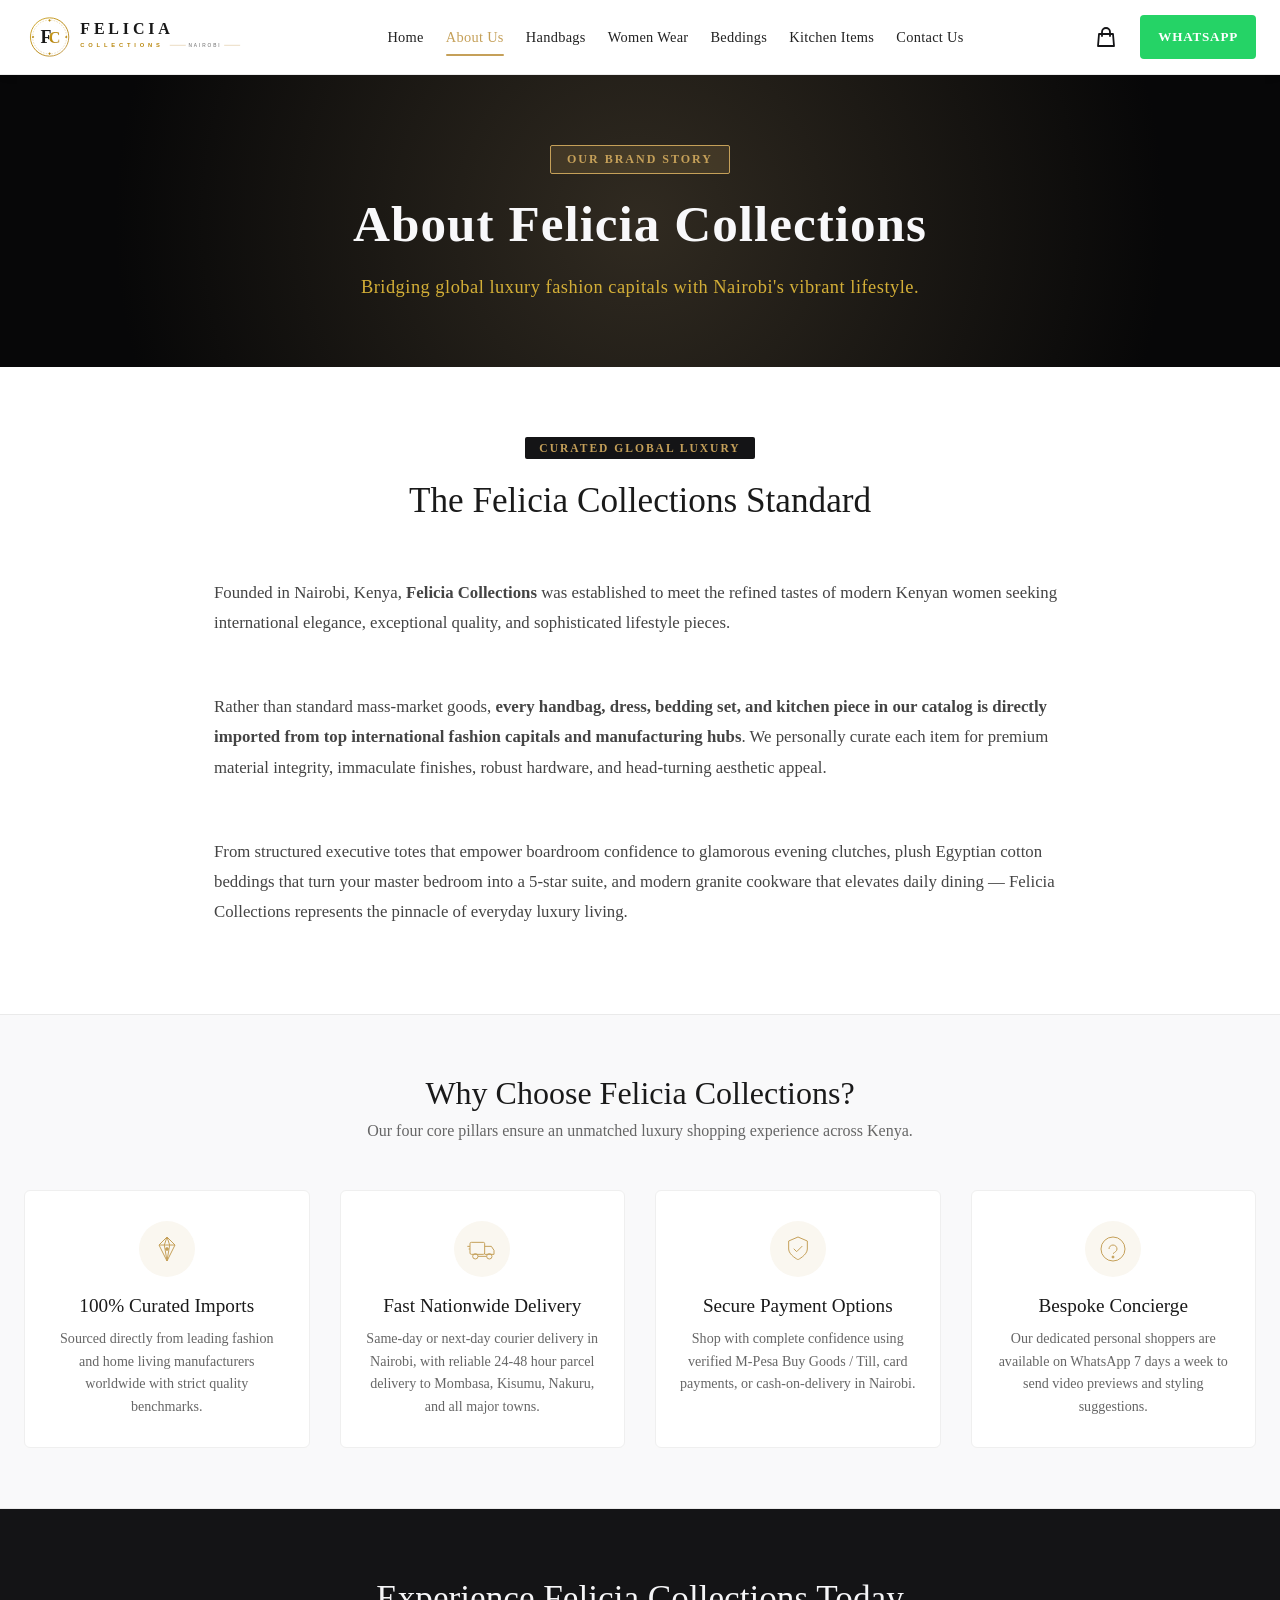
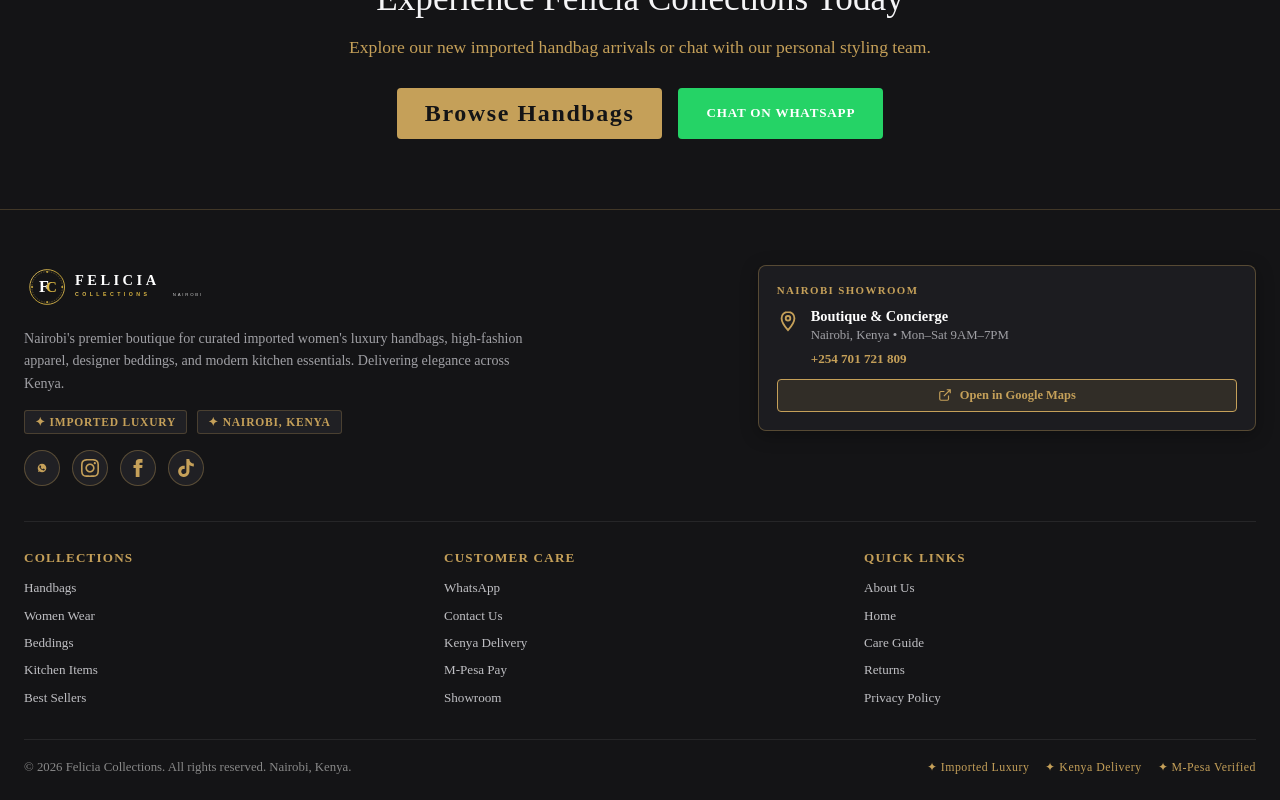
==== commit e2979ac1: "Fix mobile card button text clipping, carousel smooth loop-back, and compact 3-column mobile footer " ====
--- a/about-us.html
+++ b/about-us.html
@@ -38,6 +38,7 @@
   <link href="css/component-card.css" rel="stylesheet" type="text/css" media="all">
   <link href="css/section-footer.css" rel="stylesheet" type="text/css" media="all">
   <link href="css/component-list-social.css" rel="stylesheet" type="text/css" media="all">
+    <link href="css/felicia-carousel-filters.css" rel="stylesheet" type="text/css" media="all">
 
   <style>
     :root {
@@ -348,7 +349,7 @@
     list-style: none;
     margin: 0;
     padding: 0;
-    white-space: nowrap !important;
+    white-space: normal; line-height: 1.25;
     flex-wrap: nowrap !important;
   }
   .felicia-nav-item {
@@ -441,7 +442,7 @@
     transition: background 0.25s ease, transform 0.2s ease;
     border: none;
     cursor: pointer;
-    white-space: nowrap !important;
+    white-space: normal; line-height: 1.25;
     flex-shrink: 0;
   }
   .felicia-btn-whatsapp:hover {
@@ -467,7 +468,7 @@
     text-decoration: none !important;
     border-radius: 4px;
     transition: all 0.25s ease;
-    white-space: nowrap !important;
+    white-space: normal; line-height: 1.25;
     border: none;
     cursor: pointer;
   }
@@ -492,7 +493,7 @@
     border-radius: 4px;
     transition: all 0.25s ease;
     backdrop-filter: blur(8px);
-    white-space: nowrap !important;
+    white-space: normal; line-height: 1.25;
     cursor: pointer;
   }
   .felicia-btn-outline:hover {
@@ -1124,7 +1125,7 @@
     backdrop-filter: blur(4px);
     -webkit-backdrop-filter: blur(4px);
     box-shadow: 0 2px 8px rgba(0,0,0,0.25);
-    white-space: nowrap !important;
+    white-space: normal; line-height: 1.25;
     pointer-events: none;
   }
 
@@ -1177,7 +1178,7 @@
     transition: all 0.25s ease;
     margin-top: auto;
     min-height: 42px;
-    white-space: nowrap !important;
+    white-space: normal; line-height: 1.25;
   }
   .felicia-card-btn:hover {
     background: #1A1A1A;
@@ -1235,7 +1236,7 @@
     transition: background 0.2s ease, transform 0.15s ease, box-shadow 0.2s ease;
     text-decoration: none !important;
     margin-top: auto;
-    white-space: nowrap !important;
+    white-space: normal; line-height: 1.25;
   }
   .felicia-btn-add-to-cart:hover {
     background: #144023;
@@ -1258,7 +1259,7 @@
     cursor: pointer;
     border-radius: 20px;
     transition: all 0.2s ease;
-    white-space: nowrap !important;
+    white-space: normal; line-height: 1.25;
   }
   .felicia-filter-btn.active, .felicia-filter-btn:hover {
     background: #1A1A1A;
@@ -1315,9 +1316,19 @@
       font-size: 0.82rem !important;
     }
     .felicia-card-btn {
-      min-height: 42px !important;
-      padding: 10px 14px !important;
-      font-size: 0.78rem !important;
+      width: 100% !important;
+      max-width: 100% !important;
+      box-sizing: border-box !important;
+      min-height: 36px !important;
+      padding: 8px 6px !important;
+      font-size: 0.68rem !important;
+      letter-spacing: 0.04em !important;
+      white-space: normal !important;
+      line-height: 1.25 !important;
+      text-align: center !important;
+      overflow: hidden !important;
+      text-overflow: ellipsis !important;
+      word-break: normal !important;
     }
   }
 
@@ -1575,109 +1586,119 @@
 
   <!-- Luxury Brand Footer -->
 
-  <footer class="footer color-scheme-4 gradient"
-    style="background: #141416; color: #FFFFFF; padding-top: 60px; padding-bottom: 30px; border-top: 1px solid rgba(197, 160, 89, 0.2);">
-    <div class="page-width">
-      <div
-        style="display: grid; grid-template-columns: repeat(auto-fit, minmax(220px, 1fr)); gap: 40px; margin-bottom: 50px;">
-
-        <!-- Column 1: Brand Info -->
-        <div>
-          <div style="margin-bottom: 18px;">
-            <img src="images/felicia-collections-logo-white.svg" alt="Felicia Collections" width="240" height="48"
-              class="footer-logo">
+  <!-- Luxury Brand Footer -->
+    <footer class="footer color-scheme-4 gradient felicia-luxury-footer">
+      <div class="page-width">
+        
+        <!-- Brand & Boutique Info + Showroom Card -->
+        <div class="felicia-footer-top">
+          
+          <!-- Column 1: Brand Mark & Socials -->
+          <div class="felicia-footer-brand">
+            <a href="index.html" class="felicia-footer-logo-link">
+              <img src="images/felicia-collections-logo-white.svg" alt="Felicia Collections" width="220" height="44" class="footer-logo">
+            </a>
+            <p class="felicia-footer-summary">
+              Nairobi's premier boutique for curated imported women's luxury handbags, high-fashion apparel, designer beddings, and modern kitchen essentials. Delivering elegance across Kenya.
+            </p>
+            <div class="felicia-footer-badges-pill">
+              <span class="felicia-pill-item">✦ Imported Luxury</span>
+              <span class="felicia-pill-item">✦ Nairobi, Kenya</span>
+            </div>
+            <div class="felicia-footer-socials">
+              <a href="https://wa.me/254701721809" target="_blank" rel="noopener noreferrer" class="felicia-social-btn" aria-label="WhatsApp Concierge">
+                <svg width="18" height="18" fill="currentColor" viewBox="0 0 24 24"><path d="M12.031 6.172c-3.181 0-5.767 2.586-5.768 5.766-.001 1.298.38 2.27 1.019 3.287l-.582 2.128 2.182-.573c.978.58 1.911.928 3.145.929 3.178 0 5.767-2.587 5.768-5.766.001-3.187-2.575-5.77-5.764-5.771zm3.392 8.244c-.144.405-.837.774-1.17.824-.312.045-.698.077-2.073-.49-1.761-.726-2.884-2.518-2.973-2.636-.088-.117-.714-.951-.714-1.815 0-.865.452-1.291.614-1.467.161-.176.353-.22.47-.22.118 0 .236.002.339.007.108.005.253-.041.396.302.147.353.504 1.23.548 1.32.044.088.073.191.015.308-.059.118-.088.192-.176.294-.088.103-.186.23-.266.308-.088.089-.18.186-.077.363.103.176.458.756.984 1.225.678.605 1.25.792 1.427.88.176.089.279.074.382-.045.103-.117.441-.513.559-.69.117-.176.235-.147.396-.088.162.059 1.028.485 1.205.574.176.088.294.132.338.206.044.074.044.426-.1 1.006z"/></svg>
+              </a>
+              <a href="https://instagram.com" target="_blank" rel="noopener noreferrer" class="felicia-social-btn" aria-label="Instagram">
+                <svg width="18" height="18" fill="currentColor" viewBox="0 0 24 24"><path d="M12 2.163c3.204 0 3.584.012 4.85.07 3.252.148 4.771 1.691 4.919 4.919.058 1.265.069 1.645.069 4.849 0 3.205-.012 3.584-.069 4.849-.149 3.225-1.664 4.771-4.919 4.919-1.266.058-1.644.07-4.85.07-3.204 0-3.584-.012-4.849-.07-3.26-.149-4.771-1.699-4.919-4.92-.058-1.265-.07-1.644-.07-4.849 0-3.204.013-3.583.07-4.849.149-3.227 1.664-4.771 4.919-4.919 1.266-.057 1.645-.069 4.849-.069zm0-2.163c-3.259 0-3.667.014-4.947.072-4.358.2-6.78 2.618-6.98 6.98-.059 1.281-.073 1.689-.073 4.948 0 3.259.014 3.668.072 4.948.2 4.358 2.618 6.78 6.98 6.98 1.281.058 1.689.072 4.948.072 3.259 0 3.668-.014 4.948-.072 4.354-.2 6.782-2.618 6.979-6.98.059-1.28.073-1.689.073-4.948 0-3.259-.014-3.667-.072-4.947-.196-4.354-2.617-6.78-6.979-6.98-1.281-.059-1.69-.073-4.949-.073zm0 5.838c-3.403 0-6.162 2.759-6.162 6.162s2.759 6.163 6.162 6.163 6.162-2.759 6.162-6.163c0-3.403-2.759-6.162-6.162-6.162zm0 10.162c-2.209 0-4-1.79-4-4 0-2.209 1.791-4 4-4s4 1.791 4 4c0 2.21-1.791 4-4 4zm6.406-11.845c-.796 0-1.441.645-1.441 1.44s.645 1.44 1.441 1.44c.795 0 1.439-.645 1.439-1.44s-.644-1.44-1.439-1.44z"/></svg>
+              </a>
+              <a href="https://facebook.com" target="_blank" rel="noopener noreferrer" class="felicia-social-btn" aria-label="Facebook">
+                <svg width="18" height="18" fill="currentColor" viewBox="0 0 24 24"><path d="M9 8H6v4h3v12h5V12h3.642L18 8h-4V6.333C14 5.374 14.5 5 15.6 5H18V0h-3.808C10.595 0 9 1.583 9 4.615V8z"/></svg>
+              </a>
+              <a href="https://tiktok.com" target="_blank" rel="noopener noreferrer" class="felicia-social-btn" aria-label="TikTok">
+                <svg width="18" height="18" fill="currentColor" viewBox="0 0 24 24"><path d="M12.525.02c1.31-.02 2.61-.01 3.91-.02.08 1.53.63 3.09 1.75 4.17 1.12 1.11 2.7 1.62 4.24 1.79v4.03c-1.44-.05-2.89-.35-4.2-.97-.57-.26-1.1-.59-1.62-1.01-.01 2.92.01 5.84-.02 8.75-.08 1.4-.54 2.79-1.35 3.94-1.31 1.92-3.58 3.17-5.91 3.21-1.43.08-2.86-.31-4.08-1.03-2.02-1.19-3.44-3.37-3.65-5.71-.02-.5-.03-1-.01-1.49.18-1.9 1.12-3.72 2.58-4.96 1.66-1.44 3.98-2.13 6.15-1.72.02 1.48-.04 2.96-.04 4.44-.99-.32-2.15-.23-3.02.37-.63.41-1.11 1.04-1.36 1.75-.21.51-.24 1.07-.14 1.61.24 1.64 1.82 3.02 3.5 2.87 1.12-.01 2.19-.66 2.77-1.61.19-.33.4-.67.41-1.06.1-1.79.06-3.57.07-5.36.01-4.03-.01-8.05.02-12.07z"/></svg>
+              </a>
+            </div>
           </div>
-          <p style="color: #A0A0A5; font-size: 0.88rem; line-height: 1.6; margin-bottom: 20px;">
-            Felicia Collections is Nairobi's premier boutique for curated imported women's luxury handbags, high-fashion
-            apparel, designer beddings, and modern kitchen essentials. Delivering elegance across Kenya.
-          </p>
-          <div style="display: flex; gap: 10px;">
-            <span
-              style="display: inline-block; padding: 4px 8px; background: #222; color: #C5A059; font-size: 0.72rem; font-weight: 600; letter-spacing: 1px; text-transform: uppercase; border-radius: 2px;">Imported
-              Luxury</span>
-            <span
-              style="display: inline-block; padding: 4px 8px; background: #222; color: #C5A059; font-size: 0.72rem; font-weight: 600; letter-spacing: 1px; text-transform: uppercase; border-radius: 2px;">Nairobi,
-              Kenya</span>
+
+          <!-- Column 2: Showroom Map Card -->
+          <div class="felicia-showroom-card">
+            <div class="felicia-showroom-badge">NAIROBI SHOWROOM</div>
+            <div class="felicia-showroom-body">
+              <div class="felicia-showroom-icon">
+                <svg width="22" height="22" fill="none" stroke="currentColor" stroke-width="2" viewBox="0 0 24 24"><path d="M12 2C8.13 2 5 5.13 5 9c0 5.25 7 13 7 13s7-7.75 7-13c0-3.87-3.13-7-7-7zm0 9.5a2.5 2.5 0 010-5 2.5 2.5 0 010 5z"/></svg>
+              </div>
+              <div class="felicia-showroom-info">
+                <strong>Boutique &amp; Concierge</strong>
+                <p>Nairobi, Kenya &bull; Mon–Sat 9AM–7PM</p>
+                <a href="tel:+254701721809" class="felicia-showroom-phone">+254 701 721 809</a>
+              </div>
+            </div>
+            <a href="https://maps.google.com/?q=Nairobi,+Kenya" target="_blank" rel="noopener noreferrer" class="felicia-btn-map">
+              <svg width="14" height="14" fill="none" stroke="currentColor" stroke-width="2" viewBox="0 0 24 24"><path d="M18 13v6a2 2 0 01-2 2H5a2 2 0 01-2-2V8a2 2 0 012-2h6M15 3h6v6M10 14L21 3"/></svg>
+              <span>Open in Google Maps</span>
+            </a>
+          </div>
+
+        </div>
+
+        <!-- Compact 3-Column Link Grid on Mobile (Zero Right Clipping) -->
+        <div class="felicia-footer-links-grid">
+          
+          <!-- Column 1: Collections -->
+          <div class="felicia-footer-col">
+            <h4 class="felicia-footer-heading">COLLECTIONS</h4>
+            <ul class="felicia-footer-links">
+              <li><a href="handbags.html">Handbags</a></li>
+              <li><a href="women-wear.html">Women Wear</a></li>
+              <li><a href="beddings.html">Beddings</a></li>
+              <li><a href="kitchen-items.html">Kitchen Items</a></li>
+              <li><a href="index.html#bestsellers">Best Sellers</a></li>
+            </ul>
+          </div>
+
+          <!-- Column 2: Customer Care -->
+          <div class="felicia-footer-col">
+            <h4 class="felicia-footer-heading">CUSTOMER CARE</h4>
+            <ul class="felicia-footer-links">
+              <li><a href="https://wa.me/254701721809">WhatsApp</a></li>
+              <li><a href="contact-us.html">Contact Us</a></li>
+              <li><a href="contact-us.html#faq">Kenya Delivery</a></li>
+              <li><a href="contact-us.html#faq">M-Pesa Pay</a></li>
+              <li><a href="about-us.html">Showroom</a></li>
+            </ul>
+          </div>
+
+          <!-- Column 3: Quick Links / Policies -->
+          <div class="felicia-footer-col">
+            <h4 class="felicia-footer-heading">QUICK LINKS</h4>
+            <ul class="felicia-footer-links">
+              <li><a href="about-us.html">About Us</a></li>
+              <li><a href="index.html">Home</a></li>
+              <li><a href="contact-us.html#faq">Care Guide</a></li>
+              <li><a href="contact-us.html#faq">Returns</a></li>
+              <li><a href="contact-us.html#faq">Privacy Policy</a></li>
+            </ul>
+          </div>
+
+        </div>
+
+        <!-- Clean Bottom Copyright & Trust Badges -->
+        <div class="felicia-footer-bottom">
+          <div class="felicia-footer-copy">
+            &copy; 2026 Felicia Collections. All rights reserved. Nairobi, Kenya.
+          </div>
+          <div class="felicia-footer-badges">
+            <span>✦ Imported Luxury</span>
+            <span>✦ Kenya Delivery</span>
+            <span>✦ M-Pesa Verified</span>
           </div>
         </div>
 
-        <!-- Column 2: Department Links -->
-        <div>
-          <h3
-            style="color: #C5A059; font-size: 0.95rem; letter-spacing: 2px; text-transform: uppercase; margin-bottom: 20px; font-weight: 600;">
-            COLLECTIONS</h3>
-          <ul
-            style="list-style: none; padding: 0; margin: 0; display: flex; flex-direction: column; gap: 10px; font-size: 0.9rem;">
-            <li><a href="index.html" style="color: #DDD; text-decoration: none;">Home</a></li>
-            <li><a href="handbags.html" style="color: #DDD; text-decoration: none;">Handbags &amp; Totes</a></li>
-            <li><a href="women-wear.html" style="color: #DDD; text-decoration: none;">Women Wear &amp; Dresses</a></li>
-            <li><a href="beddings.html" style="color: #DDD; text-decoration: none;">Luxury Beddings</a></li>
-            <li><a href="kitchen-items.html" style="color: #DDD; text-decoration: none;">Kitchen Items &amp; Dining</a>
-            </li>
-            <li><a href="about-us.html" style="color: #DDD; text-decoration: none;">About Us</a></li>
-          </ul>
-        </div>
-
-        <!-- Column 3: Customer Care -->
-        <div>
-          <h3
-            style="color: #C5A059; font-size: 0.95rem; letter-spacing: 2px; text-transform: uppercase; margin-bottom: 20px; font-weight: 600;">
-            CUSTOMER CARE</h3>
-          <ul
-            style="list-style: none; padding: 0; margin: 0; display: flex; flex-direction: column; gap: 10px; font-size: 0.9rem;">
-            <li><a href="contact-us.html" style="color: #DDD; text-decoration: none;">Contact Showroom</a></li>
-            <li><a href="https://wa.me/254701721809" style="color: #DDD; text-decoration: none;">WhatsApp Orders</a>
-            </li>
-            <li><a href="contact-us.html#faq" style="color: #DDD; text-decoration: none;">Delivery &amp; Shipping
-                (Kenya)</a></li>
-            <li><a href="contact-us.html#faq" style="color: #DDD; text-decoration: none;">M-Pesa &amp; Payment
-                Options</a></li>
-            <li><a href="contact-us.html#faq" style="color: #DDD; text-decoration: none;">Care &amp; Storage Guide</a>
-            </li>
-          </ul>
-        </div>
-
-        <!-- Column 4: Nairobi Showroom -->
-        <div>
-          <h3
-            style="color: #C5A059; font-size: 0.95rem; letter-spacing: 2px; text-transform: uppercase; margin-bottom: 20px; font-weight: 600;">
-            NAIROBI SHOWROOM</h3>
-          <p style="color: #A0A0A5; font-size: 0.88rem; line-height: 1.6; margin-bottom: 12px;">
-            <strong>Boutique Location:</strong><br>
-            Nairobi, Kenya
-          </p>
-          <p style="color: #A0A0A5; font-size: 0.88rem; line-height: 1.6; margin-bottom: 12px;">
-            <strong>Concierge / Orders:</strong><br>
-            <a href="tel:+254701721809" style="color: #FFF; text-decoration: none;">+254 701 721 809</a><br>
-            <a href="mailto:info@feliciacollections.co.ke"
-              style="color: #FFF; text-decoration: none;">info@feliciacollections.co.ke</a>
-          </p>
-          <p style="color: #A0A0A5; font-size: 0.88rem; line-height: 1.6; margin: 0;">
-            <strong>Opening Hours:</strong><br>
-            Mon - Sat: 9:00 AM – 7:00 PM<br>
-            Sunday: By Appointment
-          </p>
-        </div>
-
       </div>
-
-      <div
-        style="border-top: 1px solid rgba(255,255,255,0.1); padding-top: 25px; display: flex; flex-wrap: wrap; justify-content: space-between; align-items: center; gap: 15px; font-size: 0.82rem; color: #888;">
-        <div>
-          &copy; 2026, Felicia Collections. All rights reserved. Nairobi, Kenya.
-        </div>
-        <div style="display: flex; gap: 20px;">
-          <span>Imported Luxury</span>
-          <span>&bull;</span>
-          <span>Kenya Delivery</span>
-          <span>&bull;</span>
-          <span>M-Pesa Verified</span>
-        </div>
-      </div>
-
-    </div>
-  </footer>
+    </footer>
   <script src="js/felicia-cart.js" defer></script>
+<script src="js/felicia-filters.js" defer></script>
 </body>
 
 </html>
--- a/css/felicia-carousel-filters.css
+++ b/css/felicia-carousel-filters.css
@@ -0,0 +1,848 @@
+/* Ensure zero horizontal scroll on mobile */
+html, body {
+  overflow-x: clip !important;
+  max-width: 100vw !important;
+}
+
+/* ========================================================
+   FELICIA COLLECTIONS - MOBILE 2-COLUMN CAROUSEL & FILTERS
+   ======================================================== */
+
+/* Carousel Container Wrapper */
+.felicia-carousel-wrapper {
+  position: relative;
+  width: 100%;
+  box-sizing: border-box;
+}
+
+/* Floating Navigation Arrows for Mobile Carousel */
+.felicia-carousel-arrow {
+  position: absolute;
+  top: 32%;
+  transform: translateY(-50%);
+  z-index: 8;
+  width: 32px;
+  height: 32px;
+  border-radius: 50%;
+  background: rgba(20, 20, 22, 0.88);
+  border: 1px solid rgba(212, 175, 55, 0.6);
+  color: #FFFFFF;
+  display: none; /* hidden on desktop */
+  align-items: center;
+  justify-content: center;
+  cursor: pointer;
+  box-shadow: 0 4px 14px rgba(0, 0, 0, 0.35);
+  backdrop-filter: blur(6px);
+  -webkit-backdrop-filter: blur(6px);
+  transition: all 0.25s ease;
+  user-select: none;
+  font-size: 1rem;
+  line-height: 1;
+}
+.felicia-carousel-arrow:hover {
+  background: var(--felicia-gold, #C5A059);
+  color: #141416;
+  border-color: var(--felicia-gold, #C5A059);
+  transform: translateY(-50%) scale(1.08);
+}
+.felicia-carousel-arrow:focus {
+  outline: none;
+}
+.felicia-carousel-prev { left: 4px; }
+.felicia-carousel-next { right: 4px; }
+
+/* Desktop Grid Standards (>= 768px) */
+@media screen and (min-width: 768px) {
+  .felicia-carousel-arrow {
+    display: none !important;
+  }
+}
+
+/* Mobile 2-Column Auto-Carousel (<= 767px) */
+@media screen and (max-width: 767px) {
+  .felicia-carousel-arrow {
+    display: flex !important;
+    top: 32% !important; /* Vertically centered on the square image */
+    width: 32px !important;
+    height: 32px !important;
+    font-size: 1rem !important;
+  }
+  .felicia-carousel-prev { left: 4px !important; }
+  .felicia-carousel-next { right: 4px !important; }
+
+  /* Apply to category grid & bestsellers / product grids */
+  .felicia-category-grid,
+  .felicia-product-grid-carousel,
+  #bestsellers-grid,
+  #handbag-grid,
+  #apparel-grid,
+  #beddings-grid,
+  #kitchen-grid {
+    display: flex !important;
+    flex-direction: row !important;
+    flex-wrap: nowrap !important;
+    overflow-x: auto !important;
+    overflow-y: hidden !important;
+    scroll-behavior: smooth !important;
+    scroll-snap-type: x mandatory !important;
+    -webkit-overflow-scrolling: touch !important;
+    scrollbar-width: none !important; /* Firefox */
+    -ms-overflow-style: none !important;
+    gap: 12px !important;
+    padding: 8px 14px 20px 14px !important;
+    margin: 0 -16px !important;
+    width: calc(100% + 32px) !important;
+    box-sizing: border-box !important;
+  }
+
+  .felicia-category-grid::-webkit-scrollbar,
+  .felicia-product-grid-carousel::-webkit-scrollbar,
+  #bestsellers-grid::-webkit-scrollbar,
+  #handbag-grid::-webkit-scrollbar,
+  #apparel-grid::-webkit-scrollbar,
+  #beddings-grid::-webkit-scrollbar,
+  #kitchen-grid::-webkit-scrollbar {
+    display: none !important; /* Chrome / Safari / Edge */
+    width: 0 !important;
+    height: 0 !important;
+  }
+
+    /* Exactly 2 cards side-by-side in viewport ("Two-Two") */
+  .felicia-category-grid .felicia-product-card,
+  .felicia-product-grid-carousel .felicia-product-card,
+  #bestsellers-grid .felicia-product-card,
+  #handbag-grid .felicia-product-card,
+  #apparel-grid .felicia-product-card,
+  #beddings-grid .felicia-product-card,
+  #kitchen-grid .felicia-product-card {
+    flex: 0 0 calc(50% - 6px) !important;
+    width: calc(50% - 6px) !important;
+    min-width: 0 !important;
+    max-width: calc(50% - 6px) !important;
+    scroll-snap-align: start !important;
+    box-sizing: border-box !important;
+    display: flex !important;
+    flex-direction: column !important;
+    margin: 0 !important;
+  }
+
+  /* Compact Boutique Card Styling */
+  .felicia-product-card {
+    border-radius: 6px !important;
+    overflow: hidden !important;
+    background: #FFFFFF !important;
+  }
+  .felicia-card-img-wrapper {
+    aspect-ratio: 1 / 1 !important;
+    min-height: 145px !important;
+    background: #FAF9F6 !important;
+    padding: 6px !important;
+    position: relative !important;
+  }
+  .felicia-card-img-wrapper img {
+    object-fit: contain !important;
+    object-position: center center !important;
+    padding: 6px !important;
+  }
+  .felicia-card-body {
+    padding: 12px 10px !important;
+    display: flex !important;
+    flex-direction: column !important;
+    flex-grow: 1 !important;
+  }
+  .felicia-card-badge {
+    font-size: 0.6rem !important;
+    padding: 2px 6px !important;
+    top: 6px !important;
+    left: 6px !important;
+    letter-spacing: 0.8px !important;
+  }
+  .felicia-card-category {
+    font-size: 0.64rem !important;
+    letter-spacing: 1.2px !important;
+    margin-bottom: 4px !important;
+  }
+  .felicia-card-title,
+  .felicia-product-title-link {
+    font-size: 0.86rem !important;
+    line-height: 1.3 !important;
+    margin-bottom: 6px !important;
+    display: -webkit-box !important;
+    -webkit-line-clamp: 2 !important;
+    -webkit-box-orient: vertical !important;
+    overflow: hidden !important;
+    min-height: 2.25em !important;
+  }
+  .felicia-card-desc {
+    display: none !important; /* Clean symmetry */
+  }
+  .felicia-card-price {
+    font-size: 0.95rem !important;
+    font-weight: 700 !important;
+    margin-bottom: 8px !important;
+    color: #141416 !important;
+  }
+    .felicia-btn-add-to-cart,
+  .felicia-card-btn,
+  .felicia-product-card .felicia-card-btn {
+    width: 100% !important;
+    max-width: 100% !important;
+    box-sizing: border-box !important;
+    padding: 8px 6px !important;
+    font-size: 0.68rem !important;
+    letter-spacing: 0.04em !important;
+    min-height: 36px !important;
+    display: flex !important;
+    align-items: center !important;
+    justify-content: center !important;
+    text-align: center !important;
+    white-space: normal !important;
+    line-height: 1.25 !important;
+    overflow: hidden !important;
+    text-overflow: ellipsis !important;
+    word-break: normal !important;
+    border-radius: 4px !important;
+  }
+}
+
+/* ========================================================
+   INTERACTIVE PRODUCT FILTER & SORT TOOLBAR
+   ======================================================== */
+.felicia-filter-toolbar {
+  background: #FFFFFF;
+  border: 1px solid #EAEAEA;
+  border-radius: 8px;
+  padding: 16px 20px;
+  margin-bottom: 30px;
+  box-shadow: 0 2px 12px rgba(0, 0, 0, 0.03);
+  box-sizing: border-box;
+  width: 100%;
+}
+
+.felicia-filter-topbar {
+  display: flex;
+  align-items: center;
+  justify-content: space-between;
+  gap: 16px;
+  flex-wrap: wrap;
+}
+
+/* Category Quick Filter Chips */
+.felicia-category-chips {
+  display: flex;
+  align-items: center;
+  gap: 8px;
+  flex-wrap: wrap;
+  overflow-x: auto;
+  scrollbar-width: none;
+  -webkit-overflow-scrolling: touch;
+}
+.felicia-category-chips::-webkit-scrollbar {
+  display: none;
+}
+.felicia-chip {
+  display: inline-flex;
+  align-items: center;
+  gap: 6px;
+  padding: 7px 16px;
+  border-radius: 20px;
+  background: #F7F7F7;
+  color: #333333;
+  font-size: 0.82rem;
+  font-weight: 500;
+  border: 1px solid #E0E0E0;
+  cursor: pointer;
+  transition: all 0.2s ease;
+  white-space: nowrap;
+}
+.felicia-chip:hover {
+  background: #EEEEEE;
+  border-color: #CCCCCC;
+}
+.felicia-chip.active {
+  background: #141416;
+  color: var(--felicia-gold, #C5A059);
+  border-color: #141416;
+  font-weight: 600;
+}
+
+/* Toolbar Controls */
+.felicia-filter-controls {
+  display: flex;
+  align-items: center;
+  gap: 12px;
+  margin-left: auto;
+}
+.felicia-items-count {
+  font-size: 0.84rem;
+  color: #666;
+  white-space: nowrap;
+}
+.felicia-items-count strong {
+  color: #141416;
+}
+
+/* Toggle Filter Drawer Button */
+.felicia-filter-toggle-btn {
+  display: inline-flex;
+  align-items: center;
+  gap: 8px;
+  padding: 8px 16px;
+  border-radius: 6px;
+  background: #FFFFFF;
+  border: 1px solid #D5D5D5;
+  color: #141416;
+  font-size: 0.84rem;
+  font-weight: 600;
+  cursor: pointer;
+  transition: all 0.2s ease;
+}
+.felicia-filter-toggle-btn:hover,
+.felicia-filter-toggle-btn.active {
+  background: #141416;
+  color: #FFFFFF;
+  border-color: #141416;
+}
+.felicia-filter-badge {
+  background: var(--felicia-gold, #C5A059);
+  color: #141416;
+  font-size: 0.72rem;
+  font-weight: 700;
+  padding: 1px 7px;
+  border-radius: 10px;
+  line-height: 1.2;
+}
+
+/* Sort Select Dropdown */
+.felicia-sort-select {
+  padding: 8px 14px;
+  border-radius: 6px;
+  border: 1px solid #D5D5D5;
+  background: #FFFFFF;
+  font-size: 0.84rem;
+  font-weight: 500;
+  color: #141416;
+  cursor: pointer;
+  outline: none;
+  transition: border-color 0.2s;
+}
+.felicia-sort-select:focus {
+  border-color: var(--felicia-gold, #C5A059);
+}
+
+/* Collapsible Filter Panel */
+.felicia-filter-drawer {
+  display: none;
+  margin-top: 20px;
+  padding-top: 20px;
+  border-top: 1px solid #ECECEC;
+  animation: feliciaFadeIn 0.25s ease;
+}
+.felicia-filter-drawer.open {
+  display: block;
+}
+@keyframes feliciaFadeIn {
+  from { opacity: 0; transform: translateY(-8px); }
+  to { opacity: 1; transform: translateY(0); }
+}
+
+.felicia-filter-grid-sections {
+  display: grid;
+  grid-template-columns: repeat(auto-fit, minmax(210px, 1fr));
+  gap: 24px;
+}
+.felicia-filter-group-title {
+  font-size: 0.82rem;
+  font-weight: 700;
+  text-transform: uppercase;
+  letter-spacing: 1px;
+  color: #141416;
+  margin-bottom: 12px;
+  display: flex;
+  align-items: center;
+  justify-content: space-between;
+}
+
+/* Color Swatches Grid */
+.felicia-color-swatches {
+  display: flex;
+  flex-wrap: wrap;
+  gap: 8px;
+}
+.felicia-color-swatch {
+  display: inline-flex;
+  align-items: center;
+  gap: 6px;
+  padding: 5px 10px;
+  border-radius: 20px;
+  border: 1px solid #E0E0E0;
+  background: #FFFFFF;
+  font-size: 0.78rem;
+  color: #333;
+  cursor: pointer;
+  transition: all 0.2s ease;
+}
+.felicia-color-swatch:hover {
+  border-color: #999;
+}
+.felicia-color-swatch.active {
+  border-color: #141416;
+  background: #141416;
+  color: #FFFFFF;
+  font-weight: 600;
+}
+.felicia-color-dot {
+  width: 14px;
+  height: 14px;
+  border-radius: 50%;
+  border: 1px solid rgba(0,0,0,0.15);
+  flex-shrink: 0;
+}
+
+/* Price Range Options */
+.felicia-price-brackets {
+  display: flex;
+  flex-direction: column;
+  gap: 6px;
+}
+.felicia-price-pill {
+  padding: 6px 12px;
+  border-radius: 4px;
+  border: 1px solid #E5E5E5;
+  background: #FAF9F6;
+  font-size: 0.8rem;
+  color: #333;
+  cursor: pointer;
+  text-align: left;
+  transition: all 0.2s ease;
+}
+.felicia-price-pill:hover {
+  border-color: #AAA;
+}
+.felicia-price-pill.active {
+  background: #141416;
+  color: var(--felicia-gold, #C5A059);
+  border-color: #141416;
+  font-weight: 600;
+}
+
+/* Price Range Slider */
+.felicia-price-slider-wrap {
+  margin-top: 10px;
+}
+.felicia-price-slider {
+  width: 100%;
+  cursor: pointer;
+  accent-color: var(--felicia-gold, #C5A059);
+}
+.felicia-price-slider-val {
+  font-size: 0.82rem;
+  color: #555;
+  margin-top: 4px;
+  display: flex;
+  justify-content: space-between;
+}
+
+/* Filter Actions */
+.felicia-filter-actions {
+  display: flex;
+  align-items: center;
+  justify-content: flex-end;
+  gap: 12px;
+  margin-top: 20px;
+  padding-top: 16px;
+  border-top: 1px solid #ECECEC;
+}
+.felicia-btn-reset-filters {
+  background: none;
+  border: none;
+  color: #888;
+  font-size: 0.82rem;
+  font-weight: 600;
+  text-decoration: underline;
+  cursor: pointer;
+  padding: 6px 12px;
+}
+.felicia-btn-reset-filters:hover {
+  color: #141416;
+}
+.felicia-btn-apply-filters {
+  background: #141416;
+  color: #FFFFFF;
+  border: none;
+  padding: 8px 18px;
+  border-radius: 4px;
+  font-size: 0.82rem;
+  font-weight: 600;
+  cursor: pointer;
+}
+.felicia-btn-apply-filters:hover {
+  background: #333333;
+}
+
+/* No Results Notification */
+.felicia-no-results {
+  grid-column: 1 / -1;
+  text-align: center;
+  padding: 50px 20px;
+  background: #FFFFFF;
+  border: 1px dashed #DDD;
+  border-radius: 8px;
+  width: 100%;
+  box-sizing: border-box;
+}
+.felicia-no-results h3 {
+  font-family: 'Playfair Display', Georgia, serif;
+  font-size: 1.4rem;
+  color: #141416;
+  margin: 0 0 8px 0;
+}
+.felicia-no-results p {
+  color: #666;
+  font-size: 0.92rem;
+  margin: 0 0 16px 0;
+}
+.felicia-no-results button {
+  background: var(--felicia-gold, #C5A059);
+  color: #141416;
+  border: none;
+  padding: 10px 22px;
+  font-size: 0.84rem;
+  font-weight: 700;
+  border-radius: 4px;
+  cursor: pointer;
+  text-transform: uppercase;
+  letter-spacing: 1px;
+}
+
+/* Mobile specific styling for filter toolbar */
+@media screen and (max-width: 767px) {
+  .felicia-filter-toolbar {
+    padding: 12px 14px;
+    margin-bottom: 20px;
+    border-radius: 6px;
+  }
+  .felicia-filter-topbar {
+    gap: 10px;
+  }
+  .felicia-category-chips {
+    width: 100%;
+    order: 2;
+    padding-bottom: 4px;
+  }
+  .felicia-filter-controls {
+    width: 100%;
+    order: 1;
+    display: flex;
+    justify-content: space-between;
+    margin: 0 0 6px 0;
+  }
+  .felicia-filter-toggle-btn {
+    padding: 7px 12px;
+    font-size: 0.78rem;
+  }
+  .felicia-sort-select {
+    padding: 7px 10px;
+    font-size: 0.78rem;
+    max-width: 150px;
+  }
+  .felicia-items-count {
+    font-size: 0.78rem;
+  }
+  .felicia-filter-grid-sections {
+    grid-template-columns: 1fr;
+    gap: 18px;
+  }
+}
+
+
+/* ========================================================
+   FELICIA COLLECTIONS - LUXURY RESPONSIVE FOOTER
+   ======================================================== */
+.felicia-luxury-footer {
+  background: #141416 !important;
+  color: #FFFFFF !important;
+  padding: 55px 0 25px 0 !important;
+  border-top: 1px solid rgba(197, 160, 89, 0.25) !important;
+  width: 100% !important;
+  box-sizing: border-box !important;
+  overflow-x: clip !important;
+}
+
+.felicia-footer-top {
+  display: grid;
+  grid-template-columns: 1.4fr 1fr;
+  gap: 36px;
+  align-items: start;
+  margin-bottom: 35px;
+}
+.felicia-footer-brand {
+  max-width: 520px;
+}
+.felicia-footer-logo-link {
+  display: inline-block;
+  margin-bottom: 14px;
+}
+.felicia-footer-summary {
+  color: #A0A0A5;
+  font-size: 0.88rem;
+  line-height: 1.6;
+  margin: 0 0 16px 0;
+}
+.felicia-footer-badges-pill {
+  display: flex;
+  gap: 10px;
+  margin-bottom: 16px;
+}
+.felicia-pill-item {
+  display: inline-block;
+  padding: 4px 10px;
+  background: #202024;
+  color: var(--felicia-gold, #C5A059);
+  font-size: 0.72rem;
+  font-weight: 600;
+  letter-spacing: 0.8px;
+  text-transform: uppercase;
+  border-radius: 3px;
+  border: 1px solid rgba(197, 160, 89, 0.25);
+}
+.felicia-footer-socials {
+  display: flex;
+  align-items: center;
+  gap: 12px;
+}
+.felicia-social-btn {
+  display: inline-flex;
+  align-items: center;
+  justify-content: center;
+  width: 36px;
+  height: 36px;
+  border-radius: 50%;
+  background: #202024;
+  color: var(--felicia-gold, #C5A059);
+  border: 1px solid rgba(197, 160, 89, 0.35);
+  transition: all 0.25s ease;
+  text-decoration: none;
+}
+.felicia-social-btn:hover {
+  background: var(--felicia-gold, #C5A059);
+  color: #141416;
+  transform: translateY(-2px);
+}
+
+/* Showroom Location Map Card */
+.felicia-showroom-card {
+  background: #1C1C20;
+  border: 1px solid rgba(197, 160, 89, 0.35);
+  border-radius: 8px;
+  padding: 18px;
+  display: flex;
+  flex-direction: column;
+  gap: 12px;
+  box-shadow: 0 4px 18px rgba(0, 0, 0, 0.3);
+}
+.felicia-showroom-badge {
+  font-size: 0.68rem;
+  font-weight: 700;
+  letter-spacing: 1.4px;
+  color: var(--felicia-gold, #C5A059);
+  text-transform: uppercase;
+}
+.felicia-showroom-body {
+  display: flex;
+  align-items: flex-start;
+  gap: 12px;
+}
+.felicia-showroom-icon {
+  color: var(--felicia-gold, #C5A059);
+  flex-shrink: 0;
+  margin-top: 2px;
+}
+.felicia-showroom-info strong {
+  display: block;
+  font-size: 0.9rem;
+  color: #FFFFFF;
+  margin-bottom: 2px;
+}
+.felicia-showroom-info p {
+  font-size: 0.8rem;
+  color: #A0A0A5;
+  margin: 0 0 4px 0;
+  line-height: 1.4;
+}
+.felicia-showroom-phone {
+  color: var(--felicia-gold, #C5A059);
+  font-size: 0.82rem;
+  text-decoration: none;
+  font-weight: 600;
+}
+.felicia-btn-map {
+  display: inline-flex;
+  align-items: center;
+  justify-content: center;
+  gap: 8px;
+  padding: 8px 14px;
+  background: rgba(197, 160, 89, 0.12);
+  border: 1px solid var(--felicia-gold, #C5A059);
+  border-radius: 4px;
+  color: var(--felicia-gold, #C5A059);
+  font-size: 0.78rem;
+  font-weight: 600;
+  text-decoration: none;
+  transition: all 0.2s ease;
+  width: 100%;
+  box-sizing: border-box;
+}
+.felicia-btn-map:hover {
+  background: var(--felicia-gold, #C5A059);
+  color: #141416;
+}
+
+/* 3-Column Links Grid (Mobile & Desktop) */
+.felicia-footer-links-grid {
+  display: grid;
+  grid-template-columns: repeat(3, minmax(0, 1fr));
+  gap: 28px;
+  padding: 28px 0 32px 0;
+  border-top: 1px solid rgba(255, 255, 255, 0.08);
+}
+.felicia-footer-col {
+  min-width: 0;
+  box-sizing: border-box;
+}
+.felicia-footer-heading {
+  color: var(--felicia-gold, #C5A059);
+  font-size: 0.82rem;
+  letter-spacing: 1.2px;
+  font-weight: 700;
+  margin: 0 0 12px 0;
+  text-transform: uppercase;
+}
+.felicia-footer-links {
+  list-style: none;
+  padding: 0;
+  margin: 0;
+  display: flex;
+  flex-direction: column;
+  gap: 8px;
+}
+.felicia-footer-links li a {
+  color: #C0C0C4;
+  text-decoration: none;
+  font-size: 0.82rem;
+  line-height: 1.4;
+  transition: color 0.2s ease;
+  display: inline-block;
+  white-space: normal;
+  word-break: break-word;
+}
+.felicia-footer-links li a:hover {
+  color: var(--felicia-gold, #C5A059);
+  padding-left: 2px;
+}
+
+/* Footer Bottom */
+.felicia-footer-bottom {
+  border-top: 1px solid rgba(255, 255, 255, 0.08);
+  padding-top: 20px;
+  display: flex;
+  flex-wrap: wrap;
+  justify-content: space-between;
+  align-items: center;
+  gap: 12px;
+  font-size: 0.8rem;
+  color: #888888;
+}
+.felicia-footer-badges {
+  display: flex;
+  gap: 16px;
+  color: var(--felicia-gold, #C5A059);
+  font-size: 0.74rem;
+  letter-spacing: 0.5px;
+}
+
+/* Mobile Overrides (<= 767px) */
+@media screen and (max-width: 767px) {
+  .felicia-luxury-footer {
+    padding: 32px 0 20px 0 !important;
+  }
+  .felicia-footer-top {
+    grid-template-columns: 1fr !important;
+    gap: 18px !important;
+    margin-bottom: 20px !important;
+  }
+  .felicia-footer-brand {
+    text-align: left;
+  }
+  .felicia-footer-logo-link img {
+    max-width: 180px !important;
+    height: auto !important;
+  }
+  .felicia-footer-summary {
+    font-size: 0.78rem !important;
+    line-height: 1.48 !important;
+    margin-bottom: 12px !important;
+  }
+  .felicia-footer-badges-pill {
+    margin-bottom: 14px !important;
+  }
+  .felicia-pill-item {
+    font-size: 0.65rem !important;
+    padding: 3px 8px !important;
+  }
+  .felicia-footer-socials {
+    gap: 10px !important;
+  }
+  .felicia-social-btn {
+    width: 32px !important;
+    height: 32px !important;
+  }
+  .felicia-showroom-card {
+    padding: 14px !important;
+    gap: 10px !important;
+  }
+  .felicia-showroom-info strong {
+    font-size: 0.82rem !important;
+  }
+  .felicia-showroom-info p {
+    font-size: 0.72rem !important;
+  }
+  .felicia-btn-map {
+    font-size: 0.72rem !important;
+    padding: 7px 10px !important;
+  }
+
+  /* Compact 3-Column Mobile Link Grid with zero clipping */
+  .felicia-footer-links-grid {
+    grid-template-columns: repeat(3, minmax(0, 1fr)) !important;
+    gap: 8px !important;
+    padding: 18px 0 20px 0 !important;
+  }
+  .felicia-footer-heading {
+    font-size: 0.7rem !important;
+    letter-spacing: 0.6px !important;
+    margin-bottom: 8px !important;
+  }
+  .felicia-footer-links {
+    gap: 6px !important;
+  }
+  .felicia-footer-links li a {
+    font-size: 0.74rem !important;
+    line-height: 1.35 !important;
+  }
+
+  /* Bottom Copyright Bar */
+  .felicia-footer-bottom {
+    flex-direction: column !important;
+    align-items: center !important;
+    text-align: center !important;
+    gap: 8px !important;
+    padding-top: 14px !important;
+    font-size: 0.72rem !important;
+  }
+  .felicia-footer-badges {
+    justify-content: center !important;
+    gap: 10px !important;
+    font-size: 0.66rem !important;
+  }
+}
